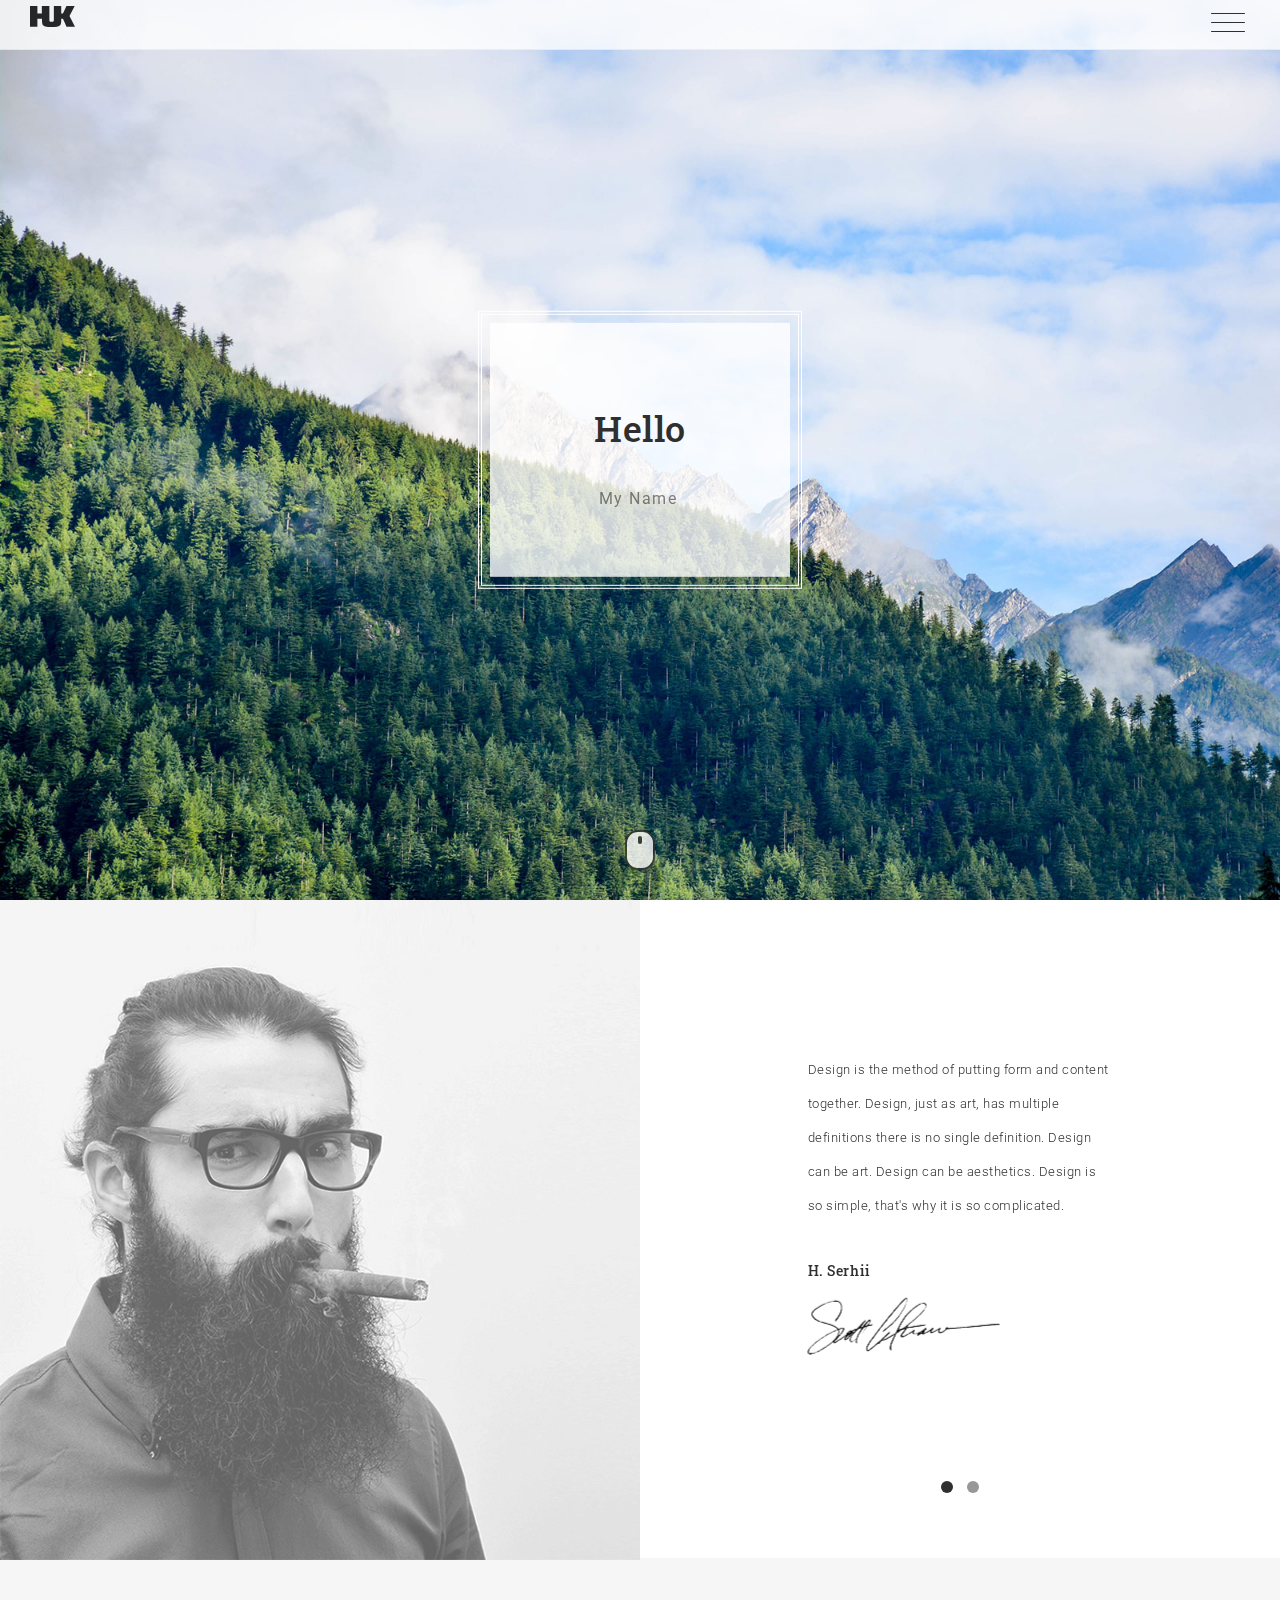
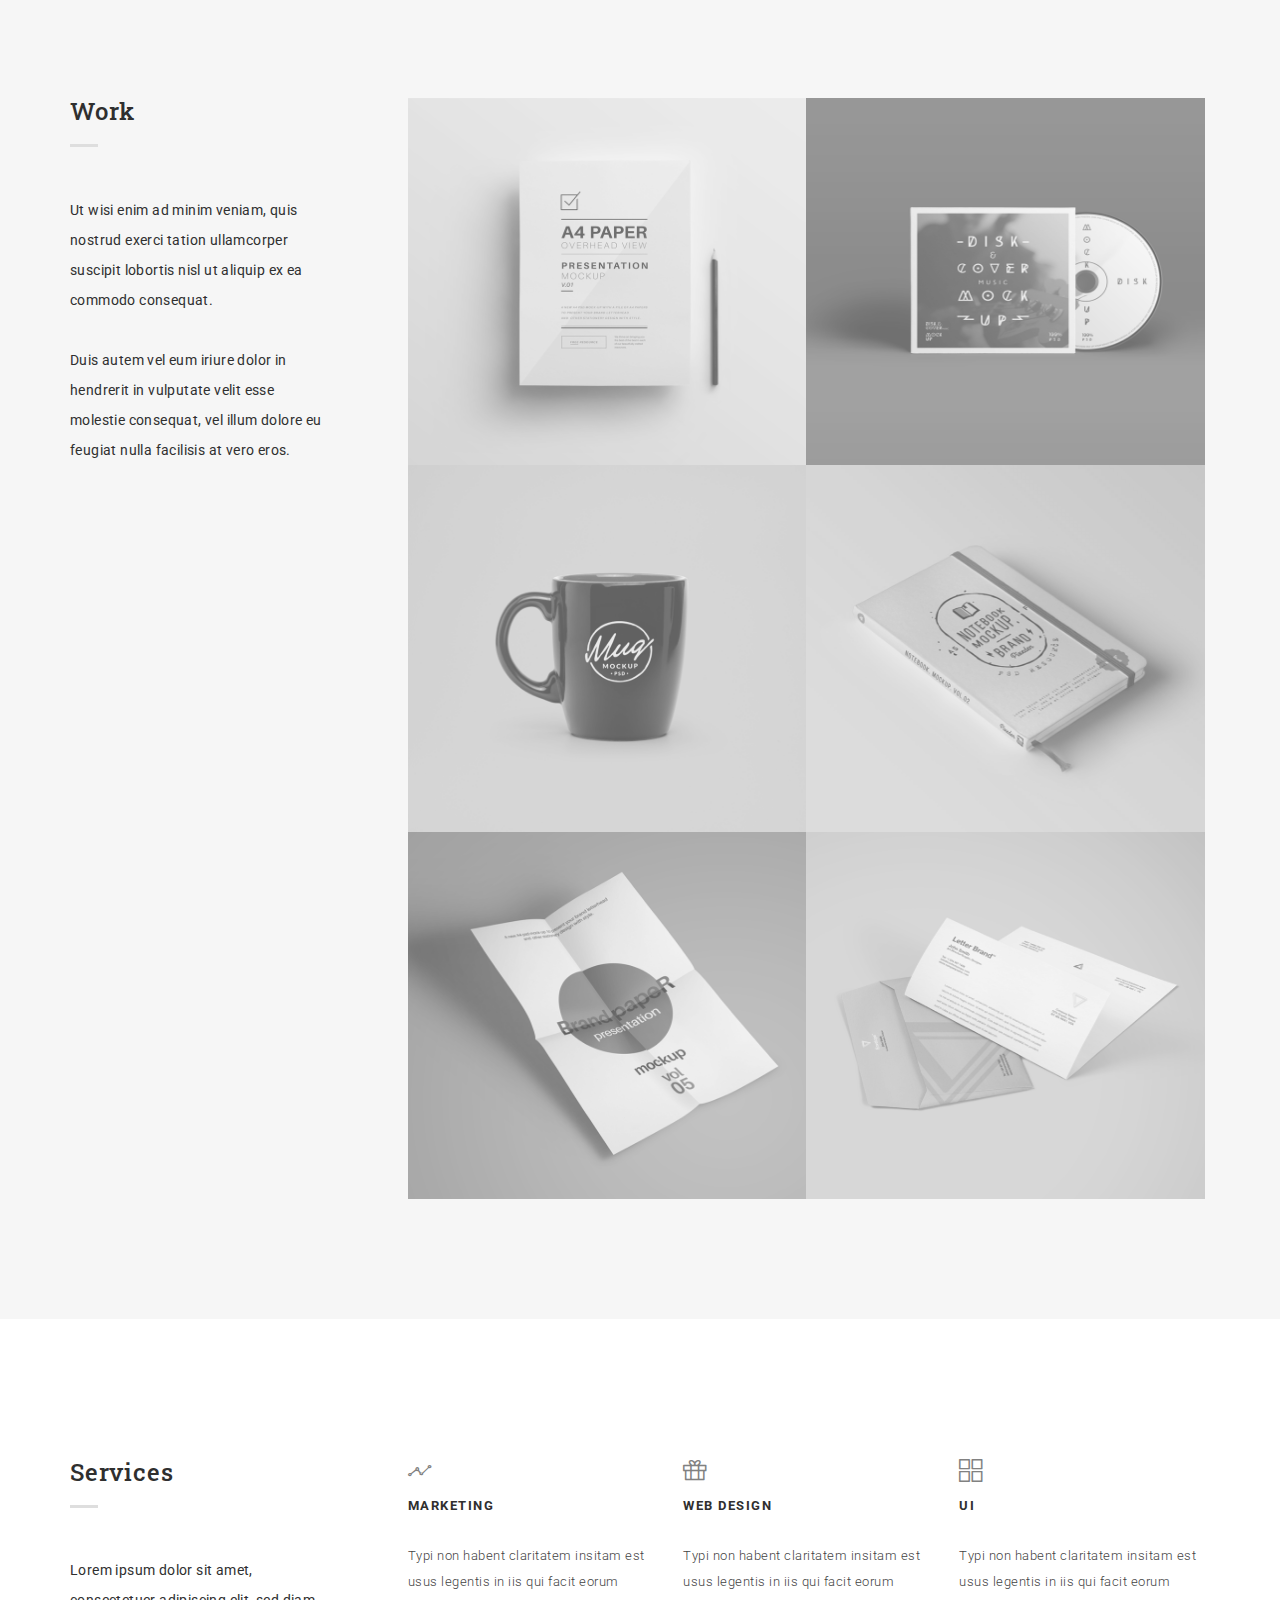
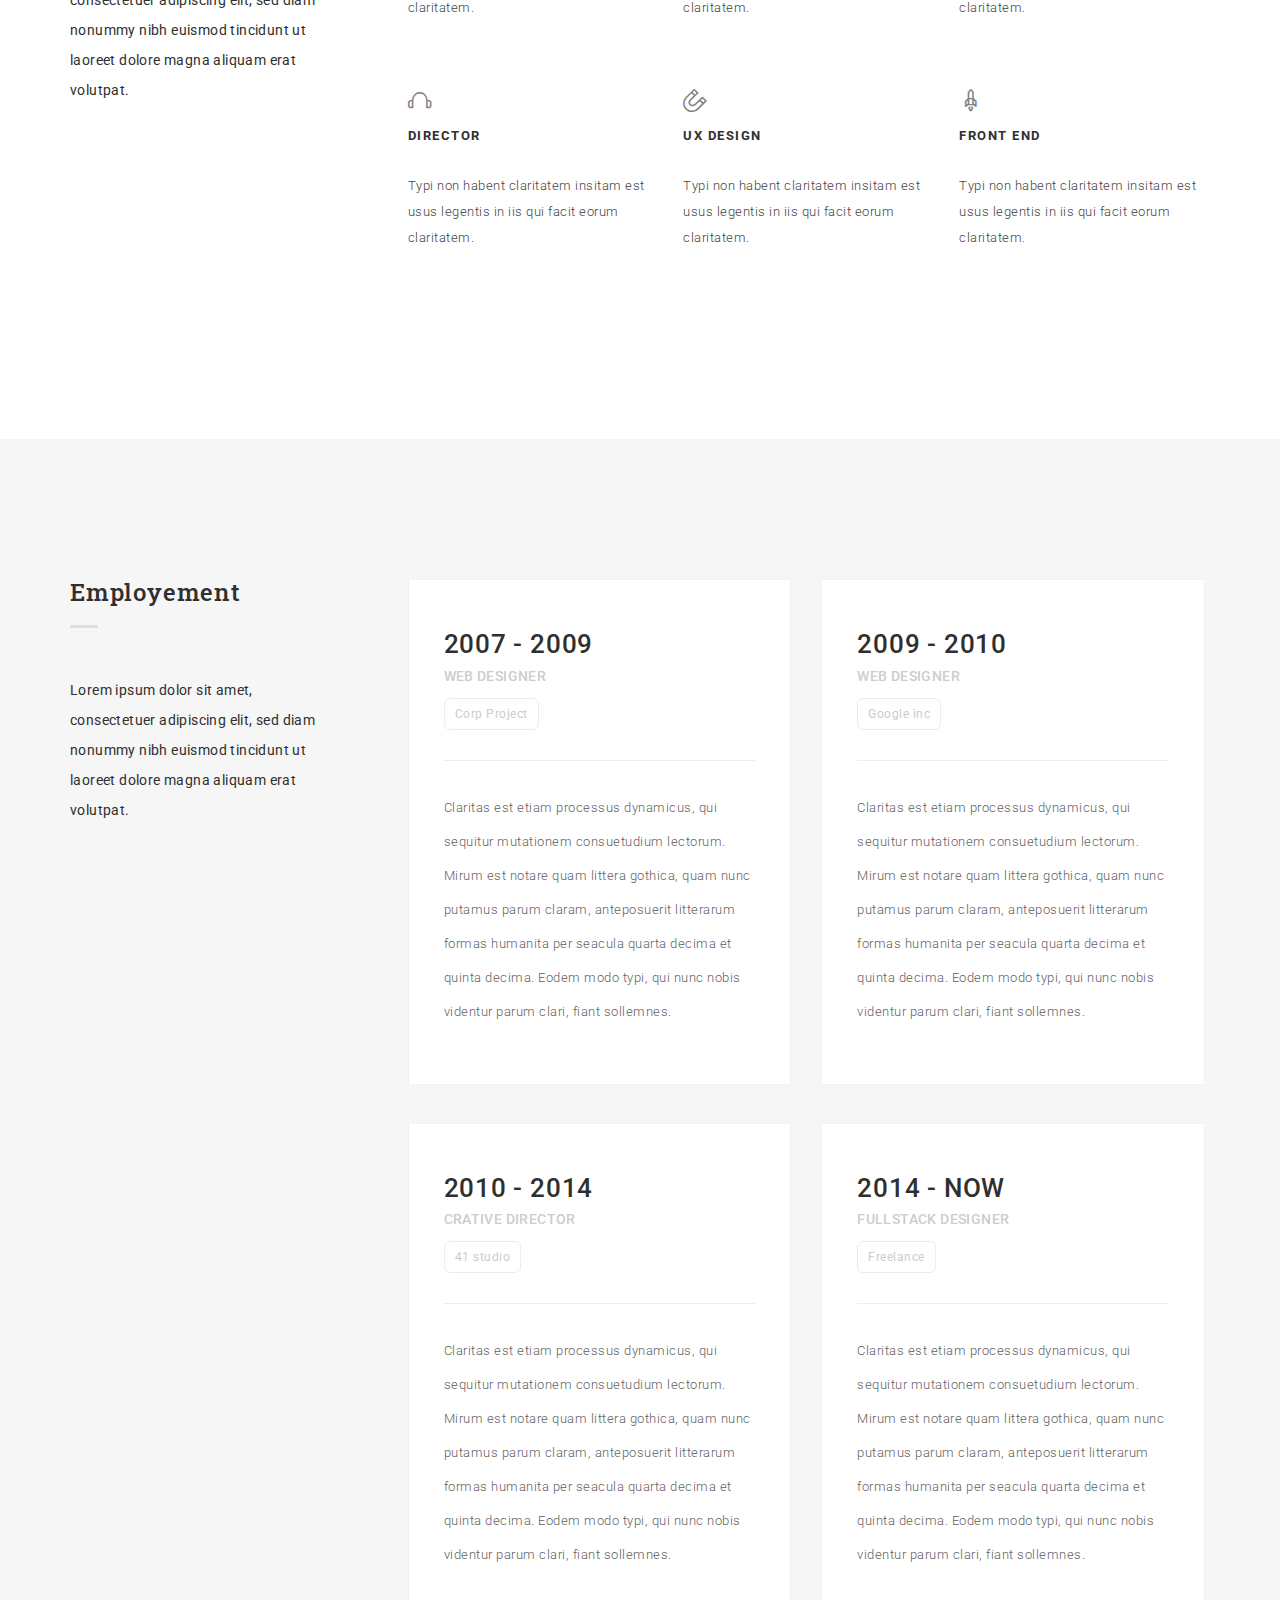
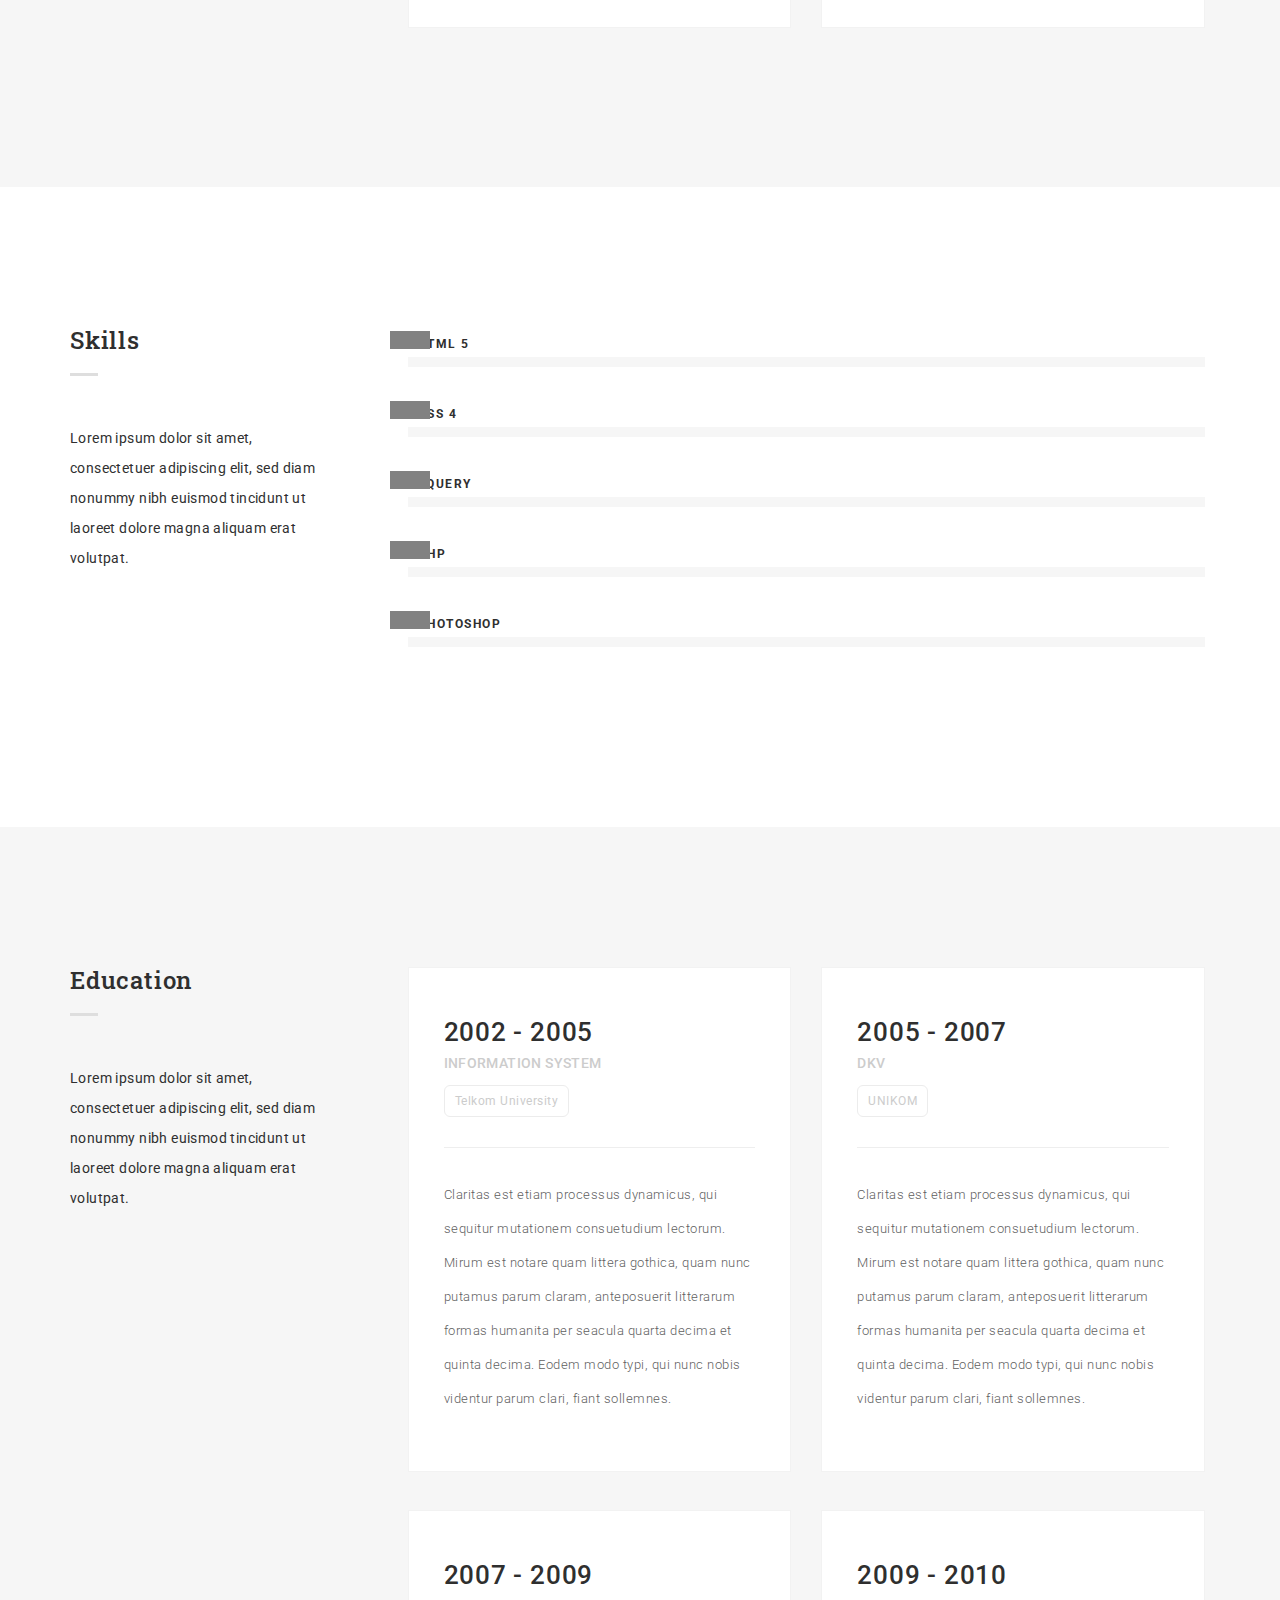
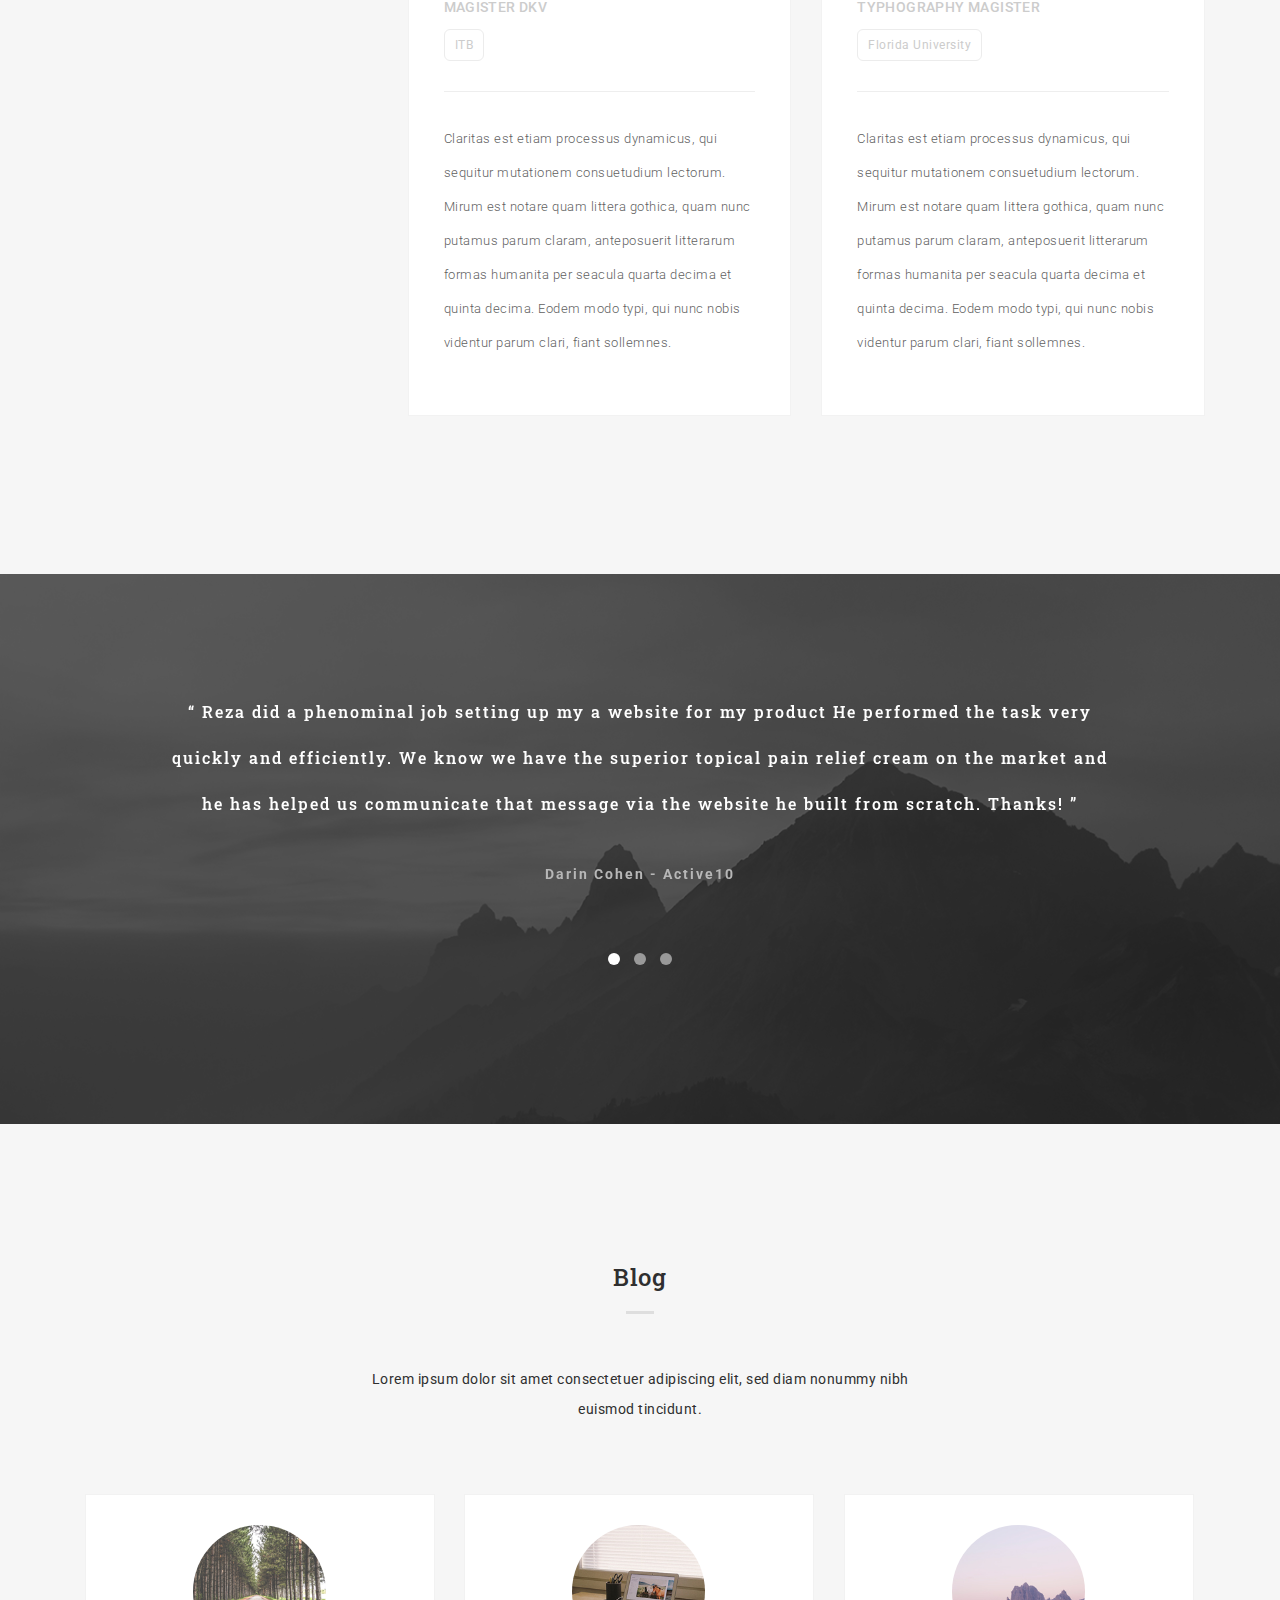
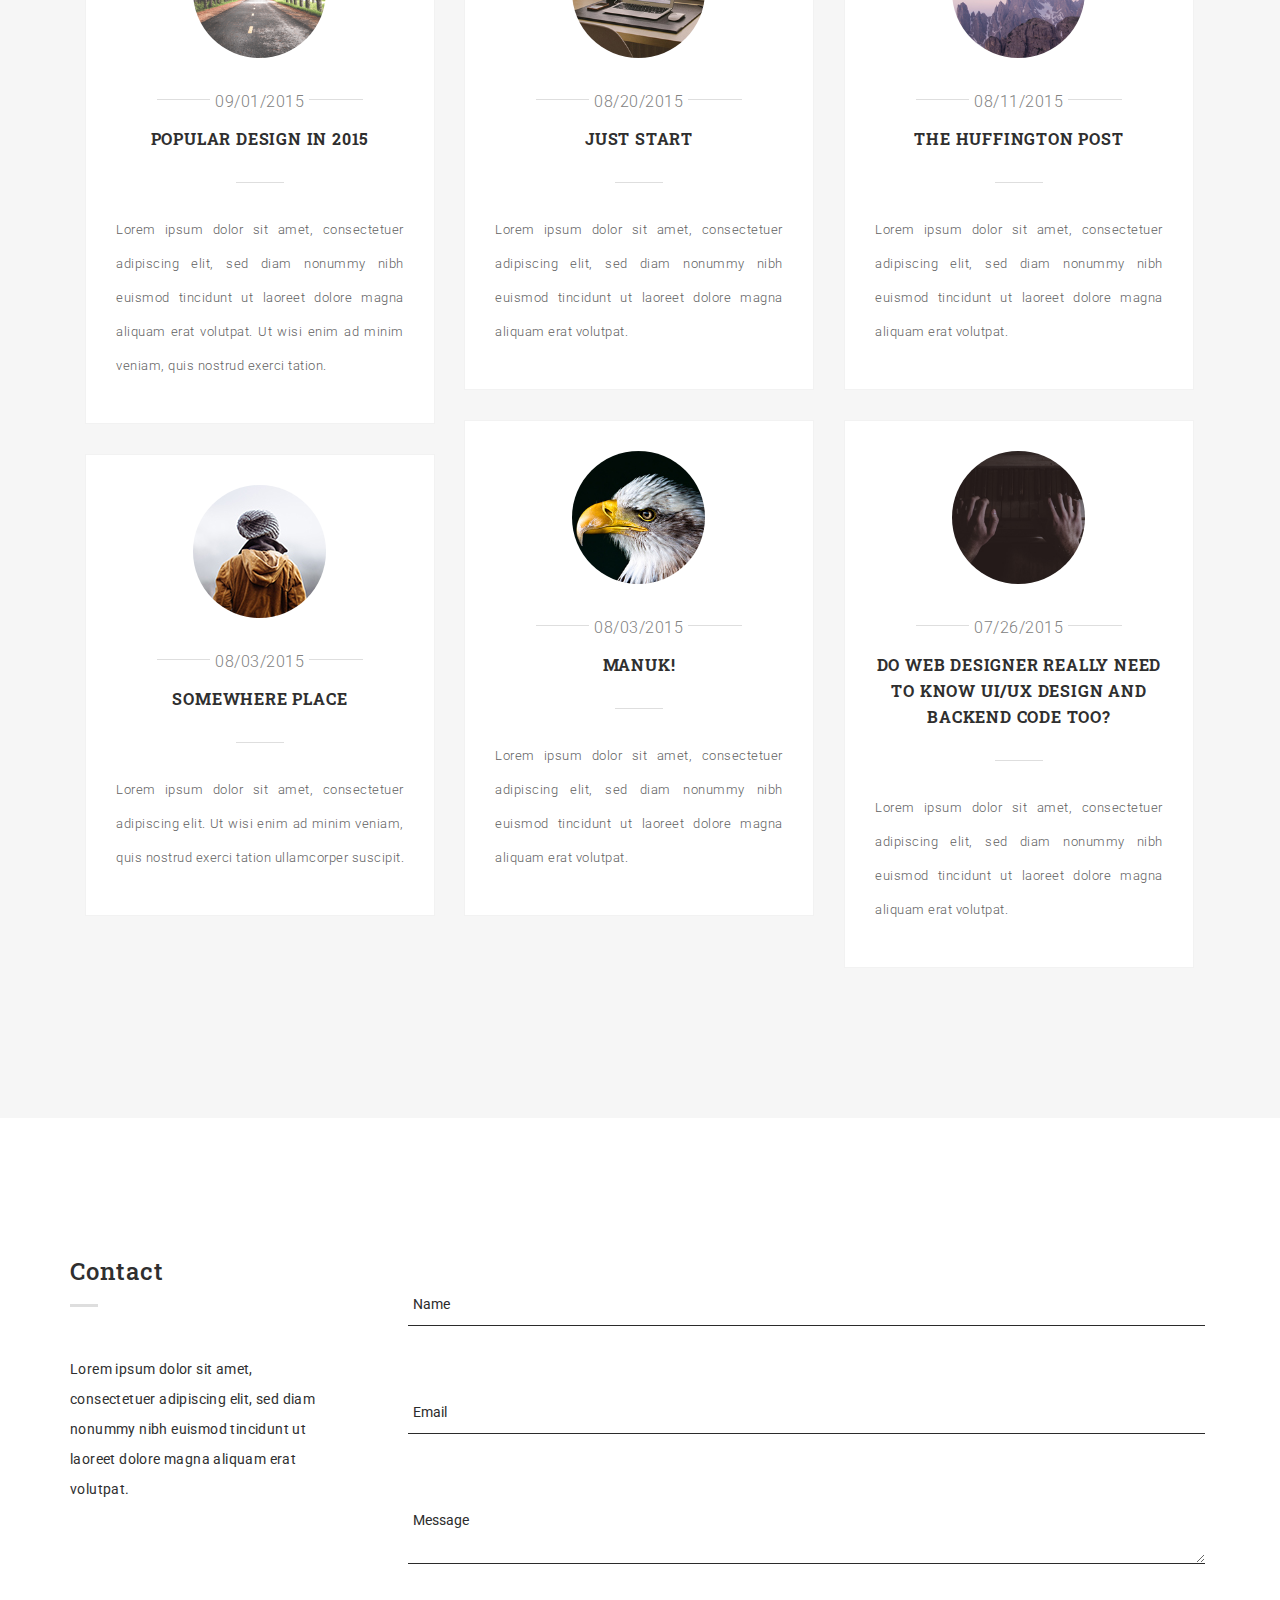
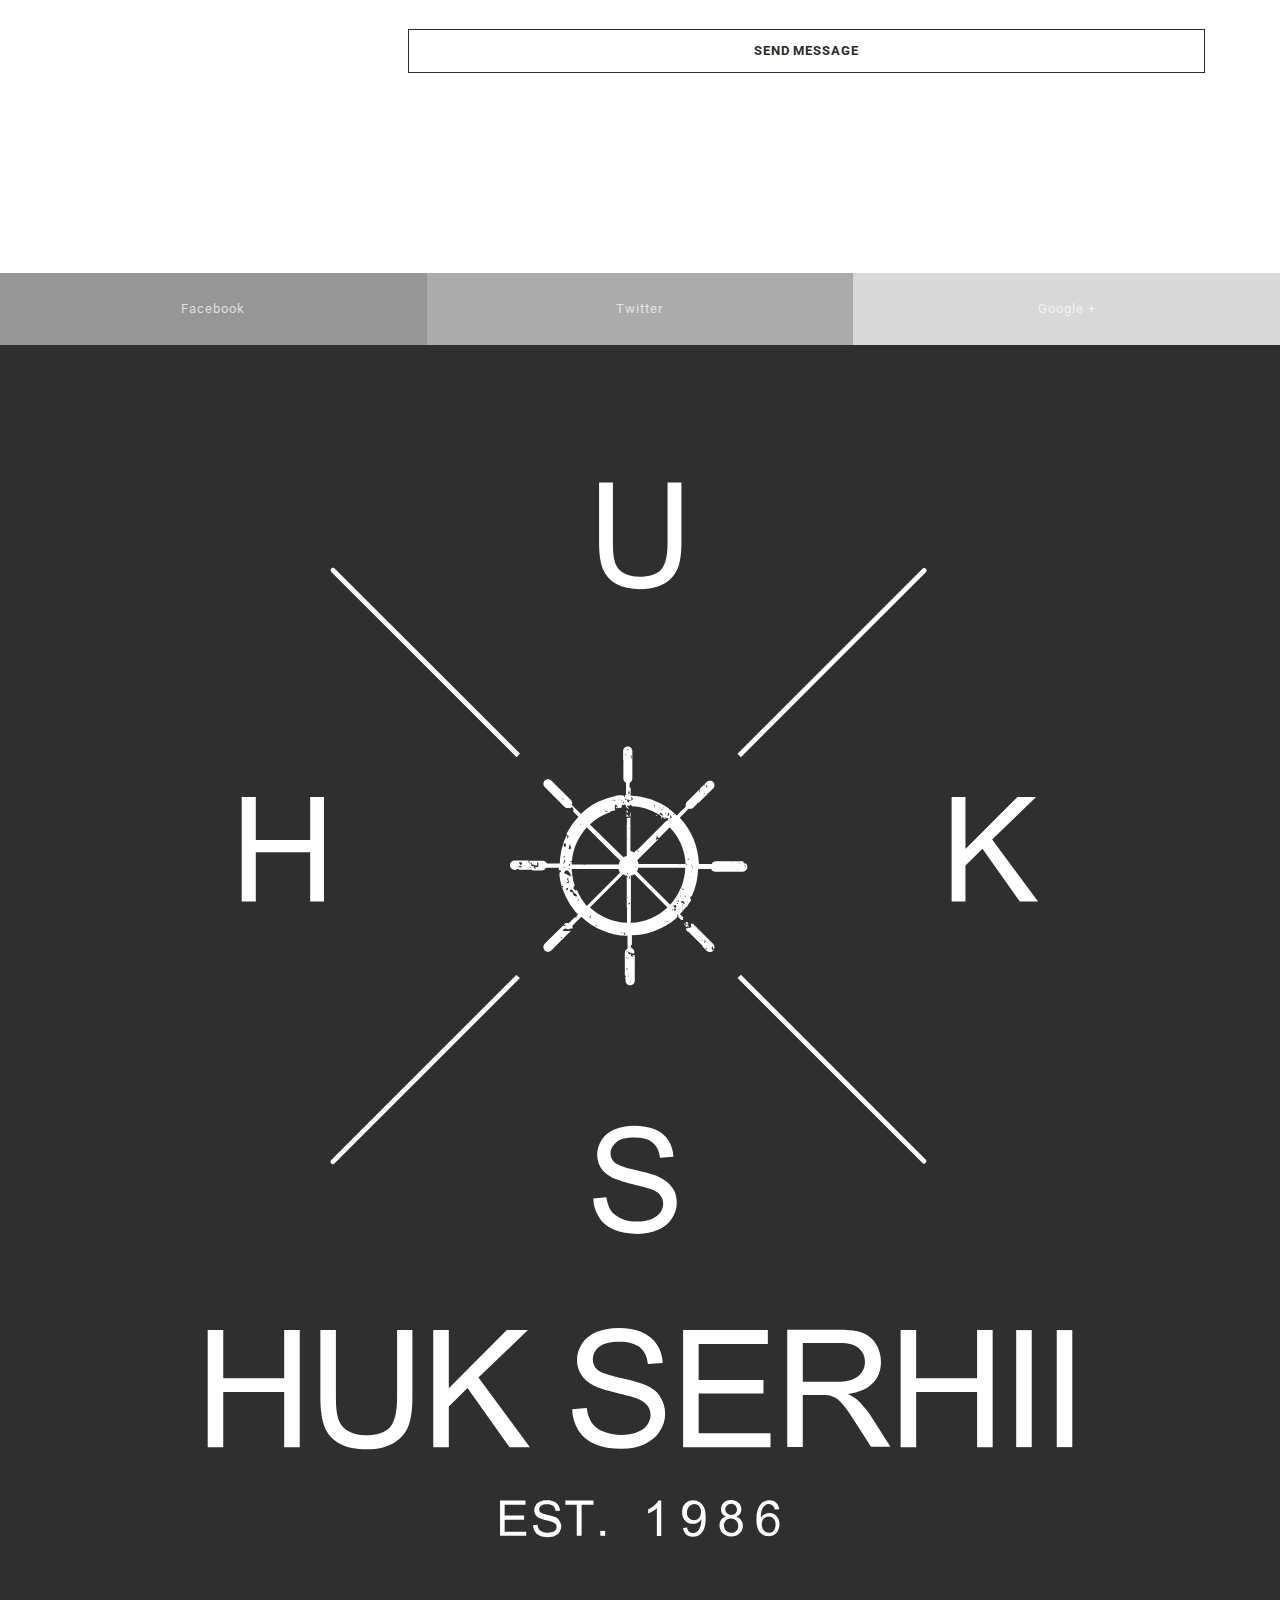
==== huks/index.html @ ccbbca26 "add all" ====
<!DOCTYPE html>
<html lang="en">
  <head>
    <meta charset="utf-8">
    <title>Huk Serhii | Front-End Developer</title>
    <meta content="IE=edge" http-equiv="X-UA-Compatible">
    <meta content="width=device-width, initial-scale=1" name="viewport">
    <meta content="Hi! My name is Serhii. I'm is Front-End developer. " name="description">
    <meta content="Serhii Huk" name="author">
    <!--Fav-->
    <link href="images/favicon.ico" rel="shortcut icon">
    
    <!--styles-->
    <link href="css/bootstrap.min.css" rel="stylesheet">
    <link href="css/owl.carousel.css" rel="stylesheet">
    <link href="css/owl.theme.css" rel="stylesheet">
    <link href="css/magnific-popup.css" rel="stylesheet">
    <link href="css/style.css" rel="stylesheet">
    <link href="css/responsive.css" rel="stylesheet">
    
    <!--fonts google-->
    <link href='https://fonts.googleapis.com/css?family=Roboto+Slab:400,700' rel='stylesheet' type='text/css'>
    <link href='https://fonts.googleapis.com/css?family=Roboto:400,300,500,700' rel='stylesheet' type='text/css'>
    
    <!--[if lt IE 9]>
       <script type="text/javascript" src="js/html5shiv.min.js"></script>
    <![endif]-->
  </head>
  <body>
    <!--PRELOADER-->
    <div id="preloader">
      <div id="status">
        <img alt="logo" src="images/logo-big.png">
      </div>
    </div>
    <!--/.PRELOADER END-->

    <!--HEADER -->
    <div class="header">
      <div class="for-sticky">
        <!--LOGO-->
        <div class="col-md-2 col-xs-6 logo">
          <a href="index.html"><img alt="logo" class="logo-nav" src="images/huk-logo.svg"></a>
        </div>
        <!--/.LOGO END-->
      </div>
      <div class="menu-wrap">
        <nav class="menu">
          <div class="menu-list">
            <a data-scroll="" href="#home" class="active">
              <span>Home</span>
            </a>
            <a data-scroll="" href="#about">
              <span>About</span>
            </a>
            <a data-scroll="" href="#work">
              <span>Work</span>
            </a>
             <a data-scroll="" href="#services">
              <span>Services</span>
            </a>
            <a data-scroll="" href="#employement">
              <span>Employement</span>
            </a>
            <a data-scroll="" href="#skill">
              <span>Skills</span>
            </a>
            <a data-scroll="" href="#education">
              <span>Education</span>
            </a>
            <a data-scroll="" href="#testimonial">
              <span>Testimonial</span>
            </a>
            <a data-scroll="" href="#blog">
              <span>Blog</span>
            </a>
            <a data-scroll="" href="#contact">
              <span>Contact</span>
            </a>
          </div>
        </nav>
        <button class="close-button" id="close-button">Close Menu</button>
      </div>
      <button class="menu-button" id="open-button">
        <span></span>
        <span></span>
        <span></span>
      </button><!--/.for-sticky-->
    </div>
    <!--/.HEADER END-->
    
    <!--CONTENT WRAP-->
    <div class="content-wrap">
      <!--CONTENT-->
      <div class="content">
        <!--HOME-->
        <section id="home">
          <div class="container">
            <div class="row">
              <div class="wrap-hero-content">
                  <div class="hero-content">
                    <h1>Hello</h1>
                    <br>
                    <span class="typed"></span>
                  </div>
              </div>
              <div class="mouse-icon margin-20">
                <div class="scroll"></div>
              </div>
            </div>
          </div>
        </section>
        <!--/.HOME END-->

        <!--ABOUT-->
        <section id="about">
          <div class="col-md-6 col-xs-12 no-pad">
            <div class="bg-about"></div>
          </div>
          <div class="col-md-6 col-sm-12 col-xs-12 white-col">
            <div class="row">
              <!--OWL CAROUSEL2-->
              <div class="owl-carousel2">
                <div class="col-md-12">
                  <div class="wrap-about">
                    <div class="w-content">
                      <p class="head-about">
                        Design is the method of putting form and content together. Design, just as art, has multiple definitions there is no single definition. Design can be art. Design can be aesthetics. Design is so simple, that's why it is so complicated.
                      </p>
                      
                      <h5 class="name">H. Serhii</h5>
                      <img alt="signature" src="images/signature.png">
                    </div>
                  </div>
                </div>
              
                <div class="col-md-12 col-sm-12 col-xs-12 white-col">
                  <div class="row">
                    <div class="col-md-8 col-md-offset-2 col-sm-8 col-sm-offset-2 col-xs-12">
                      <div class="wrap-about">
                        <table class="w-content">
                          <tr>
                            <td class="title">Name </td>
                            <td class="break">:</td>
                            <td> Serhii</td>
                          </tr>
                          <tr>
                            <td class="title">Phone </td>
                            <td class="break">:</td>
                            <td> +38 097 00 77 157</td>
                          </tr>
                          <tr>
                            <td class="title">Email </td>
                            <td class="break">:</td>
                            <td> hukserhii@gmail.com</td>
                          </tr>
                          <tr>
                            <td class="title">Address </td>
                            <td class="break">:</td>
                            <td> Cipamokolan street 102 , Bandung, Indonesia</td>
                          </tr>
                          <tr>
                            <td class="title">Skype </td>
                            <td class="break">:</td>
                            <td> serhiihuk</td>
                          </tr>
                          <tr>
                            <td class="title">Dribbble </td>
                            <td class="break">:</td>
                            <td> Muh-Reza</td>
                          </tr>
                          <tr>
                            <td class="title">Behance</td>
                            <td class="break">:</td>
                            <td> m-reza</td>
                          </tr>
                        </table>
                      </div>
                    </div>
                  </div>
                </div>
              </div>
              <!--/.OWL CAROUSEL2 END-->
            </div>
          </div>
        </section>
        <!--/.ABOUT END-->

        <!--WORK-->
        <section class="grey-bg mar-tm-10" id="work">
          <div class="container">
            <div class="row">
              <div class="col-md-3">
                <h3 class="title-small">
                  <span>Work</span>
                </h3>
                <p class="content-detail">
                  Ut wisi enim ad minim veniam, quis nostrud exerci tation ullamcorper suscipit lobortis nisl ut aliquip ex ea commodo consequat. <br><br>Duis autem vel eum iriure dolor in hendrerit in vulputate velit esse molestie consequat, vel illum dolore eu feugiat nulla facilisis at vero eros.
                </p>
              </div>
              <div class="col-md-9 content-right">
                <!--PORTFOLIO IMAGE-->
                <ul class="portfolio-image">
                  <li class="col-md-6">
                    <a href="images/bw-1.png"><img alt="image" src="images/bw-1.png">
                      <div class="decription-wrap">
                        <div class="image-bg">
                           <p class="desc">My Resume</p>
                        </div>

                      </div>
                    </a>
                  </li>
                  <li class="col-md-6">
                    <a href="images/bw-2.png"><img alt="image" src="images/bw-2.png">
                      <div class="decription-wrap">
                        <div class="image-bg">
                          <p class="desc">
                            Pangirutan
                          </p>
                        </div>
                      </div>
                    </a>
                  </li>
                  <li class="col-md-6">
                    <a href="images/bw-3.png"><img alt="image" src="images/bw-3.png">
                      <div class="decription-wrap">
                        <div class="image-bg">
                          <p class="desc">
                            Black Mug
                          </p>
                        </div>
                      </div>
                    </a>
                  </li>
                  <li class="col-md-6">
                    <a href="images/bw-4.png"><img alt="image" src="images/bw-4.png">
                      <div class="decription-wrap">
                        <div class="image-bg">
                          <p class="desc">
                            Notebook Mockup
                          </p>
                        </div>
                      </div>
                    </a>
                  </li>
                  <li class="col-md-6">
                    <a href="images/bw-5.png"><img alt="image" src="images/bw-5.png">
                      <div class="decription-wrap">
                        <div class="image-bg">
                          <p class="desc">
                            Presentation
                          </p>  
                        </div>
                      </div>
                    </a>
                  </li>
                  <li class="col-md-6">
                    <a href="images/bw-6.png"><img alt="image" src="images/bw-6.png">
                      <div class="decription-wrap">
                        <div class="image-bg">
                          <p class="desc">
                            Letter Branding
                          </p>
                        </div>
                      </div>
                    </a>
                  </li>
                </ul>
                <!--/.PORTFOLIO IMAGE END-->
              </div>
            </div>
          </div>
        </section>
        <!--/.WORK END-->

        <!--SERVICES-->
        <section class="white-bg" id="services">
          <div class="container">
            <div class="row">
              <div class="col-md-3">
                <h3 class="title-small">
                  <span>Services</span>
                </h3>
                <p class="content-detail">
                  Lorem ipsum dolor sit amet, consectetuer adipiscing elit, sed diam nonummy nibh euismod tincidunt ut laoreet dolore magna aliquam erat volutpat.
                </p>
              </div>
              <div class="col-md-9 content-right">
                <div class="row">
                  <ul class="listing-item">
                    <li>
                      <div class="col-md-4 col-sm-4">
                        <h3 class="icon-use">
                          c
                        </h3>
                        <p class="head-sm">
                          MARKETING
                        </p>
                        <p class="text-grey">
                          Typi non habent claritatem insitam est usus legentis in iis qui facit eorum claritatem. 
                        </p>
                      </div>
                    </li>

                    <li>
                      <div class="col-md-4 col-sm-4">
                        <h3 class="icon-use">
                          b
                        </h3>
                        <p class="head-sm">
                          WEB DESIGN
                        </p>
                        <p class="text-grey">
                          Typi non habent claritatem insitam est usus legentis in iis qui facit eorum claritatem. 
                        </p>
                      </div>
                    </li>

                    <li>
                      <div class="col-md-4 col-sm-4">
                        <h3 class="icon-use">
                          d
                        </h3>
                        <p class="head-sm">
                          UI
                        </p>
                        <p class="text-grey">
                          Typi non habent claritatem insitam est usus legentis in iis qui facit eorum claritatem. 
                        </p>
                      </div>
                    </li>
                  </ul>

                  <ul class="listing-item">
                    <li>
                      <div class="col-md-4 col-sm-4">
                        <p class="icon-use">
                          f
                        </p>
                        <p class="head-sm">
                          DIRECTOR
                        </p>
                        <p class="text-grey">
                          Typi non habent claritatem insitam est usus legentis in iis qui facit eorum claritatem. 
                        </p>
                      </div>
                    </li>

                    <li>
                      <div class="col-md-4 col-sm-4">
                        <h3 class="icon-use">
                          p
                        </h3>
                        <p class="head-sm">
                          UX DESIGN
                        </p>
                        <p class="text-grey">
                          Typi non habent claritatem insitam est usus legentis in iis qui facit eorum claritatem. 
                        </p>
                      </div>
                    </li>

                    <li>
                      <div class="col-md-4 col-sm-4">
                        <h3 class="icon-use">
                          m
                        </h3>
                        <p class="head-sm">
                          FRONT END
                        </p>
                        <p class="text-grey">
                          Typi non habent claritatem insitam est usus legentis in iis qui facit eorum claritatem. 
                        </p>
                      </div>
                    </li>
                  </ul>

                </div>
              </div>
            </div>
          </div>
        </section>
        <!--/.SERVICES END-->

        <!--EMPLOYEMENT-->
        <section class="grey-bg" id="employement">
          <div class="container">
            <div class="row">
              <div class="col-md-3">
                <h3 class="title-small">
                  <span>Employement</span>
                </h3>
                <p class="content-detail">
                  Lorem ipsum dolor sit amet, consectetuer adipiscing elit, sed diam nonummy nibh euismod tincidunt ut laoreet dolore magna aliquam erat volutpat.
                </p>
              </div>
              <div class="col-md-9 content-right">
                <div class="row">
                  <ul class="listing-item">
                    <li>
                      <div class="col-md-6 col-sm-6">
                        <div class="wrap-card">
                          <div class="card">
                            <h2 class="year">
                              2007 - 2009
                            </h2>
                            <p class="job">
                              web designer
                            </p>
                            <p class="company">
                              Corp Project
                            </p>
                            <hr>
                            <div class="text-detail">
                              <p>
                                Claritas est etiam processus dynamicus, qui sequitur mutationem consuetudium lectorum. Mirum est notare quam littera gothica, quam nunc putamus parum claram, anteposuerit litterarum formas humanita per seacula quarta decima et quinta decima. Eodem modo typi, qui nunc nobis videntur parum clari, fiant sollemnes.
                              </p>
                            </div>
                          </div>
                        </div>
                      </div>
                    </li>

                    <li>
                      <div class="col-md-6 col-sm-6">
                        <div class="wrap-card">
                          <div class="card">
                            <h2 class="year">
                              2009 - 2010
                            </h2>
                            <p class="job">
                              web designer
                            </p>
                            <p class="company">
                              Google inc
                            </p>
                            <hr>
                            <div class="text-detail">
                              <p>
                                Claritas est etiam processus dynamicus, qui sequitur mutationem consuetudium lectorum. Mirum est notare quam littera gothica, quam nunc putamus parum claram, anteposuerit litterarum formas humanita per seacula quarta decima et quinta decima. Eodem modo typi, qui nunc nobis videntur parum clari, fiant sollemnes.
                              </p>
                            </div>
                          </div>
                        </div>
                      </div>
                    </li>
                  </ul>  
                  <ul class="listing-item">
                    <li>
                      <div class="col-md-6 col-sm-6">
                        <div class="wrap-card">
                          <div class="card">
                            <h2 class="year">
                              2010 - 2014
                            </h2>
                            <p class="job">
                              crative director 
                            </p>
                            <p class="company">
                              41 studio
                            </p>
                            <hr>
                            <div class="text-detail">
                              <p>
                                Claritas est etiam processus dynamicus, qui sequitur mutationem consuetudium lectorum. Mirum est notare quam littera gothica, quam nunc putamus parum claram, anteposuerit litterarum formas humanita per seacula quarta decima et quinta decima. Eodem modo typi, qui nunc nobis videntur parum clari, fiant sollemnes.
                              </p>
                            </div>
                          </div>
                        </div>
                      </div>
                    </li>

                    <li>
                      <div class="col-md-6 col-sm-6">
                        <div class="wrap-card">
                          <div class="card">
                            <h2 class="year">
                              2014 - NOW
                            </h2>
                            <p class="job">
                              fullstack designer
                            </p>
                            <p class="company">
                              Freelance
                            </p>
                            <hr>
                            <div class="text-detail">
                              <p>
                                Claritas est etiam processus dynamicus, qui sequitur mutationem consuetudium lectorum. Mirum est notare quam littera gothica, quam nunc putamus parum claram, anteposuerit litterarum formas humanita per seacula quarta decima et quinta decima. Eodem modo typi, qui nunc nobis videntur parum clari, fiant sollemnes.
                              </p>
                            </div>
                          </div>
                        </div>
                      </div>
                    </li>
                  </ul>

                </div>
              </div>
            </div>
          </div>
        </section>
        <!--/.EMPLOYEMENT END-->

        <!--SKILLS-->
        <section class="white-bg" id="skill">
          <div class="container">
            <div class="row">
              <div class="col-md-3">
                <h3 class="title-small">
                  <span>Skills</span>
                </h3>
                <p class="content-detail">
                  Lorem ipsum dolor sit amet, consectetuer adipiscing elit, sed diam nonummy nibh euismod tincidunt ut laoreet dolore magna aliquam erat volutpat.
                </p>
              </div>
              <div class="col-md-9 content-right">
                <!--SKILLST-->
                <div class="skillst">
                  <div class="skillbar" data-percent="78%">
                    <div class="title head-sm">
                      HTML 5
                    </div>
                    <div class="count-bar">
                      <div class="count"></div>
                    </div>
                  </div>
                  <div class="skillbar" data-percent="91%">
                    <div class="title head-sm">
                      CSS 4
                    </div>
                    <div class="count-bar">
                      <div class="count"></div>
                    </div>
                  </div>
                  <div class="skillbar" data-percent="58%">
                    <div class="title head-sm">
                      jQuery
                    </div>
                    <div class="count-bar">
                      <div class="count"></div>
                    </div>
                  </div>
                  <div class="skillbar" data-percent="63%">
                    <div class="title head-sm">
                      PHP
                    </div>
                    <div class="count-bar">
                      <div class="count"></div>
                    </div>
                  </div>
                  <div class="skillbar" data-percent="95%">
                    <div class="title head-sm">
                      Photoshop
                    </div>
                    <div class="count-bar">
                      <div class="count"></div>
                    </div>
                  </div>
                </div>
                <!--/.SKILLST END-->
              </div>
            </div>
          </div>
        </section>
        <!--/.SKILLS END-->

        <!--EDUCATION-->
        <section class="grey-bg" id="education">
          <div class="container">
            <div class="row">
              <div class="col-md-3">
                <h3 class="title-small">
                  <span>Education</span>
                </h3>
                <p class="content-detail">
                  Lorem ipsum dolor sit amet, consectetuer adipiscing elit, sed diam nonummy nibh euismod tincidunt ut laoreet dolore magna aliquam erat volutpat.
                </p>
              </div>
              <div class="col-md-9 content-right">
                <div class="row">
                  <ul class="listing-item">
                    <li>
                      <div class="col-md-6 col-sm-6">
                        <div class="wrap-card">
                          <div class="card">
                            <h2 class="year">
                              2002 - 2005
                            </h2>
                            <p class="job">
                              Information System
                            </p>
                            <p class="company">
                              Telkom University
                            </p>
                            <hr>
                            <div class="text-detail">
                              <p>
                                Claritas est etiam processus dynamicus, qui sequitur mutationem consuetudium lectorum. Mirum est notare quam littera gothica, quam nunc putamus parum claram, anteposuerit litterarum formas humanita per seacula quarta decima et quinta decima. Eodem modo typi, qui nunc nobis videntur parum clari, fiant sollemnes.
                              </p>
                            </div>
                          </div>
                        </div>
                      </div>
                    </li>

                    <li>
                      <div class="col-md-6 col-sm-6">
                        <div class="wrap-card">
                          <div class="card">
                            <h2 class="year">
                              2005 - 2007
                            </h2>
                            <p class="job">
                              DKV
                            </p>
                            <p class="company">
                              UNIKOM
                            </p>
                            <hr>
                            <div class="text-detail">
                              <p>
                                Claritas est etiam processus dynamicus, qui sequitur mutationem consuetudium lectorum. Mirum est notare quam littera gothica, quam nunc putamus parum claram, anteposuerit litterarum formas humanita per seacula quarta decima et quinta decima. Eodem modo typi, qui nunc nobis videntur parum clari, fiant sollemnes.
                              </p>
                            </div>
                          </div>
                        </div>
                      </div>
                    </li>
                  </ul>
                  <ul class="listing-item">
                    <li>
                      <div class="col-md-6 col-sm-6">
                        <div class="wrap-card">
                          <div class="card">
                            <h2 class="year">
                              2007 - 2009
                            </h2>
                            <p class="job">
                              Magister DKV 
                            </p>
                            <p class="company">
                              ITB
                            </p>
                            <hr>
                            <div class="text-detail">
                              <p>
                                Claritas est etiam processus dynamicus, qui sequitur mutationem consuetudium lectorum. Mirum est notare quam littera gothica, quam nunc putamus parum claram, anteposuerit litterarum formas humanita per seacula quarta decima et quinta decima. Eodem modo typi, qui nunc nobis videntur parum clari, fiant sollemnes.
                              </p>
                            </div>
                          </div>
                        </div>
                      </div>
                    </li>

                    <li>
                      <div class="col-md-6 col-sm-6">
                        <div class="wrap-card">
                          <div class="card">
                            <h2 class="year">
                              2009 - 2010
                            </h2>
                            <p class="job">
                              Typhography Magister
                            </p>
                            <p class="company">
                              Florida University
                            </p>
                            <hr>
                            <div class="text-detail">
                              <p>
                                Claritas est etiam processus dynamicus, qui sequitur mutationem consuetudium lectorum. Mirum est notare quam littera gothica, quam nunc putamus parum claram, anteposuerit litterarum formas humanita per seacula quarta decima et quinta decima. Eodem modo typi, qui nunc nobis videntur parum clari, fiant sollemnes.
                              </p>
                            </div>
                          </div>
                        </div>
                      </div>
                    </li>
                  </ul>

                </div>
              </div>
            </div>
          </div>
        </section>
        <!--/.EDUCATION END-->

        <!--TESTIMONIAL-->
        <section id="testimonial">
          <div class="container">
            <div class="row wrap-testimonial">
              <div class="col-md-10 col-md-offset-1">
                <div class="owl-carousel">
                  <div class="list-testimonial">
                    <div class="content-testimonial">
                      <h3 class="testi">
                        “ Reza did a phenominal job setting up my a website for my product He performed the task very quickly and efficiently. We know we have the superior topical pain relief cream on the market and he has helped us communicate that message via the website he built from scratch. Thanks! ”
                      </h3>
                      <p class="people">
                        Darin Cohen - Active10
                      </p>
                    </div>
                  </div>
                  <div class="list-testimonial">
                    <div class="content-testimonial">
                      <h3 class="testi">
                        “ Another successful project working with Reza. He has great design skills, is very responsive and professional. Looking forward to the next opportunity to work together. ”
                      </h3>
                      <p class="people">
                        Marko Milicevic
                      </p>
                    </div>
                  </div>
                  <div class="list-testimonial">
                    <div class="content-testimonial">
                      <h3 class="testi">
                        “ Great designer! I like his sense of design, especially the color scheme. Quick turnaround. Look forward to work with him again. Thanks!! ”
                      </h3>
                      <p class="people">
                        JK Thang
                      </p>
                    </div>
                  </div>
                </div>
              </div>
            </div>
          </div>
          <div class="mask-testimonial"></div>
        </section>
        <!--/.TESTMONIAL END-->

        <!--BLOG-->
        <section class="grey-bg" id="blog">
          <div class="container">
            <div class="row">
              <div class="col-md-12">
                <h3 class="title-small-center text-center">
                  <span>Blog</span>
                </h3>
                <div class="row">
                  <div class="col-md-6 col-md-offset-3">
                    <p class="content-details text-center">
                      Lorem ipsum dolor sit amet consectetuer adipiscing elit, sed diam nonummy nibh euismod tincidunt. 
                    </p>
                  </div>
                </div>
                <!--GRID BLOG-->
                <div class="grid">
                  <div class="grid-item">
                    <div class="wrap-article">
                      <img alt="blog-1" class="img-circle text-center" src="images/blog-1.png">
                      <p class="subtitle fancy">
                        <span>09/01/2015</span>
                      </p>
                      <a href="#">
                        <h3 class="title">
                          Popular Design in 2015 
                        </h3>
                      </a>
                      <p class="content-blog">
                        Lorem ipsum dolor sit amet, consectetuer adipiscing elit, sed diam nonummy nibh euismod tincidunt ut laoreet dolore magna aliquam erat volutpat. Ut wisi enim ad minim veniam, quis nostrud exerci tation.
                      </p>
                    </div>
                  </div>

                  <div class="grid-item">
                    <div class="wrap-article">
                     <img alt="blog-4" class="img-circle text-center" src="images/blog-4.jpg">
                     <p class="subtitle fancy">
                        <span>08/20/2015</span>
                      </p>
                      <a href="#">
                        <h3 class="title">
                          Just Start
                        </h3>
                      </a>
                      <p class="content-blog">
                        Lorem ipsum dolor sit amet, consectetuer adipiscing elit, sed diam nonummy nibh euismod tincidunt ut laoreet dolore magna aliquam erat volutpat. 
                      </p>
                    </div>
                  </div>

                  <div class="grid-item">
                    <div class="wrap-article">
                      <img alt="blog6" class="img-circle text-center" src="images/blog-6.jpg">
                      <p class="subtitle fancy">
                        <span>08/11/2015</span>
                      </p>
                      <a href="#">
                        <h3 class="title">
                          The Huffington Post
                        </h3>
                      </a>
                      <p class="content-blog">
                       Lorem ipsum dolor sit amet, consectetuer adipiscing elit, sed diam nonummy nibh euismod tincidunt ut laoreet dolore magna aliquam erat volutpat. 
                      </p>
                    </div>
                  </div>
                  
                  <div class="grid-item">
                    <div class="wrap-article">
                      <img alt="blog2" class="img-circle text-center" src="images/blog-2.jpg">
                      <p class="subtitle fancy">
                        <span>08/03/2015</span>
                      </p>
                      <a href="#">
                        <h3 class="title">
                          Manuk!
                        </h3>
                      </a>
                      <p class="content-blog">
                        Lorem ipsum dolor sit amet, consectetuer adipiscing elit, sed diam nonummy nibh euismod tincidunt ut laoreet dolore magna aliquam erat volutpat. 
                      </p>
                    </div>
                  </div>

                  <div class="grid-item">
                    <div class="wrap-article">
                      <img alt="blog5" class="img-circle text-center" src="images/blog-5.jpg">
                      <p class="subtitle fancy">
                        <span>07/26/2015</span>
                      </p>
                      <a href="#">
                        <h3 class="title">
                          Do Web Designer Really Need To Know UI/UX Design and Backend Code too?
                        </h3>
                      </a>
                      <p class="content-blog">
                        Lorem ipsum dolor sit amet, consectetuer adipiscing elit, sed diam nonummy nibh euismod tincidunt ut laoreet dolore magna aliquam erat volutpat. 
                      </p>
                    </div>
                  </div>

                  <div class="grid-item">
                    <div class="wrap-article">
                      <img alt="blog-3" class="img-circle text-center" src="images/blog-3.jpg">
                      <p class="subtitle fancy">
                        <span>08/03/2015</span>
                      </p>
                      <a href="#">
                        <h3 class="title">
                          Somewhere Place
                        </h3>
                      </a>
                      <p class="content-blog">
                        Lorem ipsum dolor sit amet, consectetuer adipiscing elit. Ut wisi enim ad minim veniam, quis nostrud exerci tation ullamcorper suscipit.
                      </p>
                    </div>
                  </div>                  

                </div>
                <!--/.GRID BLOG END-->
              </div>
            </div>
          </div>
        </section>
        <!--/.BLOG END-->

        <!--CONTACT-->
        <section id="contact" class="white-bg">
          <div class="container">
            <div class="row">
              <div class="col-md-3">
                <h3 class="title-small">
                  <span>Contact</span>
                </h3>
                <p class="content-detail">
                  Lorem ipsum dolor sit amet, consectetuer adipiscing elit, sed diam nonummy nibh euismod tincidunt ut laoreet dolore magna aliquam erat volutpat.
                </p>

              </div>
              <div class="col-md-9 content-right">
                <form>
                  <div class="group">
                    <input required="" type="text"><span class="highlight"></span><span class="bar"></span><label>Name</label>
                  </div>
                  <div class="group">
                    <input required="" type="email"><span class="highlight"></span><span class="bar"></span><label>Email</label>
                  </div>
                  <div class="group">
                    <textarea required=""></textarea><span class="highlight"></span><span class="bar"></span><label>Message</label>
                  </div>
                  <input id="sendMessage" name="sendMessage" type="submit" value="Send Message">
                </form>
              </div>
            </div>
          </div>
        </section>
        <!--/.CONTACT END-->
        
        <!--FOOTER-->
        <footer>
          <div class="footer-top">
            <ul class="socials">
              <li class="facebook">
                <a href="#" data-hover="Facebook">Facebook</a>
              </li>
              <li class="twitter">
                <a href="#" data-hover="Twitter">Twitter</a>
              </li>
              <li class="gplus">
                <a href="#" data-hover="Google +">Google +</a>
              </li>
            </ul>
          </div>

          <div class="footer-bottom">
            <div class="container">
              <div class="row">
                <a href="https://dcrazed.com/"><img src="images/huk-logo-f.svg" alt="crafted with love" class="center-block" /></a>
			 </div>
            </div>
          </div>
        </footer>
        <!--/.FOOTER-END-->

      <!--/.CONTENT END-->
      </div>
    <!--/.CONTENT-WRAP END-->
    </div>
    

    <script src="js/jquery-1.9.1.min.js" type="text/javascript"></script>
    <script src="js/jquery.appear.js" type="text/javascript"></script>
    <script src="js/bootstrap.min.js" type="text/javascript"></script>
    <script src="js/classie.js" type="text/javascript"></script>
    <script src="js/owl.carousel.min.js" type="text/javascript"></script>
    <script src="js/jquery.magnific-popup.min.js" type="text/javascript"></script>
    <script src="js/masonry.pkgd.min.js" type="text/javascript"></script>
    <script src="js/masonry.js" type="text/javascript"></script>
    <script src="js/smooth-scroll.min.js" type="text/javascript"></script>
    <script src="js/typed.js" type="text/javascript"></script>
    <script src="js/main.js" type="text/javascript"></script>
  </body>
</html>
---- huks/css/style.css ----
/*
Template Name: Bodo - Simple One Page Personal
Author: BdgPixel
Author URI:  http://themeforest.net/user/BdgPixel
*/
/* -----------------------------------------------------------
TABLE OF CONTENTS:
--------------------------------------------------------------
1) General
2) Page Loader
3) Helper
4) Header
5) Typography
6) Hero
7) Sections
 7.a) portfolio
 7.b) service
 7.c) experience
 7.d) testimonial
 7.e) blog
 7.f) about
 7.g) contact
 7.h) footer
8) Components
 8.a) skills


-------------------------------------------------------------

------------------------------------------------------------*/
/*-----------------------------------------1) General--------------------------------------------------*/
@font-face {
  font-family: 'Glyphter';
  src: url('../fonts/Glyphter.eot');
  src: url('../fonts/Glyphter?#iefix') format('embedded-opentype'), url('../fonts/Glyphter.woff') format('woff'), url('../fonts/Glyphter.ttf') format('truetype'), url('../fonts/Glyphter.svg#Glyphter') format('svg');
  font-weight: normal;
  font-style: normal;
}
*,
*:after,
*:before {
  -webkit-box-sizing: border-box;
  -moz-box-sizing: border-box;
  -ms-box-sizing: border-box;
  box-sizing: border-box;
}
body,
html {
  left: 0;
  top: 0;
  margin: 0px;
  padding: 0px;
  overflow-x: hidden;
  font-family: 'Roboto', sans-serif;
  height: 100%;
  width: 100%;
}
body {
  color: #2f2f2f;
  font-size: 16px;
  line-height: 1.7;
  background-color: #fff;
}
a {
  color: #2f2f2f;
  text-decoration: none;
  transition: ease .6s;
  -webkit-transition: ease .6s;
  -moz-transition: ease .6s;
  -o-transition: ease .6s;
  -ms-transition: ease .6s;
}
a:hover {
  text-decoration: none;
  color: #818181;
}
a:focus {
  outline: none;
  color: #999999;
  text-decoration: none;
}
iframe {
  border: none;
  width: 100%;
}
img { max-width: 100%; }
*:focus {
  outline: none;
}

/*----------------------------------------- 2) Preloader --------------------------------------------------*/
#preloader {
  position: fixed;
  top: 0;
  left: 0;
  right: 0;
  bottom: 0;
  background-color: #fff;
  z-index: 999999;
}
#status {
  width: 200px;
  height: 200px;
  position: absolute;
  left: 50%;
  top: 50%;
  background-image: url(../images/loader.gif);
  background-repeat: no-repeat;
  background-position: center center;
  text-align: center;
  margin: -40px 0 0 -100px;
}
#status img {
  text-align: center;
  margin-top: -80px;
}

/*----------------------------------------- 3) Helper --------------------------------------------------*/
.no-pad {padding: 0 !important; margin: 0 !important;}
.pad-80 {padding-top: 80px;}
.mar-t-50{margin-top: 50px !important;}
.mar-tm-10{ margin-top: -10px;}

.white-col{
  background: #ffffff;
  padding: none;
}

/*---- span -----*/
.title-small span { position: relative;}
.title-small span:after {
  content: "";
  position: absolute;
  bottom: -20px;
  height: 3px;
  background: #DEDEDE;
  width: 28px;
  left: 0;
}
.title-small-center span {position: relative;}
.title-small-center span:after {
  content: "";
  display: block;
  margin: 0 auto;
  margin-top: 20px;
  height: 3px;
  background: #DEDEDE;
  width: 28px;
  left: 0;
}
/*----- background ------*/
.grey-bg {
  background: #f6f6f6;
  padding: 120px 0;
  display: block;
}
.white-bg {
  background: #ffffff;
  padding: 120px 0;
  display: block;
}
/*-------- content --------*/
.content-detail {
  font-weight: 400;
  margin-top: 70px;
  line-height: 30px;
  font-size: 14px;
  letter-spacing: 0.4px;
}
.content-details {
  font-weight: 400;
  margin-top: 40px;
  line-height: 30px;
  font-size: 14px;
}
.pad-bottom {
  padding-bottom: 80px;
}
.text-detail {
  margin-top: 30px;
  color: #5f5f5f;
}

.listing-item{
  list-style: none;
  display: inline-block;
  width: 100%;
  padding: 0;
  margin: 0;
}

/*----------------------------------------- 4) Header --------------------------------------------------*/
.header {
  width: 100%;
  z-index: 9999;
}
.for-sticky {
  position: fixed;
  z-index: -1;
  bottom: 0;
  width: 100%;
  height: 50px;
  opacity: 0.8;
  z-index: 1;
  top: 0;
  left: 0;
  border-bottom: 1px solid #f1f1f1;
  display: block;
  padding: 0px 15px 5px 15px;
  background: #ffffff;
  -webkit-transition: all 0.3s;
  -moz-transition: all 0.3s;
  -ms-transition: all 0.3s;
  -o-transition: all 0.3s;
  transition: all 0.3s;
}
.logo-nav {
  padding: 6px 0 10px 0;
  -webkit-transition: all 0.3s;
  -moz-transition: all 0.3s;
  -ms-transition: all 0.3s;
  -o-transition: all 0.3s;
  transition: all 0.3s;
  width: 45px;
  display: block;
}
.opacity-nav {
  opacity: 0.8;
  z-index: 2;
}
/*----------- panel ----------*/
.content-wrap {
  -webkit-overflow-scrolling: touch;
  height: 100%;
  width: 100%;
}
.content {
  position: absolute;
  width: 100%;
  height: 100%;
}
.content::before {
  position: fixed;
  top: 0;
  left: 0;
  z-index: 10;
  width: 100%;
  height: 100%;
  background: rgba(0, 0, 0, 0.3);
  content: '';
  opacity: 0;
  -webkit-transform: translate3d(100%, 0, 0);
  transform: translate3d(100%, 0, 0);
  -webkit-transition: opacity 0.4s, -webkit-transform 0s 0.4s;
  transition: opacity 0.4s, transform 0s 0.4s;
  -webkit-transition-timing-function: cubic-bezier(0.7, 0, 0.3, 1);
  transition-timing-function: cubic-bezier(0.7, 0, 0.3, 1);
}
/* Menu Button */
.menu-button {
  width: 34px;
  height: 45px;
  position: fixed;
  right: 0;
  margin-top: 13px;
  margin-right: 35px;
  z-index: 1000;
  padding: 0;
  cursor: pointer;
  background: transparent;
  border: none;
}
.menu-button span {
  display: block;
  position: absolute;
  height: 1px;
  width: 100%;
  background: #2f2f2f;
  border-radius: 9px;
  opacity: 1;
  left: 0;
}
.menu-button span:nth-child(1) {top: 0px;}

.menu-button span:nth-child(2) {top: 9px;}

.menu-button span:nth-child(3) {top: 18px;}
.menu-button:hover {opacity: 0.6;}
/* Close Button */
.close-button {
  width: 1em;
  height: 1em;
  position: absolute;
  right: 1em;
  top: 1em;
  overflow: hidden;
  text-indent: 1em;
  font-size: 0.75em;
  border: none;
  background: transparent;
  color: transparent;
}
.close-button::before,
.close-button::after {
  content: '';
  position: absolute;
  width: 3px;
  height: 100%;
  top: 0;
  left: 50%;
  background: #bdc3c7;
}
.close-button::before {
  -webkit-transform: rotate(45deg);
  transform: rotate(45deg);
}
.close-button::after {
  -webkit-transform: rotate(-45deg);
  transform: rotate(-45deg);
}
/* Menu */
.menu-wrap {
  position: fixed;
  z-index: 1001;
  width: 300px;
  height: 100%;
  right: 0;
  float: right;
  background: #2f2f2f;
  padding: 2.5em 1.5em 0;
  -webkit-transform: translate3d(300px, 0, 0);
  transform: translate3d(300px, 0, 0);
  -webkit-transition: -webkit-transform 0.4s;
  transition: transform 0.4s;
  -webkit-transition-timing-function: cubic-bezier(0.7, 0, 0.3, 1);
  transition-timing-function: cubic-bezier(0.7, 0, 0.3, 1);
}
.menu,
.menu-list {
  height: 100%;     
  overflow-x: auto;
}
.menu-list {
  -webkit-transform: translate3d(0, 100%, 0);
  transform: translate3d(0, 100%, 0);
}
.menu-list a {
  display: block;
  padding: 1.5em 0;
  -webkit-transform: translate3d(0, 500px, 0);
  transform: translate3d(0, 500px, 0);
  color: #a5a5a5;
  position: relative;
}
.menu-list a:hover, .menu-list a:active span {color: #ffffff;}
.menu-list,
.menu-list a {
  -webkit-transition: -webkit-transform 0s 0.4s;
  transition: transform 0s 0.4s;
  -webkit-transition-timing-function: cubic-bezier(0.7, 0, 0.3, 1);
  transition-timing-function: cubic-bezier(0.7, 0, 0.3, 1);
}
.menu a:nth-child(2) {
  -webkit-transform: translate3d(0, 1000px, 0);
  transform: translate3d(0, 1000px, 0);
}
.menu-list a:nth-child(3) {
  -webkit-transform: translate3d(0, 1500px, 0);
  transform: translate3d(0, 1500px, 0);
}
.menu-list a:nth-child(4) {
  -webkit-transform: translate3d(0, 2000px, 0);
  transform: translate3d(0, 2000px, 0);
}
.menu-list a:nth-child(5) {
  -webkit-transform: translate3d(0, 2500px, 0);
  transform: translate3d(0, 2500px, 0);
}
.menu-list a:nth-child(6) {
  -webkit-transform: translate3d(0, 3000px, 0);
  transform: translate3d(0, 3000px, 0);
}
.menu-list a span:nth-last-child(1){
  margin-bottom: 100px;
}
.menu-list a span {
  margin-left: 10px;
  font-weight: 400;
  font-size: 12px;
  letter-spacing: 5px;
  text-transform: uppercase;
  z-index: 2;
  position: absolute;
  margin-bottom: 20px;
  padding: 10px;
}
.menu-list a span:before{
  content: '';
  display: block;
  width: 0;
  height: 2px;
  background: #ffffff;
  -webkit-transition: width .3s ease;
  transition: width .3s ease;
  position: absolute;
  top: 50%;
  left: 0;
  -webkit-transform: translate(0,-50%);
  -ms-transform: translate(0,-50%);
  transform: translate(0,-50%);
  z-index: -1;
}
.menu-list a.active span{
  color: #ffffff !important;
}
.menu-list a.active span:before{
  width: 100%;
}

/* Shown menu */
.show-menu .menu-wrap {
  -webkit-transform: translate3d(0, 0, 0);
  transform: translate3d(0, 0, 0);
  -webkit-transition: -webkit-transform 0.8s;
  transition: transform 0.8s;
  -webkit-transition-timing-function: cubic-bezier(0.7, 0, 0.3, 1);
  transition-timing-function: cubic-bezier(0.7, 0, 0.3, 1);
}
.show-menu .menu-list,
.show-menu .menu-list a {
  -webkit-transform: translate3d(0, 0, 0);
  transform: translate3d(0, 0, 0);
  -webkit-transition: -webkit-transform 0.8s;
  transition: transform 0.8s;
  -webkit-transition-timing-function: cubic-bezier(0.7, 0, 0.3, 1);
  transition-timing-function: cubic-bezier(0.7, 0, 0.3, 1);
}
.show-menu .menu-list a {
  -webkit-transition-duration: 0.9s;
  transition-duration: 0.9s;
}
.show-menu .content::before {
  opacity: 1;
  -webkit-transition: opacity 0.8s;
  transition: opacity 0.8s;
  -webkit-transition-timing-function: cubic-bezier(0.7, 0, 0.3, 1);
  transition-timing-function: cubic-bezier(0.7, 0, 0.3, 1);
  -webkit-transform: translate3d(0, 0, 0);
  transform: translate3d(0, 0, 0);
}

/*----------------------------------------- 5) Typography --------------------------------------------------*/
h1,
h2,
h3,
h4,
h5 {
  letter-spacing: 0.8px;
  font-family: 'Roboto Slab', serif;
}
p {
  letter-spacing: 0.5px;
  font-size: 13px;
  line-height: 34px;
  font-weight: 300;
}
#home h1 {
  line-height: 40px;
  letter-spacing: 0.6px;
}
#home .typed {
  font-weight: 400;
  font-size: 16px;
  line-height: 26px;
  letter-spacing: 1.5px;
  margin: 0 auto;
  opacity: 0.6;
}
.year {
  font-size: 26px;
  font-weight: 500;
  margin-bottom: 10px;
  font-family: 'Roboto', sans-serif;
}
.job {
  font-size: 14px;
  font-weight: 500;
  line-height: 14px;
  letter-spacing: 0.4px;
  text-transform: uppercase;
  color: #cccccc;
}
.company {
  font-size: 12px;
  line-height: 14px;
  border: 1px solid #ececec;
  color: #cccccc;
  padding:8px 10px;
  border-radius: 6px;
  display: inline-block;
  margin-top: 5px;
  font-weight: 400;

}

/*----------------------------------------- 6) Hero --------------------------------------------------*/
#home {
  background: url('../images/hero1.jpeg');
  -webkit-background-size: cover;
  -moz-background-size: cover;
  -o-background-size: cover;
  background-size: cover;
  min-width: 100%;
  min-height: 100%;
  height: 100%;
  width: 100%;
  display: block;
}
.wrap-hero-content{
  width: 100%;
  height: 100%;
  position: absolute;
  top: 0;
  left: 0;
}
.hero-content{
  position: absolute;
  text-align: center;
  min-width: 300px;
  left: 50%;
  top: 50%;
  padding: 65px;
  background: rgba(255, 255, 255, 0.8);
  outline: 4px double #FFFFFF;
  outline-offset: 8px;
  -webkit-transform: translateX(-50%) translateY(-50%);
  transform: translateX(-50%) translateY(-50%);
}

/*mouse*/
.mouse-icon {
  position: absolute;
  border: 2px solid #2f2f2f;
  background: #ffffff;
  opacity: 0.8;
  border-radius: 13px;
  height: 40px;
  width: 30px;
  margin: 0 auto;
  display: block;
  left: 0;
  right: 0;
  bottom: 30px;
  z-index: 100;
}

.mouse-icon .scroll {
  -webkit-animation-name: scrolling;
  -webkit-animation-duration: 1s;
  -webkit-animation-timing-function: linear;
  -webkit-animation-delay: 0s;
  -webkit-animation-iteration-count: infinite;
  -webkit-animation-play-state: running;
  animation-name: scrolling;
  animation-duration: 1s;
  animation-timing-function: linear;
  animation-delay: 0s;
  animation-iteration-count: infinite;
  animation-play-state: running;
}
.mouse-icon .scroll {
  position: relative;
  border-radius: 10px;
  background: #2f2f2f;
  width: 4px;
  height: 8px;
  top: 4px;
  margin-left: auto;
  margin-right: auto;
}

@-webkit-keyframes scrolling  {
  0%   { top:2px;  opacity: 0;}
  30%  { top:8px; opacity: 1;}
  100% { top:16px; opacity: 0;}
}

@keyframes scrolling  {
  0%   { top:2px;  opacity: 0;}
  30%  { top:8px; opacity: 1;}
  100% { top:16px; opacity: 0;}
}


/*----- typed effect ---*/
.typed-cursor{ opacity: 0;}


/*----------------------------------------- 7) Sections --------------------------------------------------*/
/*---------- a. portfolio -----------*/
ul.portfolio-image {
  list-style: none;
  position: relative;
  width: 100%;
  padding: 0;
  margin: 0;
}
ul.portfolio-image li {
  float: left;
  display: block;
  list-style: none;
  position: relative;
  display: inline-block;
  overflow: hidden;
  padding-top: 46%;
}
ul.portfolio-image li:hover {
  cursor: pointer;
}
ul.portfolio-image li:hover img {
  -webkit-filter: grayscale(20%);
  transform: scale(1.15);
}
ul.portfolio-image li:hover .image-bg {opacity: 1;}
ul.portfolio-image li:hover .description-wrap {
  background: rgba(186, 186, 186, 0.6);
}
ul.portfolio-image li img {
  position: absolute;
  width: 100%;
  height: 100%;
  left: 0;
  top: 0;
  -webkit-filter: grayscale(100%);
  transition: filter, transform, 0.5s;
}
ul.portfolio-image li .decription-wrap {
  position: absolute;
  width: 100%;
  height: 100%;
  top: 0;
  left: 0;
  background: rgba(242, 242, 242, 0.4);
  padding: 20px;
  transition: background, 0.5s;
}
ul.portfolio-image li .image-bg {
  color: #2f2f2f;
  background: #ffffff;
  background: rgba(255, 255, 255, 0.9);
  font-size: 14px;
  text-transform: uppercase;
  width: 100%;
  height: 100%;
  display: inline-block;
  -ms-transform: translate(-50%, -50%); /* IE 9 */
  -webkit-transform: translate(-50%, -50%); /* Chrome, Safari, Opera */
  transform: translate(-50%, -50%);
  top: 50%;
  left: 50%;
  padding: 10px 0;
  position: relative;
  margin: 0 auto;
  text-align: center;
  opacity: 0;
  transition: opacity, 0.5s;
  letter-spacing: 1.5px;
  font-weight: 300;
  color: transparent;
}
ul.portfolio-image li .desc{
  position: absolute;
  z-index: 1;
  top: 45%;
  left: 0;
  display: table-cell;
  right: 0;
  text-align: center;
  color: #2f2f2f;
  font-size: 14px;
  font-weight: 700;
}


/*---------- b. service -----------*/
.icon-use {
  font-family: 'Glyphter';
  font-size: 30px;
  line-height: 20px;
  color: #818181;
  margin: 0;
}
.head-sm {
  font-size: 13px;
  letter-spacing: 1.5px;
  text-transform: uppercase;
  margin-top: 10px;
  margin-bottom: 20px;
  font-family: 'Roboto', sans-serif;
  font-weight: 700;
}
.text-grey {
  color: #434343;
  line-height: 26px;
  margin-bottom: 60px;
}
/*---------- c. experience -----------*/
.wrap-card {
  position: relative;
  box-shadow: 0px 0px 0px #818181;
  transition: all 0.2s ease 0s;
  -webkit-transform: translateY(0px) translateX(0px);
}
.wrap-card:before,
.wrap-card:after {
  display: inline-block;
  position: absolute;
  content: " ";
  width: 100%;
  height: 3px;
  background: #818181;
  -webkit-transform: scaleX(0);
  transition: all 0.2s ease;
}
.wrap-card:before {
  top: 0;
  left: 0;
  -webkit-transform-origin: 0 0;
}
.wrap-card:after {
  bottom: 0;
  left: 0;
  -webkit-transform-origin: 100% 0;
}
.wrap-card:hover {
  box-shadow: 20px 20px 0px #818181;
  -webkit-transform: translateY(-10px) translateX(-10px);
  transition: all 0.2s ease 0.4s;
}
.wrap-card:hover:after,
.wrap-card:hover:before {
  -webkit-transform: scaleX(1);
}
.card {
  background: #ffffff;
  padding: 30px 35px 45px 35px;
  margin-bottom: 30px;
  border: 1px solid rgba(129, 129, 129, 0.1);
}
.card:before,
.card:after {
  display: inline-block;
  position: absolute;
  content: " ";
  width: 3px;
  height: 100%;
  background: #818181;
  -webkit-transform: scaleY(0);
  transition: all 0.2s ease 0.2s;
}
.card:before {
  top: 0;
  left: 0;
  -webkit-transform-origin: 0 100%;
}
.card:after {
  top: 0;
  right: 0;
  -webkit-transform-origin: 0 0;
}
.card:hover:after,
.card:hover:before {
  -webkit-transform: scaleY(1);
}
/*---------- d. testimonial -----------*/
#testimonial {
  background-image: url(../images/testimonial-bg.jpg);
  -webkit-background-size: cover;
  -moz-background-size: cover;
  -o-background-size: cover;
  background-size: cover;
  background-repeat: no-repeat;
  position: relative;
  padding: 0;
  margin: 0;
  width: 100%;
  height: 550px;
}
.list-testimonial {
  display: block;
  width: 100%;
}
.list-testimonial .content-testimonial {
  text-align: center;
  color: #ffffff;
}
.list-testimonial .content-testimonial .testi {
  font-size: 16px;
  line-height: 46px;
  letter-spacing: 2px;
}
.list-testimonial .content-testimonial .people {
  font-size: 14px;
  margin-top: 30px;
  letter-spacing: 2px;
  color: #B7B7B7;
  font-weight: 700;
}
.mask-testimonial{
  background-color: rgba(47, 47, 47, 0.7);
  height: 100%;
  left: 0;
  position: absolute;
  top: 0;
  width: 100%;
}
.wrap-testimonial{
  z-index: 1;
  position: relative;
}
/*-------------- e. blog -------------*/
.grid {margin-top: 60px;}
.grid:after {
  content: '';
  display: block;
  clear: both;
}
.grid-item {
  width: 33.333%;
  float: left;
  top: 0px;
  left: 0px;
  overflow: hidden;
  min-height: 1px;
  padding-right: 15px;
  padding-left: 15px;
  margin-bottom: 30px;
}
.grid-item .wrap-article {
  border: 1px solid rgba(129, 129, 129, 0.1);
  background: #ffffff;
  padding: 30px 20px;
}
.grid-item .wrap-article img {
  text-align: center;
  display: block;
  margin: 0 auto;
}
.grid-item .wrap-article .img-circle {
  width: 133px;
  height: 133px;
}
.grid-item .wrap-article .fancy {
  line-height: 0.5;
  text-align: center;
  font-size: 16px;
  margin-top: 40px;
  color: #818181;
}
.grid-item .wrap-article .fancy span {
  display: inline-block;
  position: relative;
}
.grid-item .wrap-article .fancy span:before,
.grid-item .wrap-article .fancy span:after {
  content: "";
  margin-top: 1px;
  position: absolute;
  height: 5px;
  border-top: 1px solid #dedede;
  top: 0;
  width: 60%;
}
.grid-item .wrap-article .fancy span:before {
  right: 100%;
  margin-right: 5px;
}
.grid-item .wrap-article .fancy span:after {
  left: 100%;
  margin-left: 5px;
}
.grid-item .wrap-article .title {
  font-size: 16px;
  padding: 0 10px 0 10px;
  text-align: center;
  letter-spacing: 0.1;
  line-height: 26px;
  text-transform: uppercase;
  font-weight: 700;
}
.grid-item .wrap-article .title:after {
  content: "";
  display: block;
  margin: 0 auto;
  bottom: -20px;
  height: 1px;
  background: #dedede;
  width: 48px;
  left: 0;
  margin-top: 30px;
}
.grid-item .wrap-article .content-blog {
  margin-top: 30px;
  padding: 0 10px 0 10px;
  text-align: justify;
  color: #5f5f5f;
}
/*---------- f. quote -----------*/
#about{
  min-height: 650px;
  display: inline-block;
  width: 100%;
}
.bg-about {
  background: url('../images/reza.jpg');
  -webkit-background-size: cover;
  -moz-background-size: cover;
  -o-background-size: cover;
  background-size: cover;
  background-repeat: no-repeat;
  position: relative;
  padding: 0;
  margin: 0;
  min-height: 660px;
  width: 100%;
  height: 100%;
  float: left;
}
.wrap-about {
  height: 100%;
  width: 100%;
  position: relative;
  display: block;
  min-height: 480px;
}
.wrap-about .w-content{
  position: absolute;
  left: 50%;
  top: 50%;
  transform: translateX(-50%) translateY(-50%);
  -webkit-transform: translateX(-50%) translateY(-50%);
  -moz-transform: translateX(-50%) translateY(-50%);
  -ms-transform: translateX(-50%); 
}

.wrap-about .w-content td{
  font-size: 13px;
  font-weight: 300;
}
.wrap-about .w-content td.title{
  padding-right: 10px;
  font-weight: 500;
}
.wrap-about .w-content td.break{
  padding-right: 15px;
}
.wrap-about .w-content tr{
  height: 35px;
}
.wrap-about .head-about {
  font-size: 13px;
  line-height: 34px;
  letter-spacing: 0.5px;
  font-weight: 300;
}
.wrap-about .name {
  margin: 40px 0 20px 0;
  font-size: 14px;
}
/*---------- g. contact -----------*/
#contact {padding: 120px 0 200px 0;}
#contact form {
  margin-top: 25px;
}
#contact .slider-masks {
  background-color: rgba(129, 129, 129, 0.7);
  height: 100%;
  left: 0;
  position: absolute;
  top: 0;
  width: 100%;
}
#contact .group {
  position: relative;
  margin-bottom: 65px;
}
#contact input,
#contact textarea {
  font-size: 13px;
  padding: 10px 10px 10px 5px;
  display: block;
  width: 100%;
  border: none;
  border-bottom: 1px solid #2b2b2b;
  background: transparent;
  color: #969696;
  font-size: 13px;
}
#contact input:focus,
#contact textarea:focus {
  outline: none;
  border-bottom: none;
}
#contact label {
  color: #2b2b2b;
  font-size: 14px;
  font-weight: normal;
  position: absolute;
  pointer-events: none;
  left: 5px;
  top: 10px;
  transition: 0.2s ease all;
  -moz-transition: 0.2s ease all;
  -webkit-transition: 0.2s ease all;
}
#contact input:focus ~ label,
#contact input:valid ~ label,
#contact textarea:focus ~ label,
#contact textarea:valid ~ label {
  top: -25px;
  font-size: 12px;
  color: #818181;
}
#contact .bar {
  position: relative;
  display: block;
  width: 100%;
}
#contact .bar:before,
#contact .bar:after {
  content: '';
  height: 2px;
  width: 0;
  bottom: 1px;
  position: absolute;
  background: #818181;
  transition: 0.2s ease all;
  -moz-transition: 0.2s ease all;
  -webkit-transition: 0.2s ease all;
}
#contact .bar:before {
  left: 50%;
}
#contact .bar:after {
  right: 50%;
}
#contact input:focus ~ .bar:before,
#contact input:focus ~ .bar:after,
#contact textarea:focus ~ .bar:after,
#contact textarea:focus ~ .bar:before {
  width: 50%;
}
#contact .highlight {
  position: absolute;
  height: 60%;
  width: 100%;
  top: 25%;
  left: 0;
  pointer-events: none;
  opacity: 0.5;
}
#contact input:focus ~ .highlight,
#contact textarea:focus ~ .highlight {
  -webkit-animation: inputHighlighter 0.3s ease;
  -moz-animation: inputHighlighter 0.3s ease;
  animation: inputHighlighter 0.3s ease;
}
#contact input[type=submit] {
  border: 1px solid #2b2b2b !important;
  color: #2b2b2b;
  padding: 10px;
  font-weight: 700;
  letter-spacing: 0.9px;
  text-transform: uppercase;
  transition: 0.2s ease all;
  -moz-transition: 0.2s ease all;
  -webkit-transition: 0.2s ease all;
}
#contact input[type=submit]:hover {
  background: #2b2b2b;
  color: #ffffff;
}
@-webkit-keyframes inputHighlighter {
  from {
    background: #5264AE;
  }
  to {
    width: 0;
    background: transparent;
  }
}
@-moz-keyframes inputHighlighter {
  from {
    background: #818181;
  }
  to {
    width: 0;
    background: transparent;
  }
}
@keyframes inputHighlighter {
  from {
    background: #818181;
  }
  to {
    width: 0;
    background: transparent;
  }
}
/*-------------- h. footer ------------------*/
.footer-top{
  width: 100%;
  text-align: center;
  color: #cccccc;
  display: table;
}

.socials{
  width: 100%;
  margin: 0;
  padding: 0;
}

.socials * {
  box-sizing: border-box;
  -webkit-transition: all 0.35s ease;
  transition: all 0.35s ease;
}

.socials li {
  display: inline-block;
  list-style: outside none none;
  float: left;
  overflow: hidden;
  width: 33.33333%;
  font-size: 13px;
}

.socials a {
  padding: 0.3em 0.8em;
  color: rgba(255, 255, 255, 0.7);
  position: relative;
  display: inline-block;
  letter-spacing: 1px;
  margin: 0;
  text-decoration: none;
  padding: 25px 0;
  width: 100%;
}

.socials a:before,
.socials a:after {
  position: absolute;
  -webkit-transition: all 0.35s ease;
  transition: all 0.35s ease;
}

.socials a:before {
  bottom: 100%;
  display: block;
  height: 3px;
  width: 100%;
  content: "";
}

.socials a:after {
  padding: 0.3em 0.8em;
  position: absolute;
  bottom: 100%;
  left: 0;
  content: attr(data-hover);
  color: white;
  white-space: nowrap;
  width: 100%;
  padding: 25px 0;
}

.socials li:hover a,
.socials .current a {
  transform: translateY(100%);
}

.facebook{
  background: #969696;
  /*padding: 20px 0;*/
}
.facebook a:after{
  background-color: #527bbb;
}
.twitter{
  background: #ABABAB;
}
.twitter a:after{
  background-color: #77ccf1;
}
.gplus{
  background: #d8d8d8;
}
.gplus a:after{
  background: #dd4b39;
}

.footer-bottom{
  width: 100%;
  background: #2f2f2f;
  padding: 80px 0;
  color: #636363;
}


/*----------------------------------------- 8) Component --------------------------------------------------*/
/*---------------- a. Skills ----------------*/
.skillst {margin-top: 30px;}
.skillst .skillbar {
  width: 100%;
  height: 10px;
  background-color: #f6f6f6;
  position: relative;
  margin-bottom: 60px;
  padding: 2px;
  box-sizing: border-box;
}
.skillst .count-bar {
  width: 100%;
  height: 5px;
  width: 0px;
  position: relative;
}
.skillst .count-bar {background-color: #818181;}
.skillst .count-bar span{ font-size: 12px;}
.skillst .title {
  position: absolute;
  line-height: 25px;
  top: -35px;
  left: 0;
  padding-left: 10px;
  font-size: 12px !important;
}
.skillst .count-bar .count {
  position: absolute;
  line-height: 18px;
  top: -28px;
  right: -20px;
  width: 40px;
  height: 18px;
  color: #fff;
  text-align: center;
  background-color: #2f2f2f;
}
.skillst .count-bar .count span {
  position: relative;
  display: block;
}
.skillst .count-bar .count span:after {
  position: absolute;
  left: 50%;
  margin-left: -4px;
  top: 18px;
  content: "";
  border-left: 4px solid transparent;
  border-right: 4px solid transparent;
}
.skillst .count-bar .count { background-color: #818181;}
.skillst .count-bar .count span:after { border-top: 4px solid #818181;}
---- huks/css/responsive.css ----
@media screen and (max-width: 480px){
	/*----- layout ----*/
	.grey-bg, .white-bg{
		padding: 40px 0; 
	}
	/*---- hero -----*/
	.hero-content{
		min-width: 280px; 
		padding: 25px;
	}
	.menu-wrap{width: 220px;}
	.mouse-icon{bottom: 5px;}

	/*---- portfolio -----*/
	ul.portfolio-image li{
		width: 100%;
		padding-top: 95%;
	}

	/*---- blog -----*/
	.grid-item {
    width: 100% !important;
    padding: 0;
  }

	/*---- quote -----*/
	.wrap-about{ 
		padding: 0 0 20px 0;
		min-height: 400px !important;
	}
	.wrap-about .w-content{
		left: 0;
    right: 0;
    width: 100%;
    top: 0;
    padding: 30px 0;
    transform: none;
	}


  /*------- testimonial -------*/
  #testimonial{ height: 700px;}

  .skillst {margin-top: 50px;}
}


@media screen and (max-width: 768px){
	/*------ header -----*/	
	.for-sticky{ padding: 0; }
	.logo-nav { margin-left: 0;}
	.menu-button{margin-right: 15px;}
	.ma-infinitypush-wrapper.ma-infinitypush-active-button.ma-infinitypush-button-right .ma-infinitypush-button{
		left: -65px;
	}
	.ma-infinitypush-wrapper{ width: 200px; }
	.ma-infinitypush-wrapper	ul > li{
			width: 200px;
		}

	/*------- home ------*/
	#home p {width: 100%;}

	/*----- portfolio -----*/
	.portfolio-image > li{
		width: 50%;
	}


  /*---- blog -----*/
	.grid-item {width: 50%;}

  /*------- about -------*/
  .bg-about{min-height: 520px;}
  .wrap-about{
  	min-height: 520px;
  	padding-bottom: 10%;
  	padding-left: 30px;
    padding-right: 30px;
  }
  .wrap-about	.head-quote{padding-top: 10%;}

  .content-right{ margin-top: 20px; }

  .text-grey{margin-bottom: 45px;}
  .skillst{ margin-top: 50px;}
	/*------ footer -----*/
  footer p{ text-align: center; }
  footer ul.social {
    margin-left: -40px;
    text-align: center;
	}
	footer ul.social li { 
		padding: 0px 10px 0px 10px;
	}
}

@media screen and (min-width: 1024px){
	.content-right {
	  margin-top: 20px;
	  padding: 0 20px 0 60px; 
	}
}
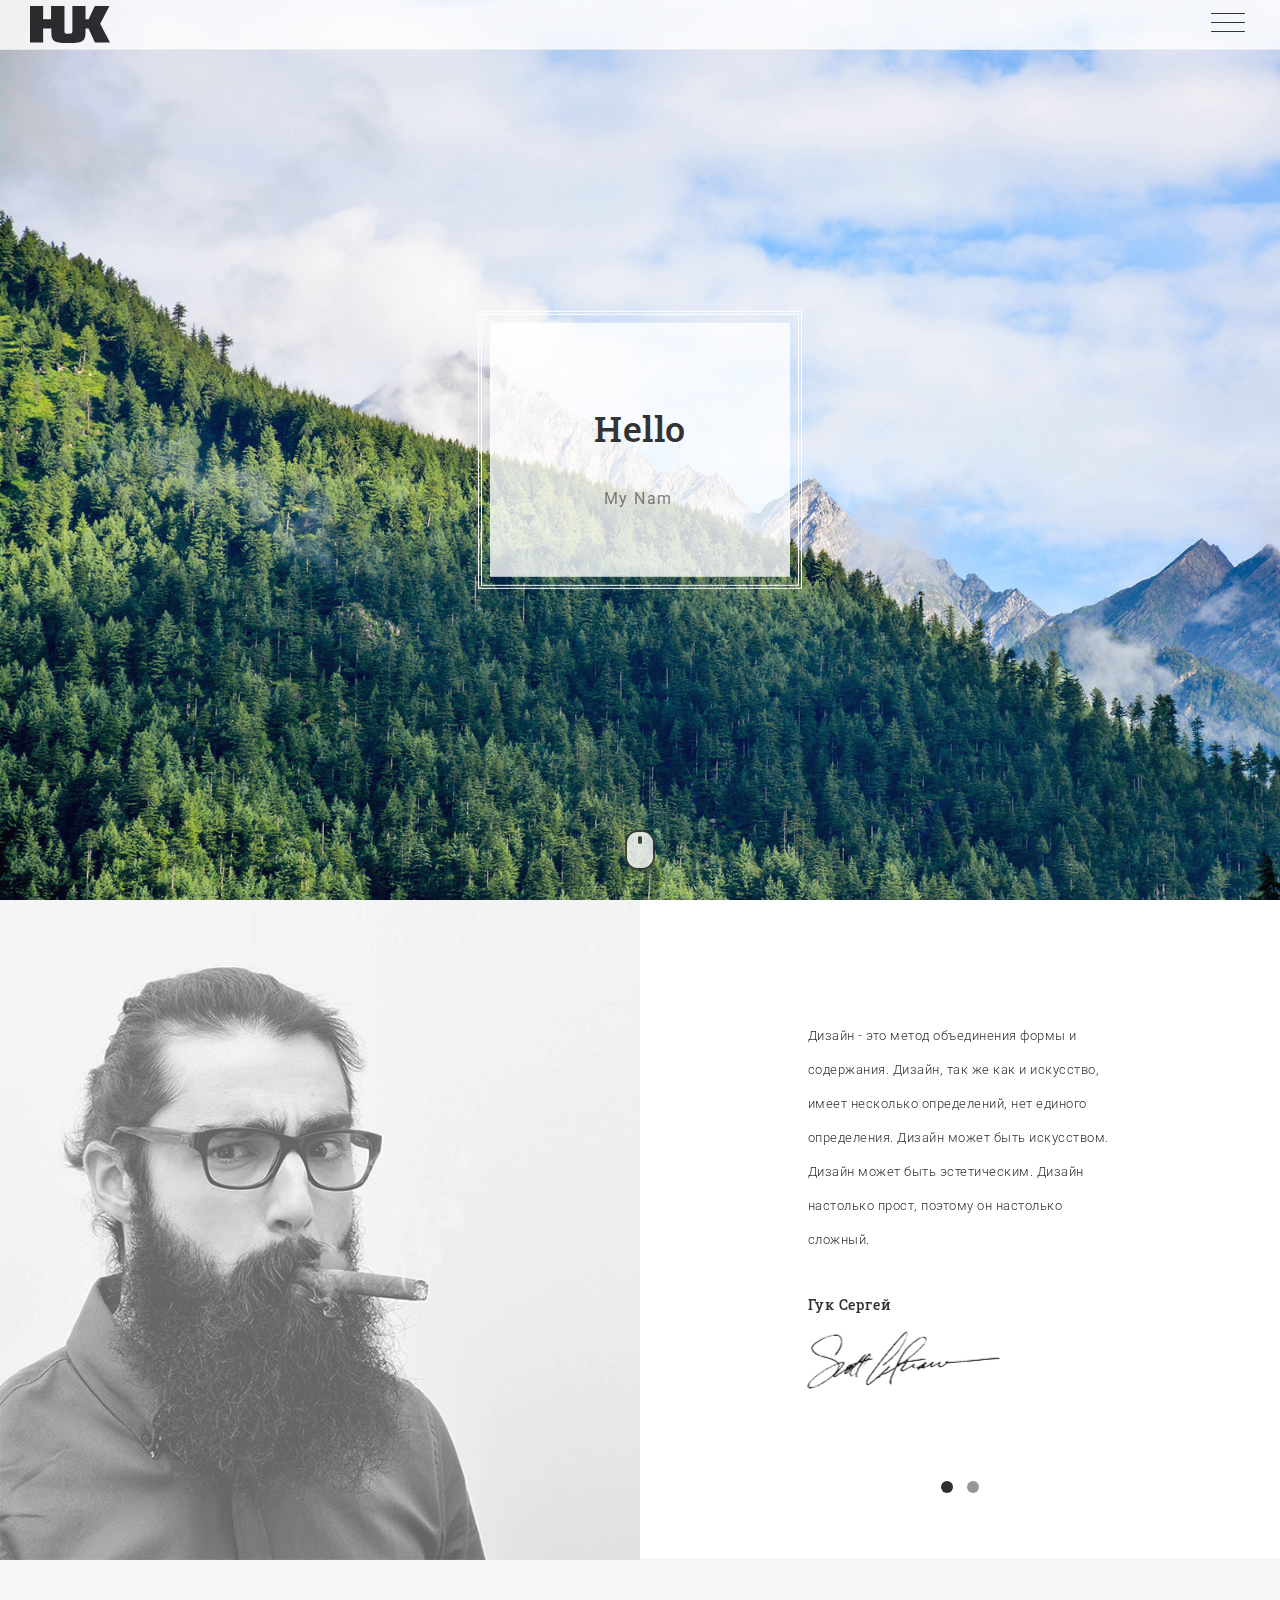
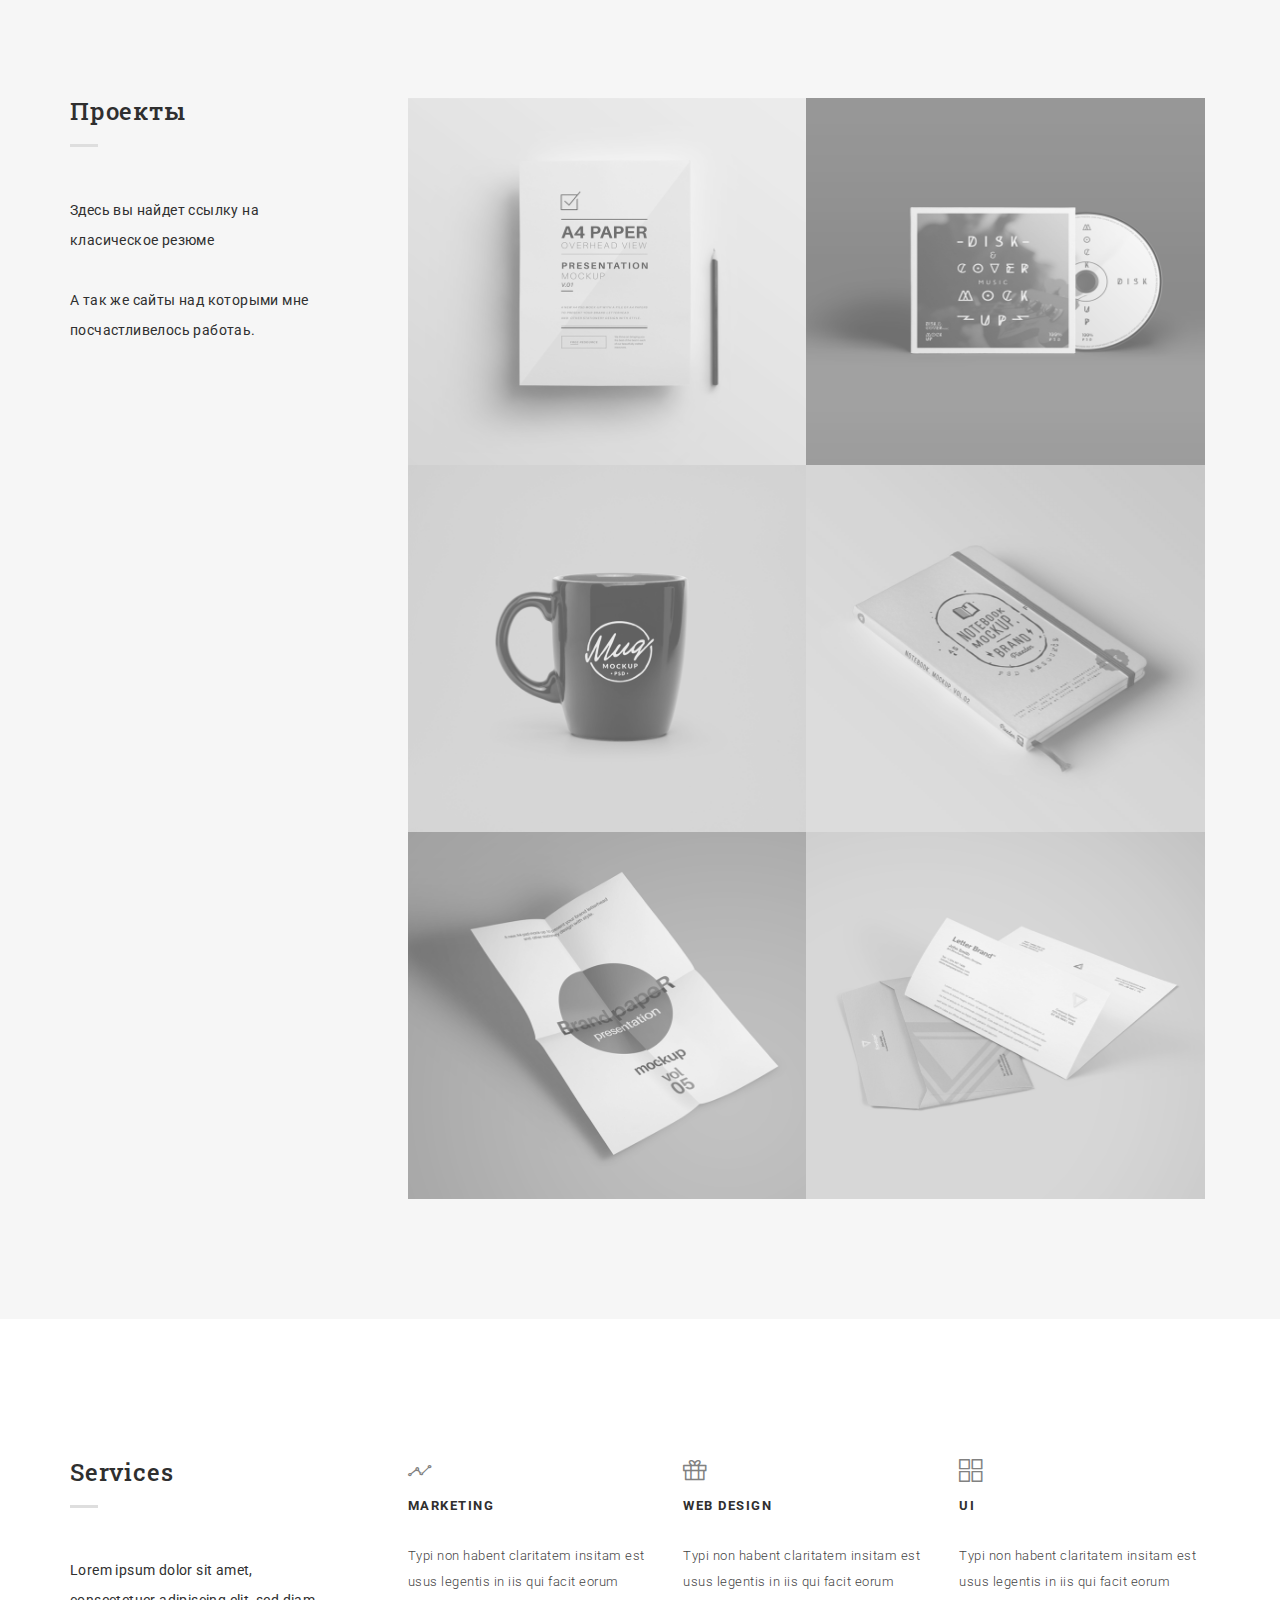
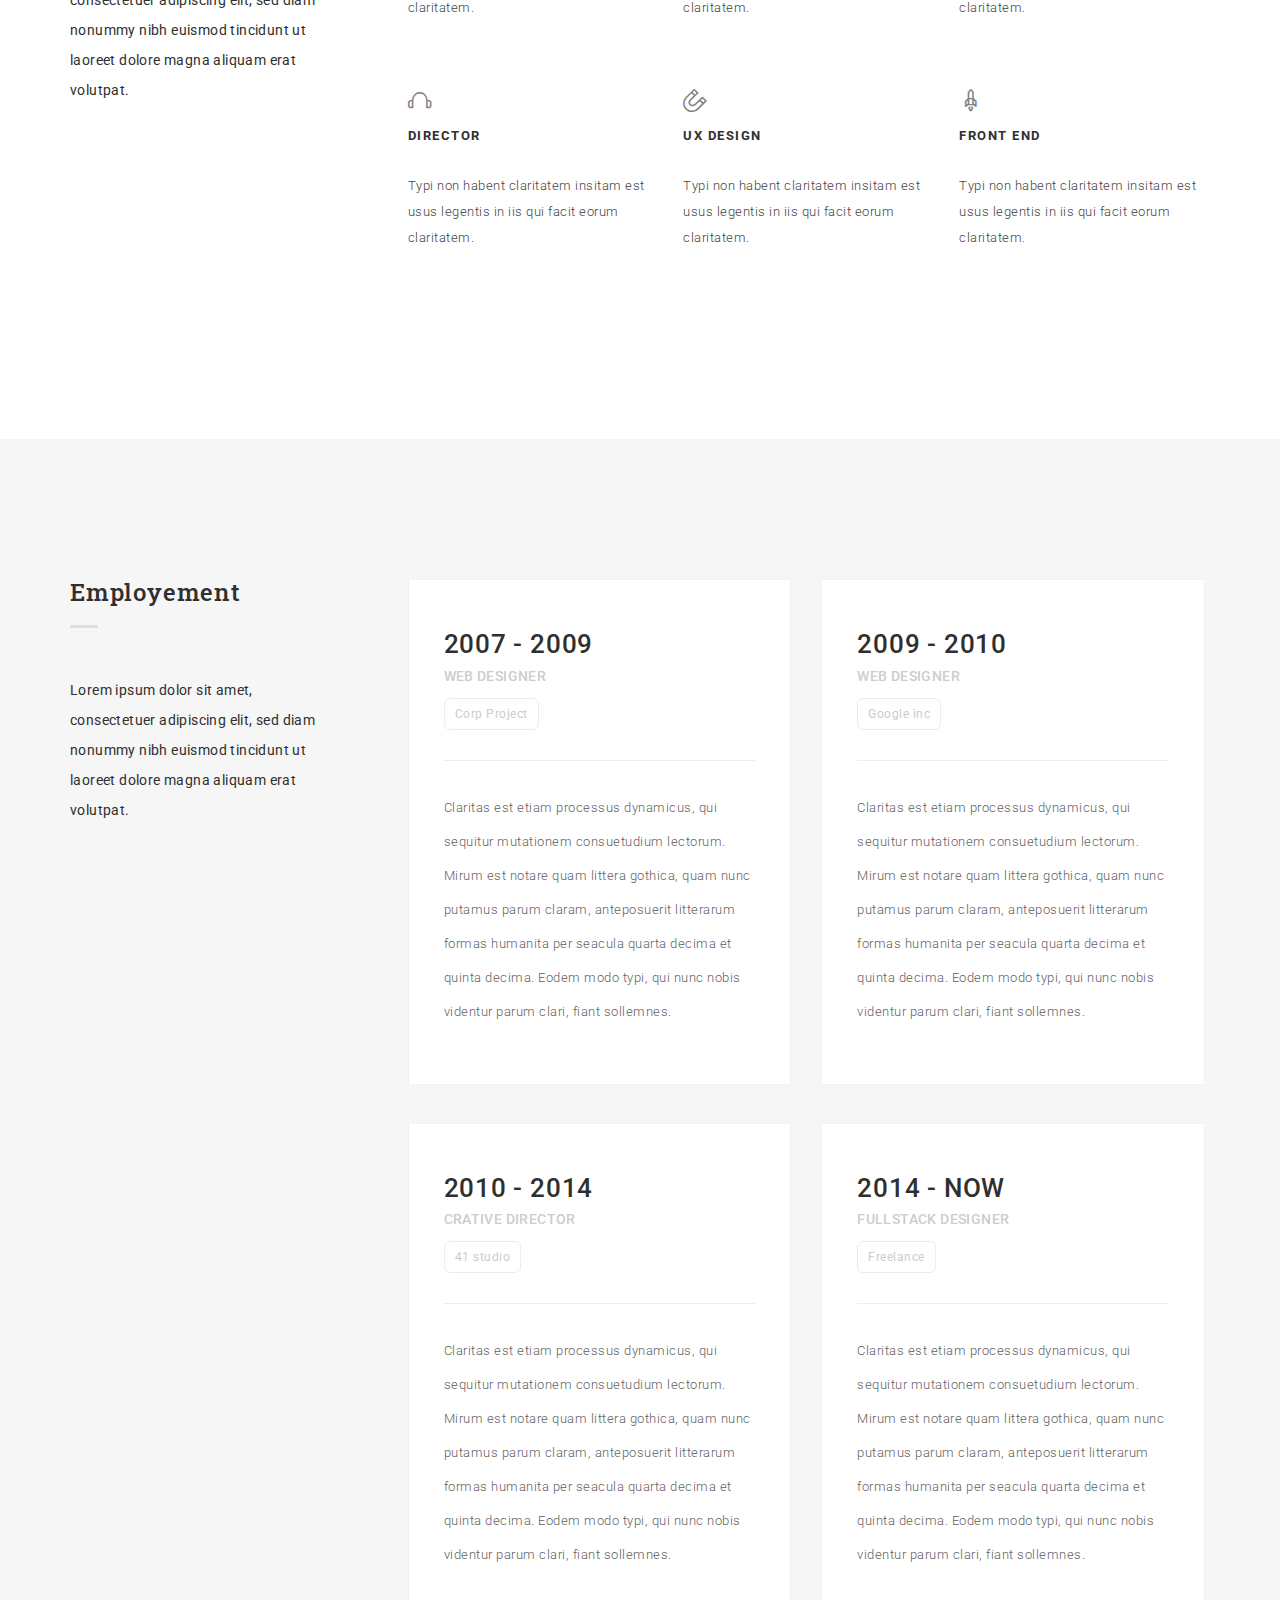
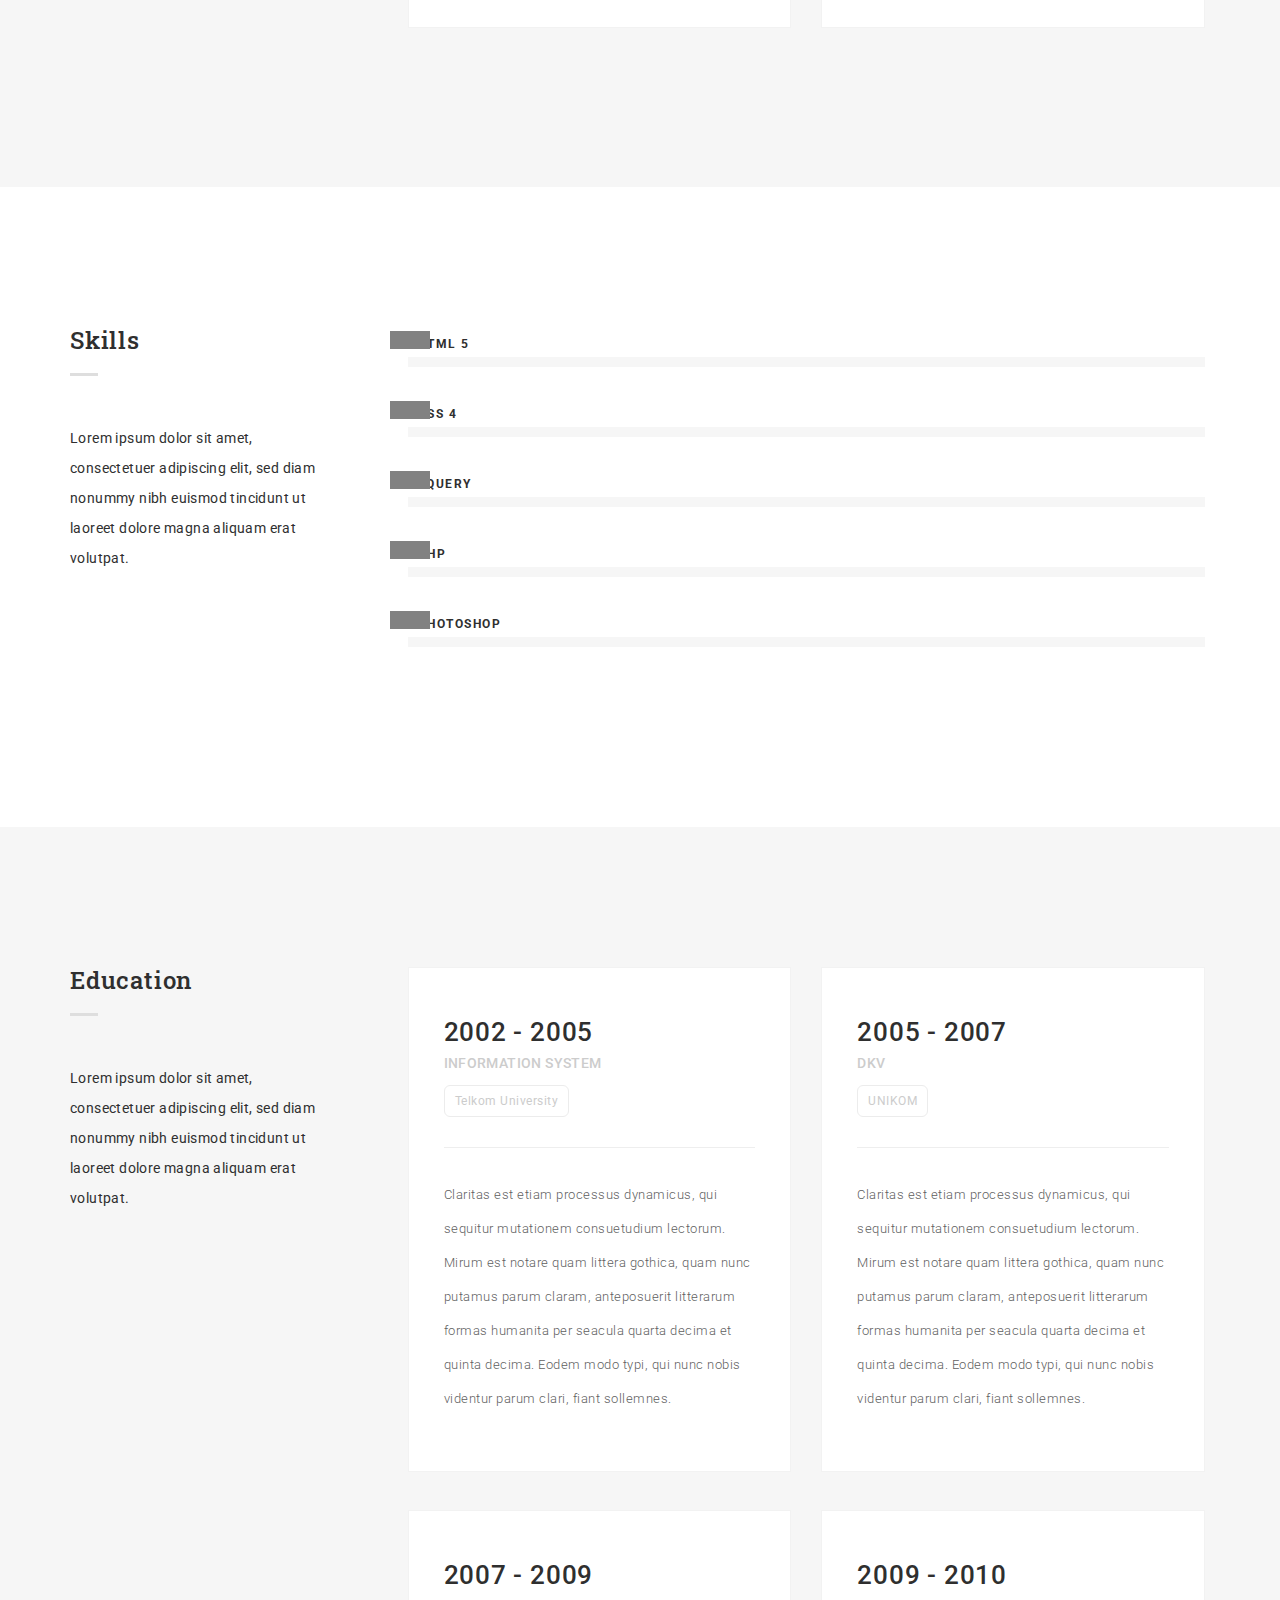
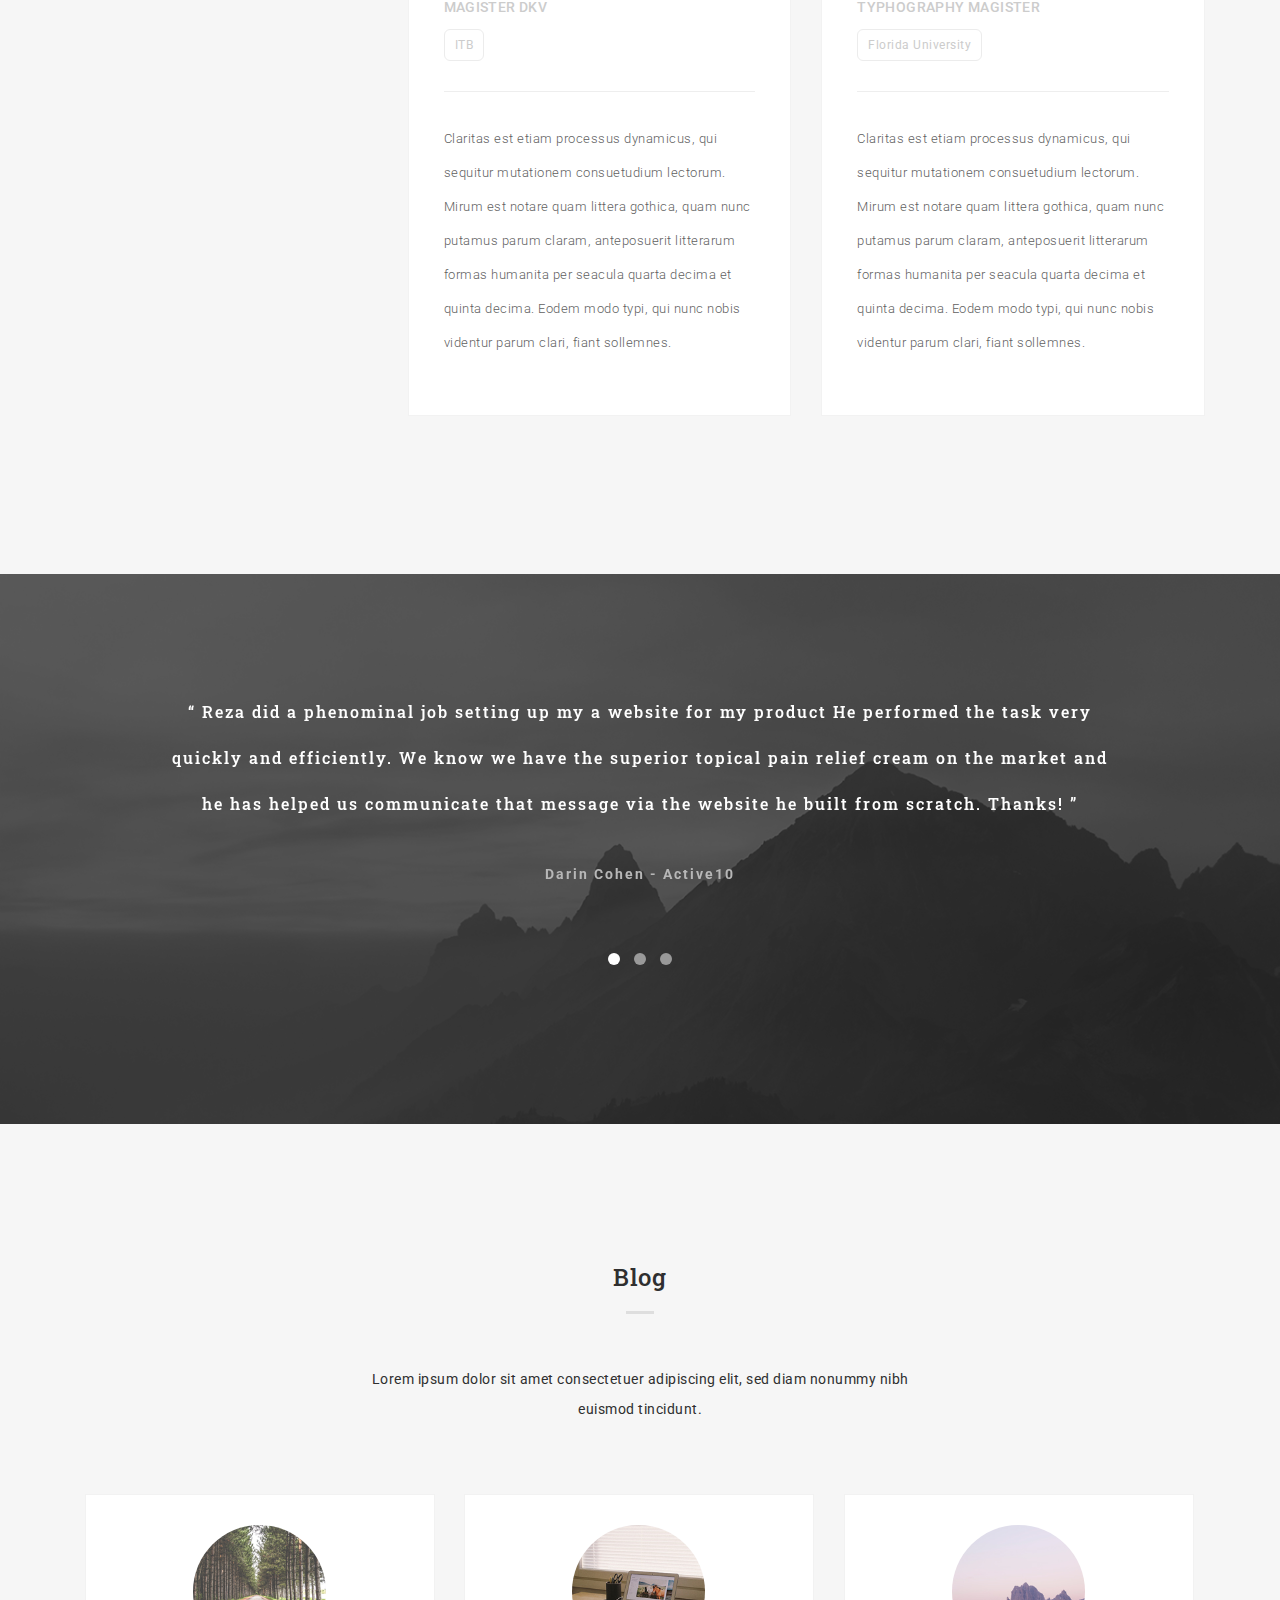
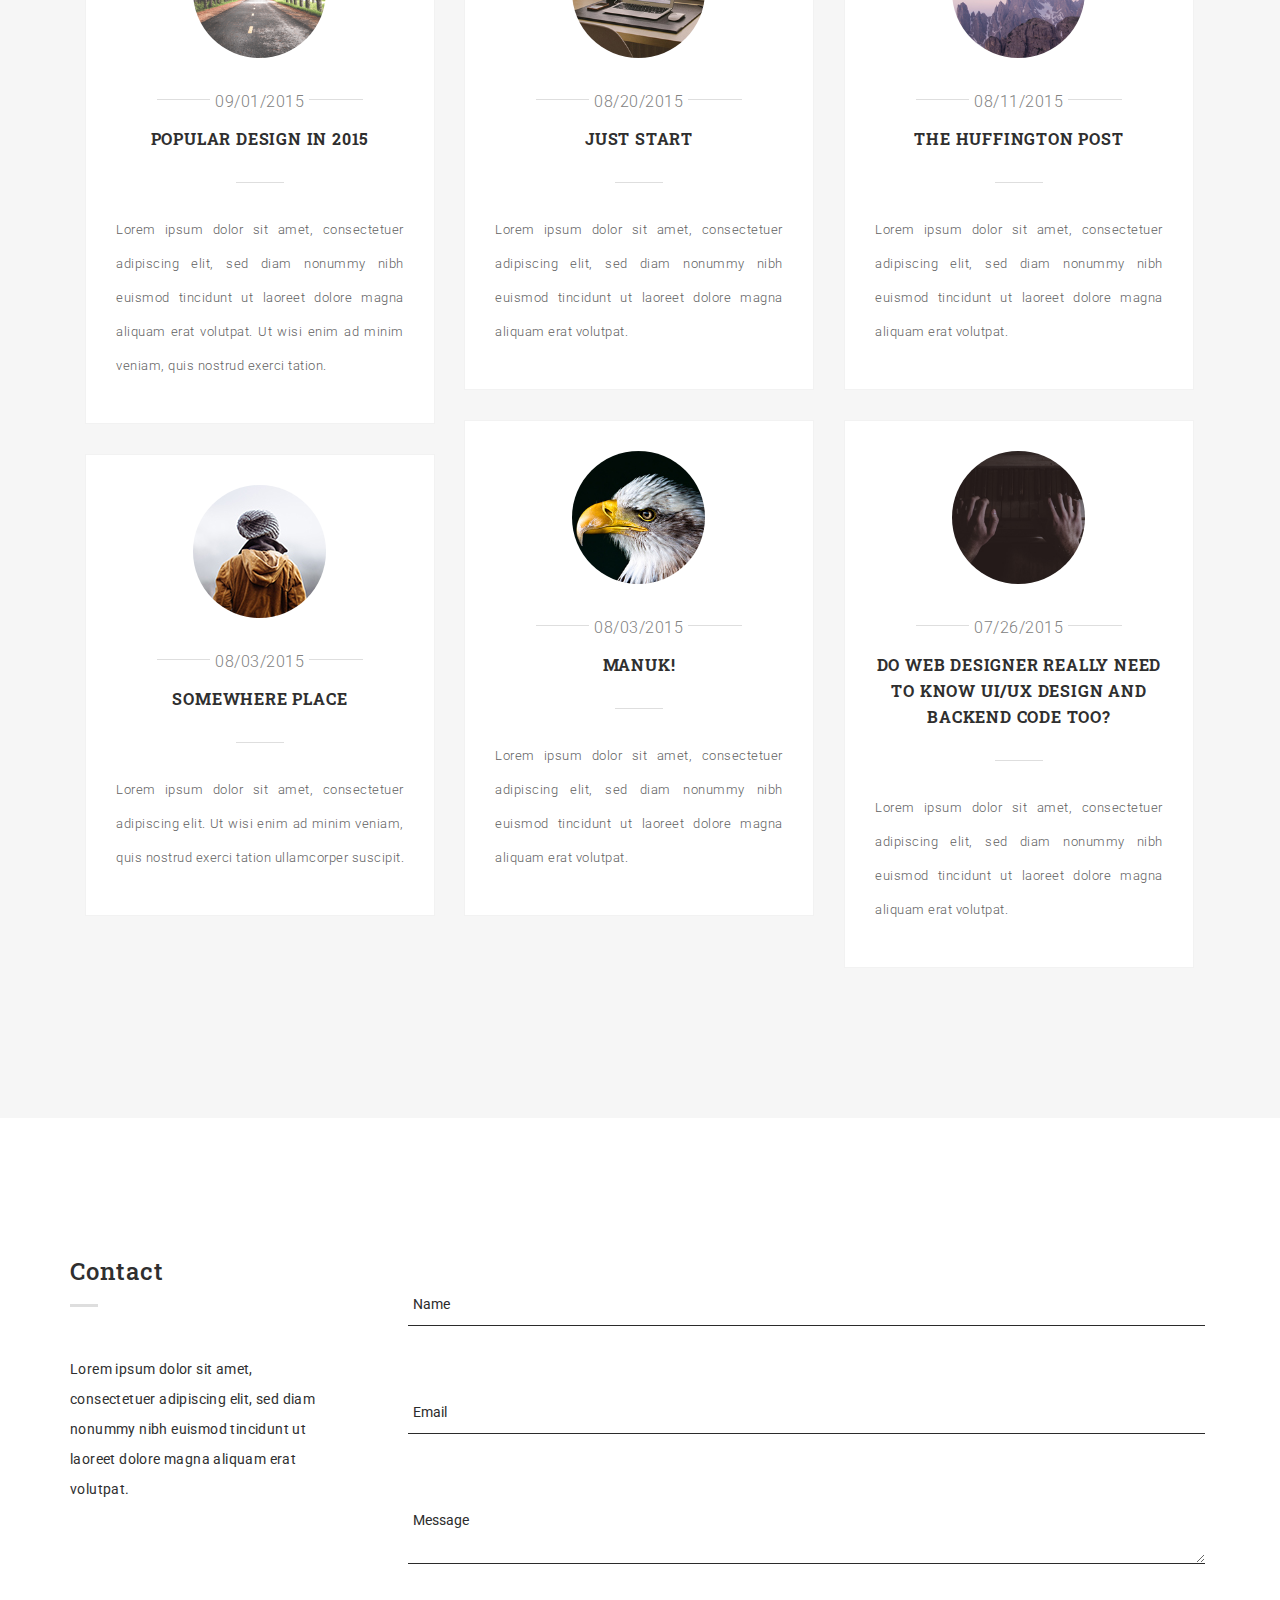
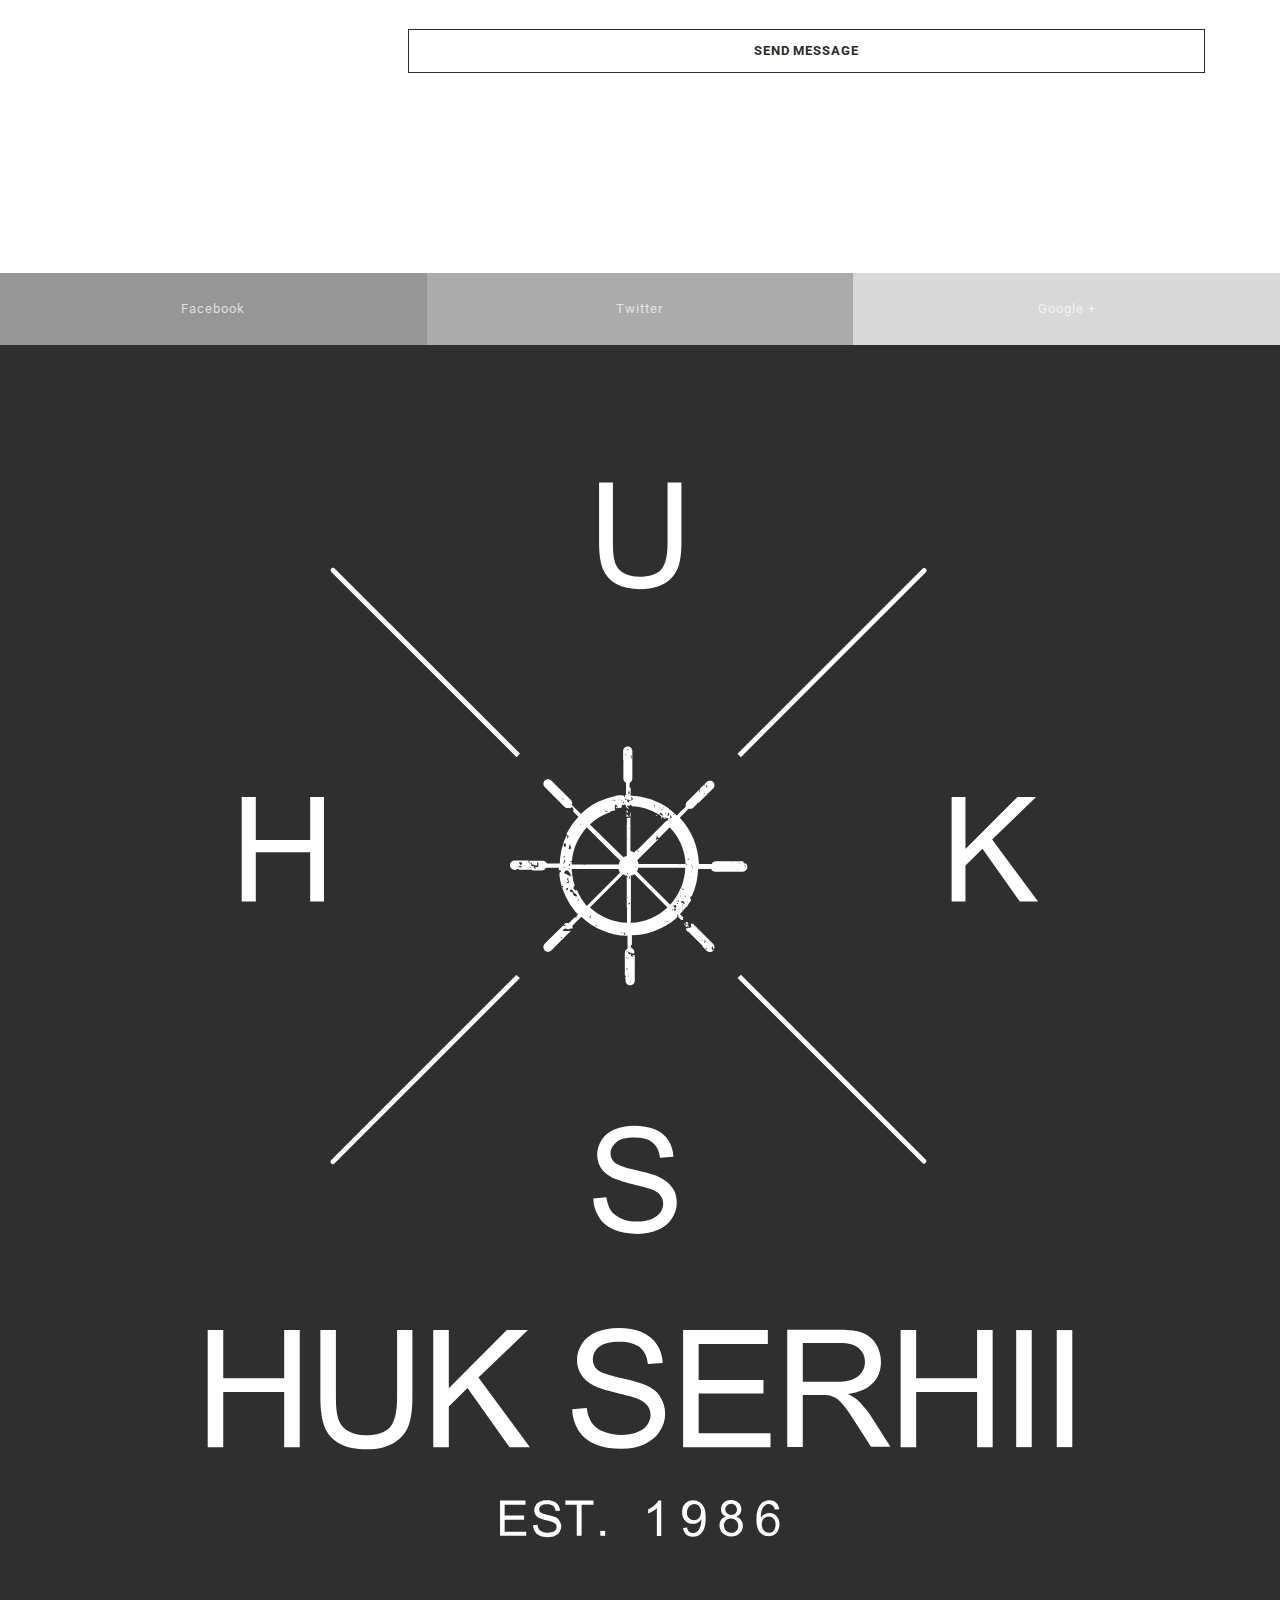
==== commit 850dc452: "red 2" ====
--- a/huks/index.html
+++ b/huks/index.html
@@ -48,38 +48,38 @@
         <nav class="menu">
           <div class="menu-list">
             <a data-scroll="" href="#home" class="active">
-              <span>Home</span>
+              <span>Привет</span>
             </a>
             <a data-scroll="" href="#about">
-              <span>About</span>
+              <span>Кто это?</span>
             </a>
             <a data-scroll="" href="#work">
-              <span>Work</span>
+              <span>Работы</span>
             </a>
              <a data-scroll="" href="#services">
               <span>Services</span>
             </a>
             <a data-scroll="" href="#employement">
-              <span>Employement</span>
+              <span>Занятость</span>
             </a>
             <a data-scroll="" href="#skill">
               <span>Skills</span>
             </a>
             <a data-scroll="" href="#education">
-              <span>Education</span>
+              <span>Образование</span>
             </a>
             <a data-scroll="" href="#testimonial">
-              <span>Testimonial</span>
+              <span>Рекомендации</span>
             </a>
             <a data-scroll="" href="#blog">
-              <span>Blog</span>
+              <span>Блог</span>
             </a>
             <a data-scroll="" href="#contact">
-              <span>Contact</span>
+              <span>Контакты</span>
             </a>
           </div>
         </nav>
-        <button class="close-button" id="close-button">Close Menu</button>
+        <button class="close-button" id="close-button">Закрыть меню</button>
       </div>
       <button class="menu-button" id="open-button">
         <span></span>
@@ -125,10 +125,10 @@
                   <div class="wrap-about">
                     <div class="w-content">
                       <p class="head-about">
-                        Design is the method of putting form and content together. Design, just as art, has multiple definitions there is no single definition. Design can be art. Design can be aesthetics. Design is so simple, that's why it is so complicated.
+                        Дизайн - это метод объединения формы и содержания. Дизайн, так же как и искусство, имеет несколько определений, нет единого определения. Дизайн может быть искусством. Дизайн может быть эстетическим. Дизайн настолько прост, поэтому он настолько сложный.
                       </p>
                       
-                      <h5 class="name">H. Serhii</h5>
+                      <h5 class="name">Гук Сергей</h5>
                       <img alt="signature" src="images/signature.png">
                     </div>
                   </div>
@@ -140,24 +140,24 @@
                       <div class="wrap-about">
                         <table class="w-content">
                           <tr>
-                            <td class="title">Name </td>
+                            <td class="title">Имя </td>
                             <td class="break">:</td>
                             <td> Serhii</td>
                           </tr>
                           <tr>
-                            <td class="title">Phone </td>
+                            <td class="title">Телефон </td>
                             <td class="break">:</td>
                             <td> +38 097 00 77 157</td>
                           </tr>
                           <tr>
-                            <td class="title">Email </td>
+                            <td class="title">E-mail </td>
                             <td class="break">:</td>
                             <td> hukserhii@gmail.com</td>
                           </tr>
                           <tr>
-                            <td class="title">Address </td>
+                            <td class="title">Локация </td>
                             <td class="break">:</td>
-                            <td> Cipamokolan street 102 , Bandung, Indonesia</td>
+                            <td> Днипро, Украина</td>
                           </tr>
                           <tr>
                             <td class="title">Skype </td>
@@ -165,9 +165,9 @@
                             <td> serhiihuk</td>
                           </tr>
                           <tr>
-                            <td class="title">Dribbble </td>
+                            <td class="title">GitHub </td>
                             <td class="break">:</td>
-                            <td> Muh-Reza</td>
+                            <td> hukserhii.github.io</td>
                           </tr>
                           <tr>
                             <td class="title">Behance</td>
@@ -192,10 +192,10 @@
             <div class="row">
               <div class="col-md-3">
                 <h3 class="title-small">
-                  <span>Work</span>
+                  <span>Проекты</span>
                 </h3>
                 <p class="content-detail">
-                  Ut wisi enim ad minim veniam, quis nostrud exerci tation ullamcorper suscipit lobortis nisl ut aliquip ex ea commodo consequat. <br><br>Duis autem vel eum iriure dolor in hendrerit in vulputate velit esse molestie consequat, vel illum dolore eu feugiat nulla facilisis at vero eros.
+                  Здесь вы найдет ссылку на класическое резюме<br><br>А так же сайты над которыми мне посчастливелось работаь.
                 </p>
               </div>
               <div class="col-md-9 content-right">
@@ -205,7 +205,7 @@
                     <a href="images/bw-1.png"><img alt="image" src="images/bw-1.png">
                       <div class="decription-wrap">
                         <div class="image-bg">
-                           <p class="desc">My Resume</p>
+                           <p class="desc">Мое резюме | PDF</p>
                         </div>
 
                       </div>
--- a/huks/css/style.css
+++ b/huks/css/style.css
@@ -221,7 +221,7 @@
   -ms-transition: all 0.3s;
   -o-transition: all 0.3s;
   transition: all 0.3s;
-  width: 45px;
+  width: 80px;
   display: block;
 }
 .opacity-nav {
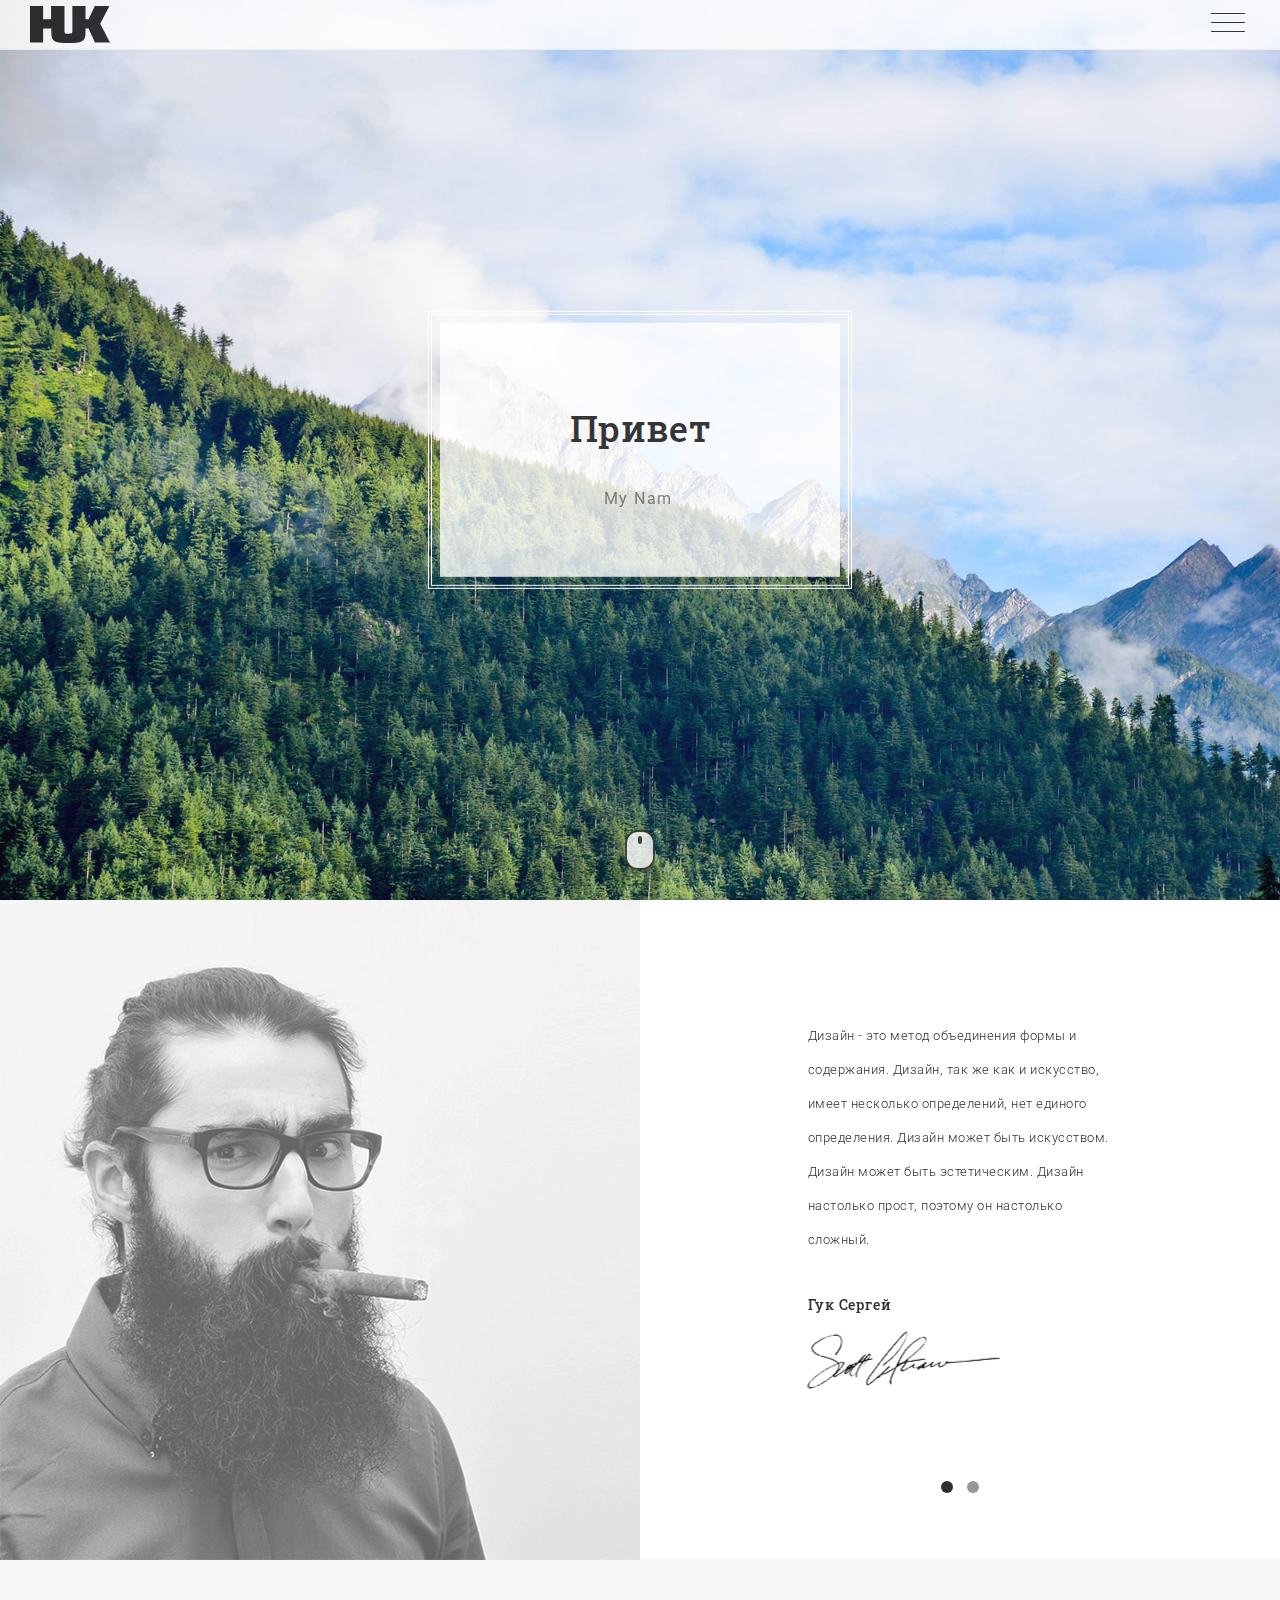
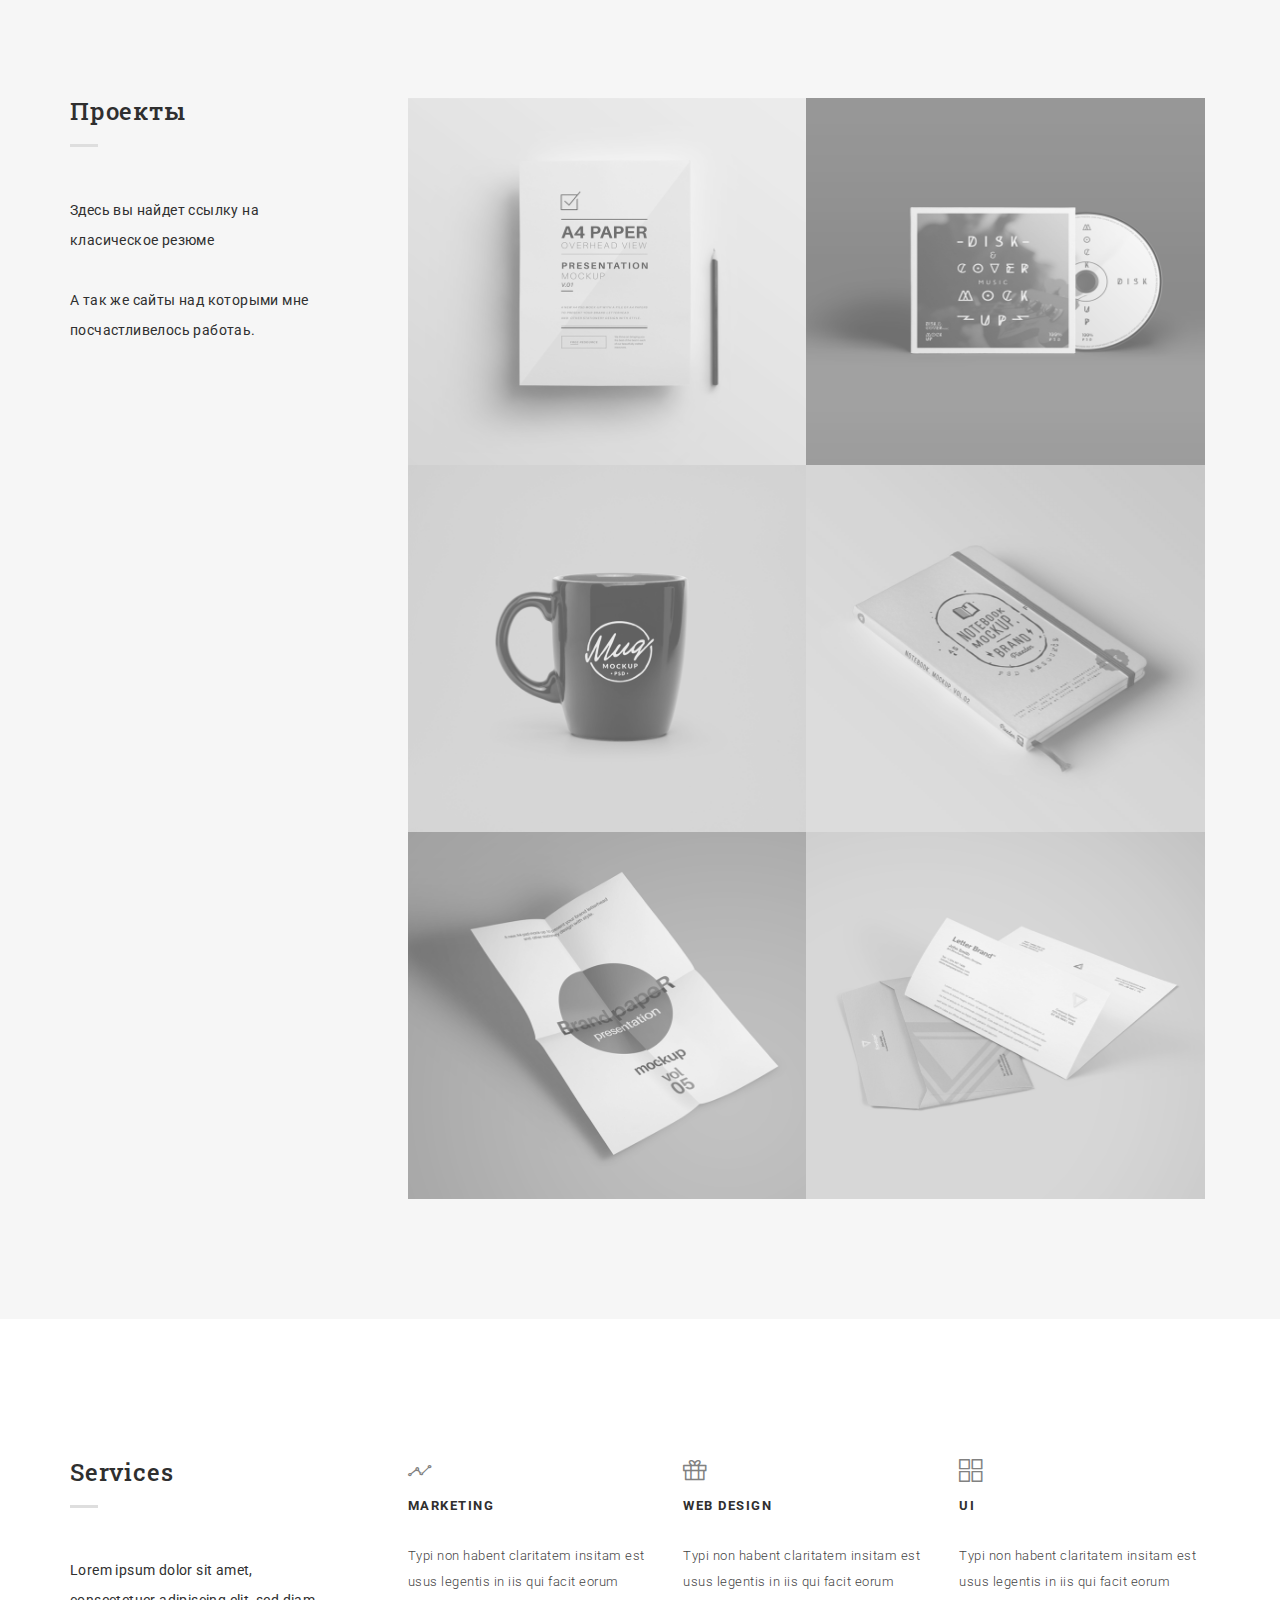
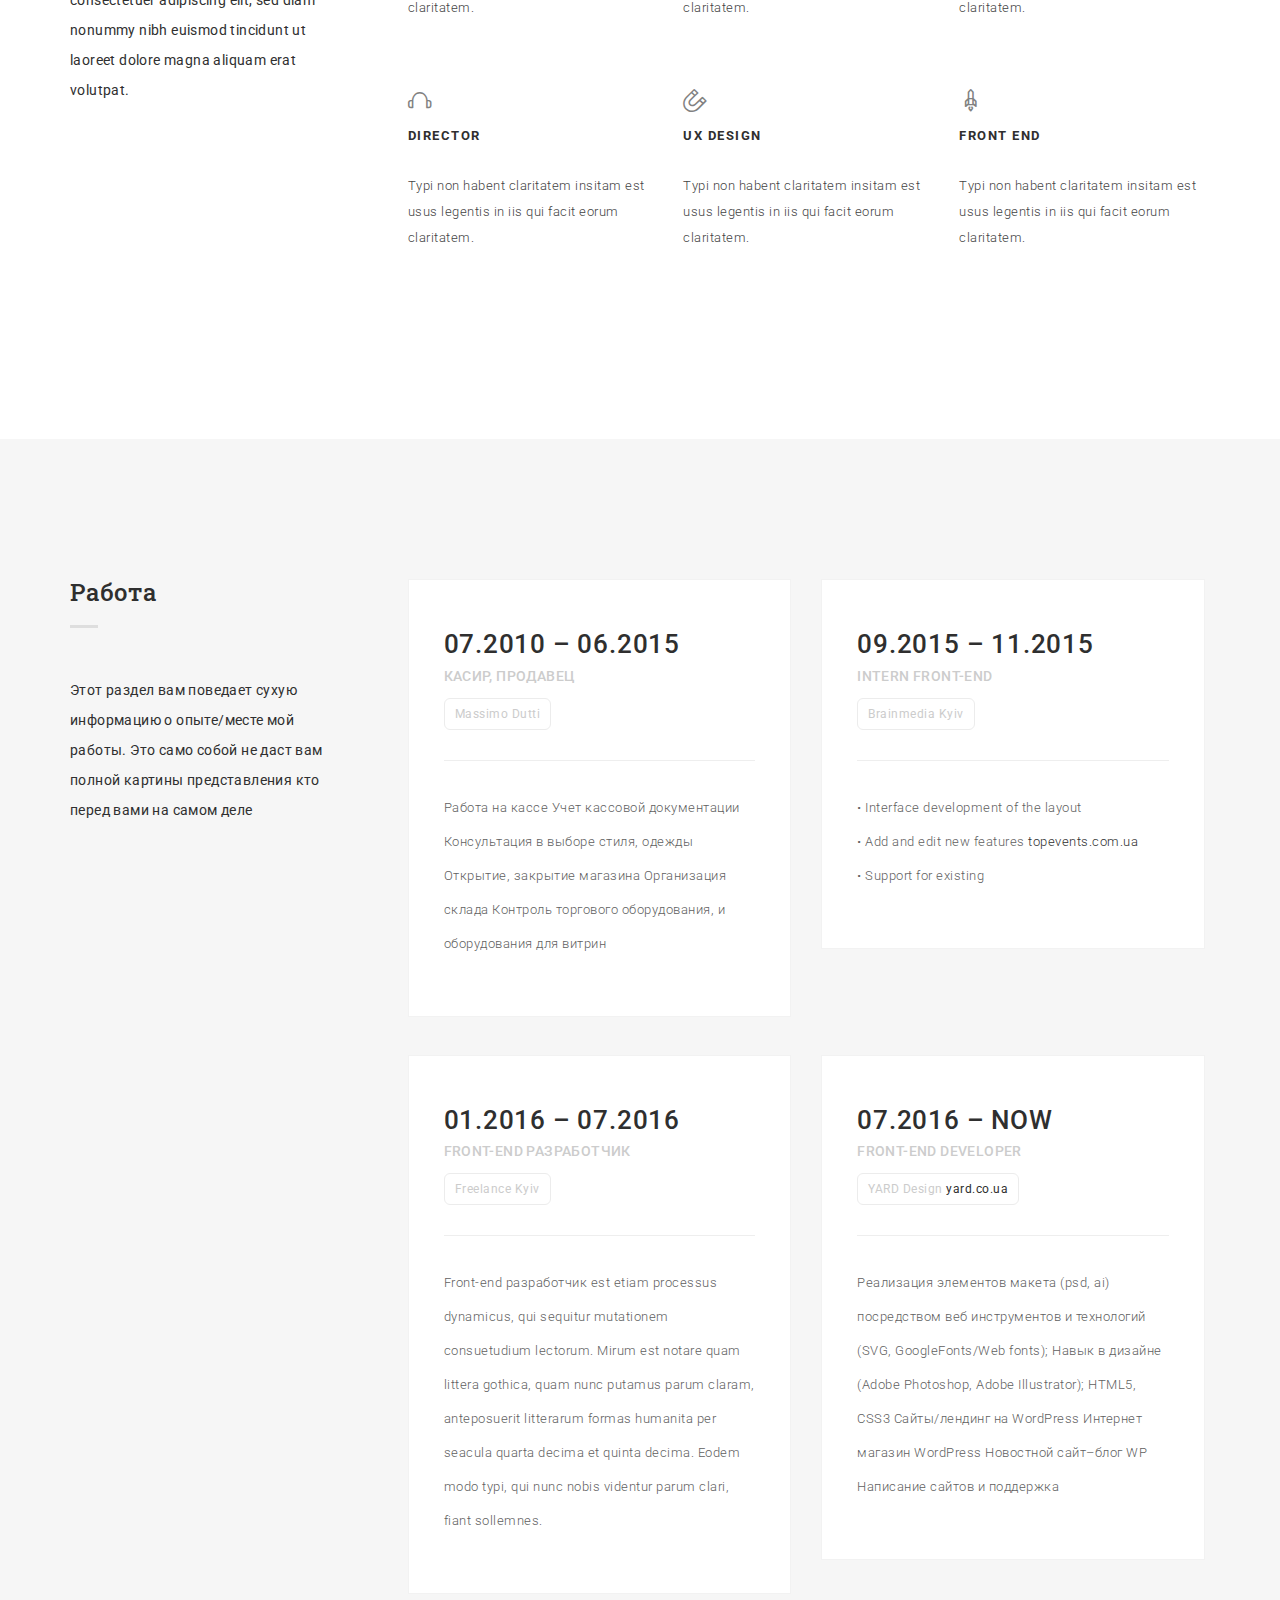
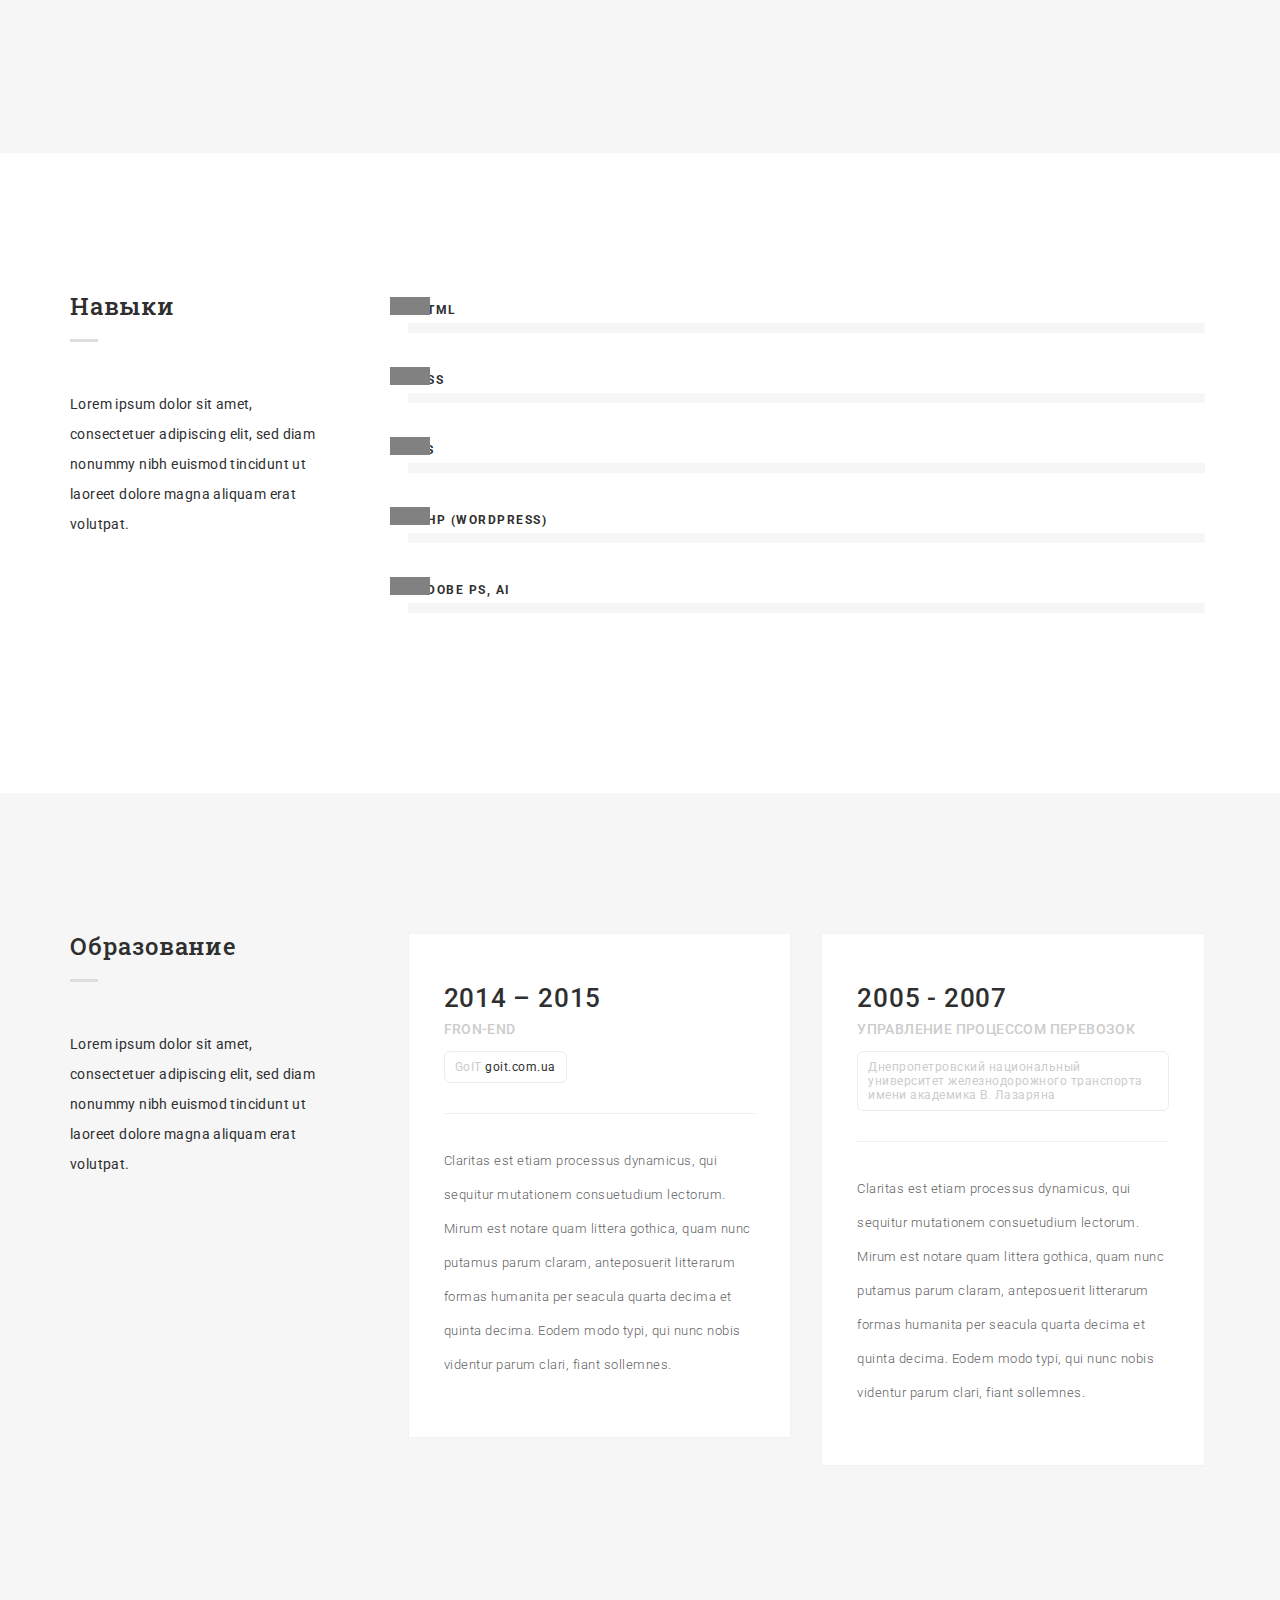
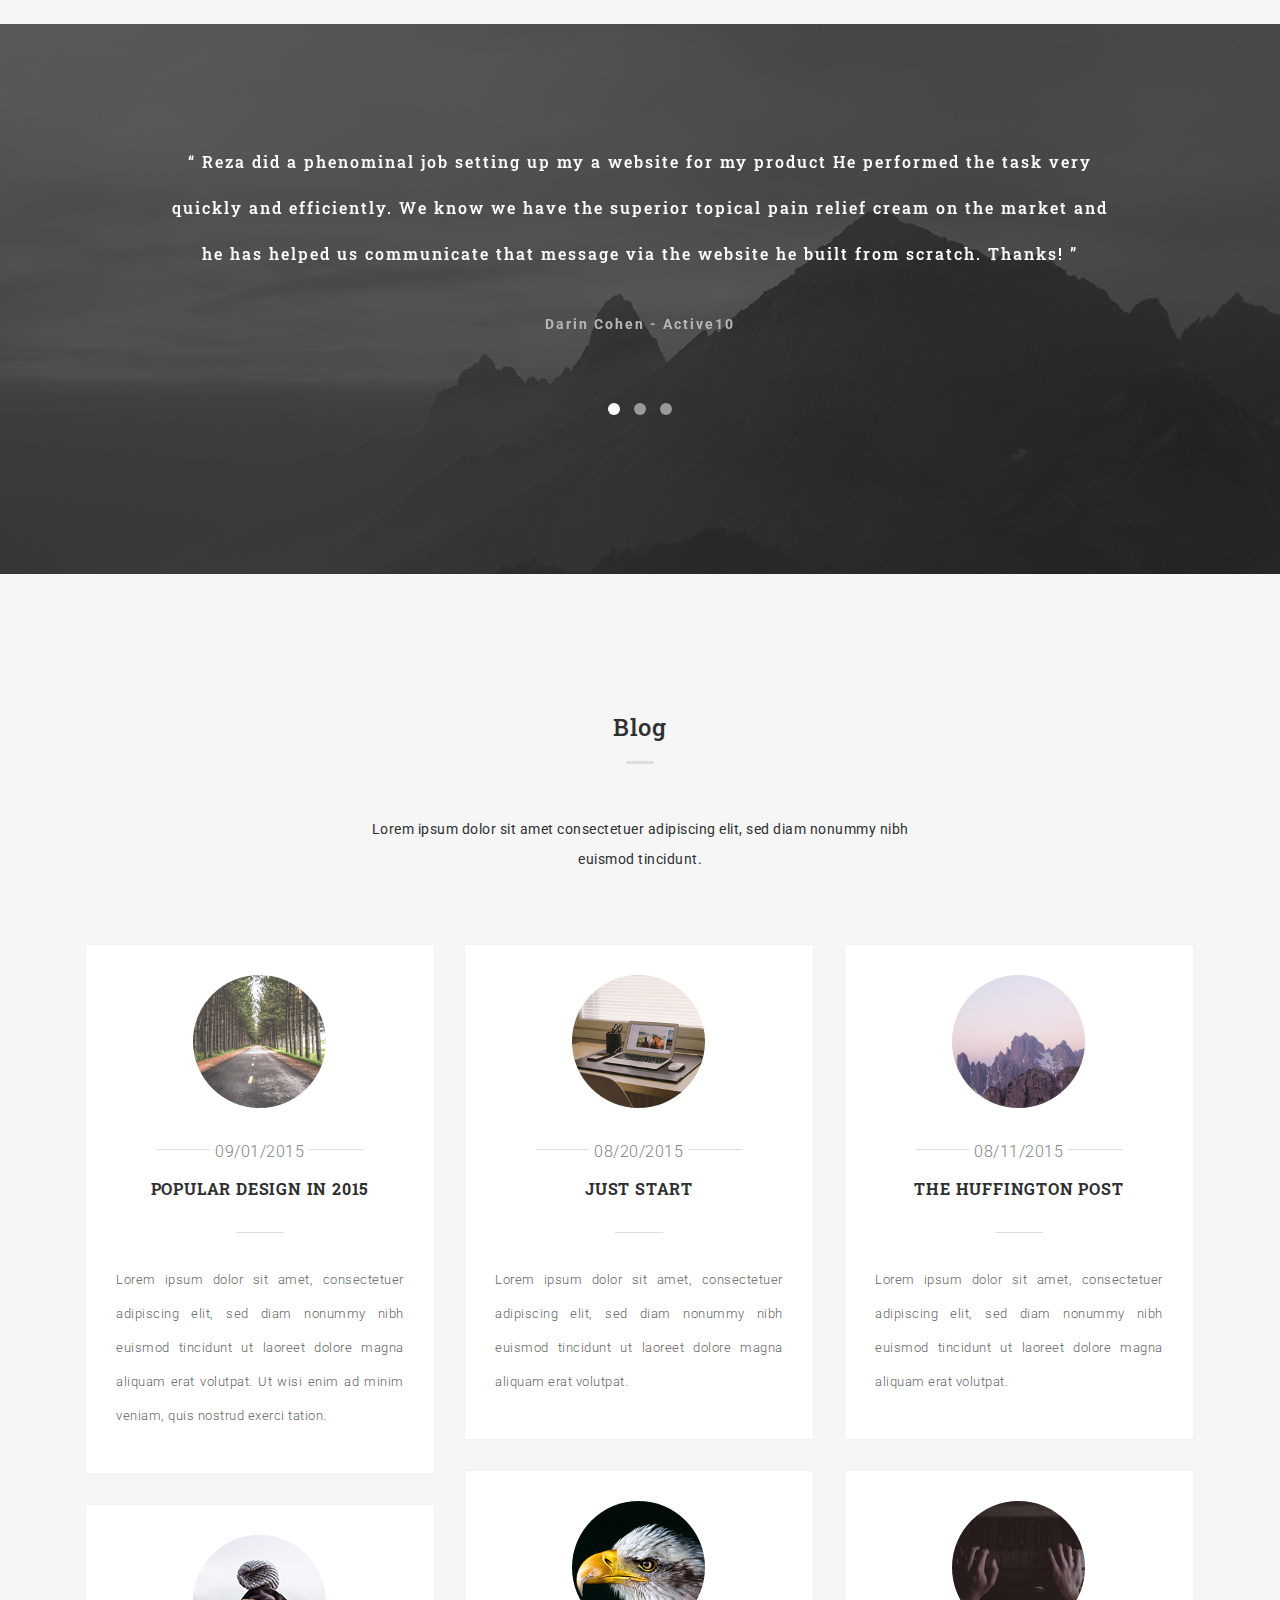
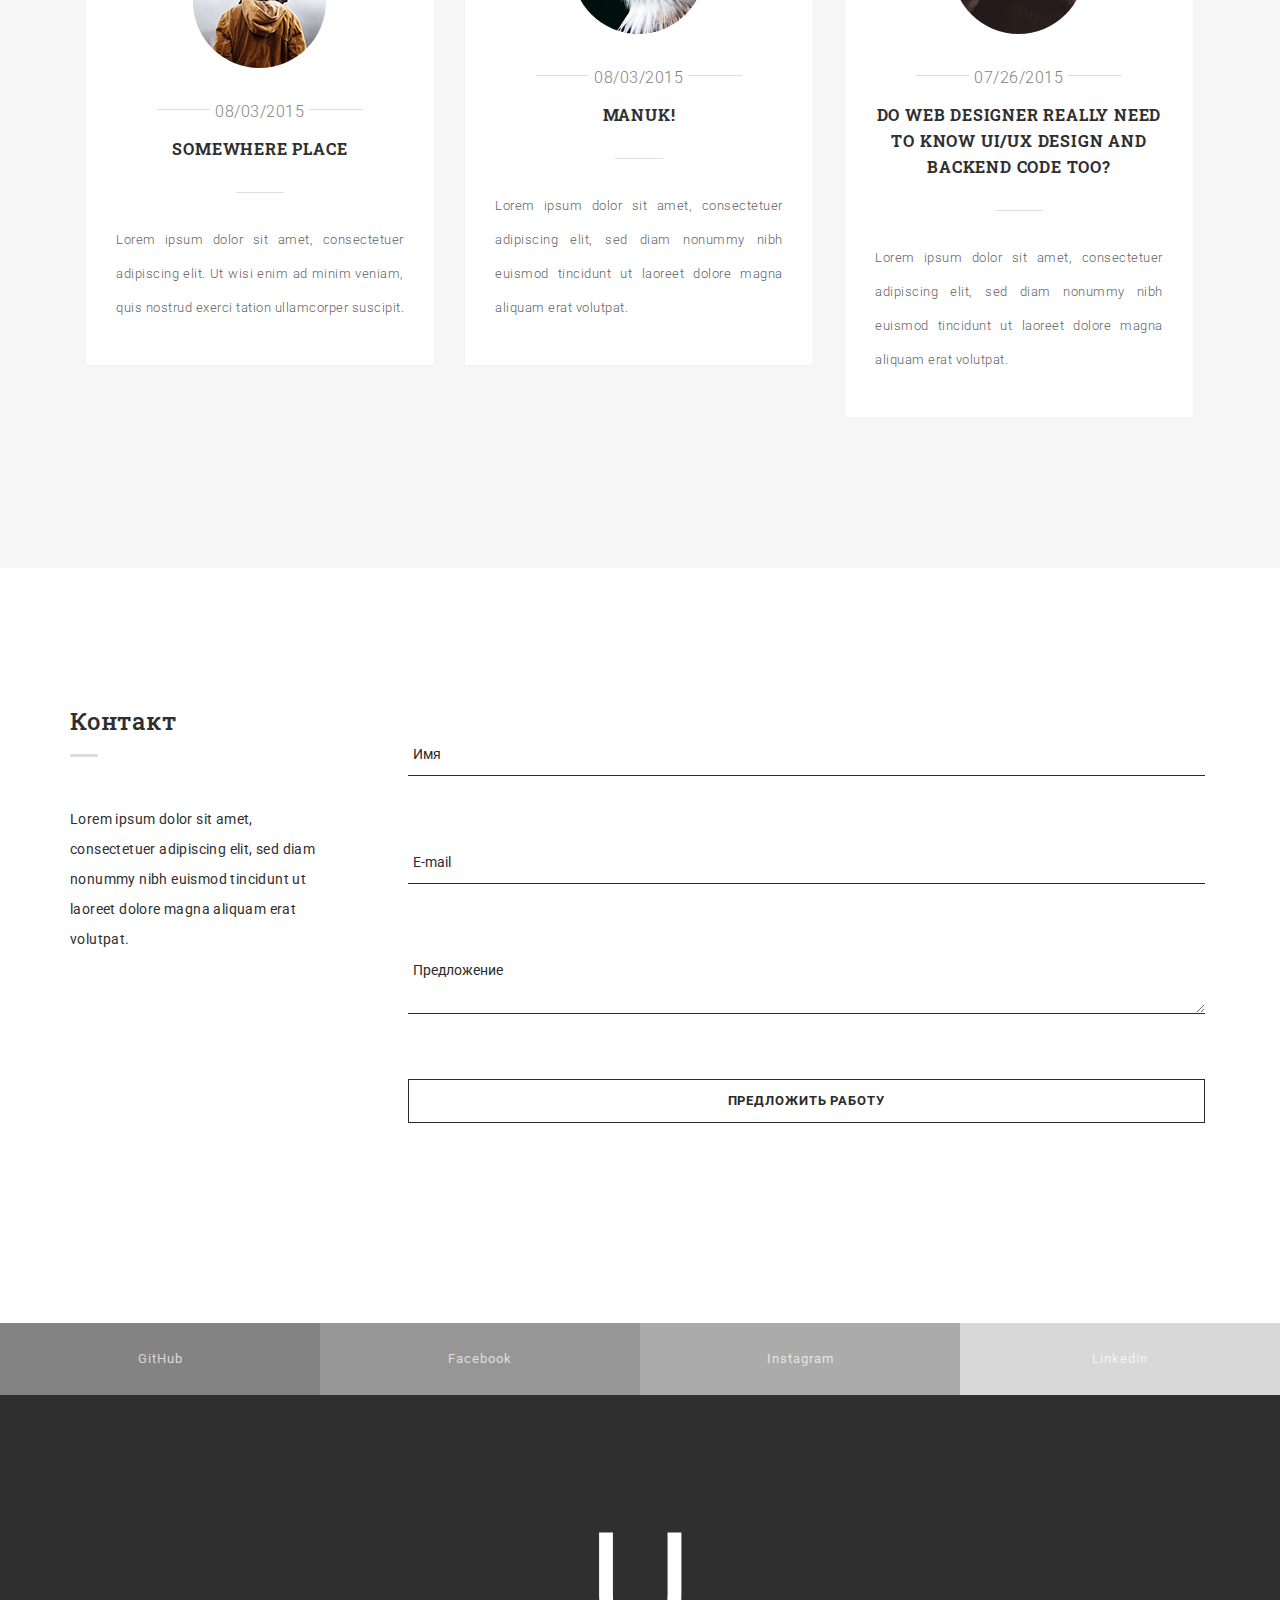
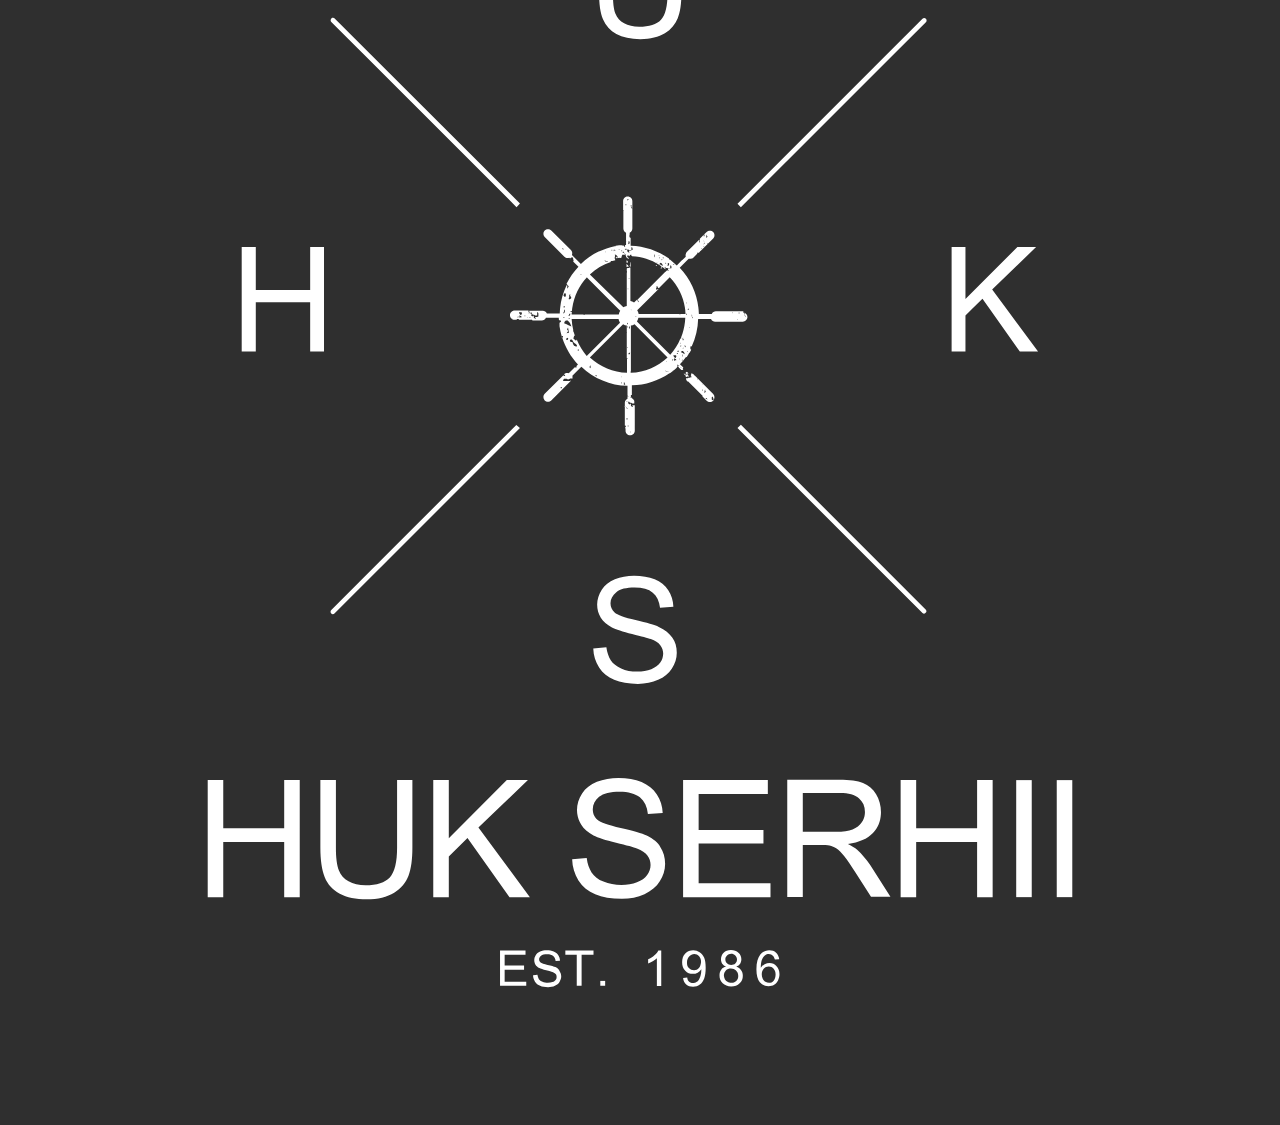
==== commit 9dacc551: "Revert: edit" ====
--- a/huks/index.html
+++ b/huks/index.html
@@ -19,9 +19,11 @@
     <link href="css/responsive.css" rel="stylesheet">
     
     <!--fonts google-->
-    <link href='https://fonts.googleapis.com/css?family=Roboto+Slab:400,700' rel='stylesheet' type='text/css'>
-    <link href='https://fonts.googleapis.com/css?family=Roboto:400,300,500,700' rel='stylesheet' type='text/css'>
-    
+    <!--<link href='https://fonts.googleapis.com/css?family=Roboto+Slab:400,700' rel='stylesheet' type='text/css'>-->
+    <!--<link href='https://fonts.googleapis.com/css?family=Roboto:400,300,500,700' rel='stylesheet' type='text/css'>-->
+    <link href="https://fonts.googleapis.com/css?family=Roboto+Slab:400,700|Roboto:300,400,500,700&amp;subset=cyrillic" rel="stylesheet">
+
+
     <!--[if lt IE 9]>
        <script type="text/javascript" src="js/html5shiv.min.js"></script>
     <![endif]-->
@@ -99,7 +101,7 @@
             <div class="row">
               <div class="wrap-hero-content">
                   <div class="hero-content">
-                    <h1>Hello</h1>
+                    <h1>Привет</h1>
                     <br>
                     <span class="typed"></span>
                   </div>
@@ -389,13 +391,209 @@
             <div class="row">
               <div class="col-md-3">
                 <h3 class="title-small">
-                  <span>Employement</span>
+                  <span>Работа</span>
+                </h3>
+                <p class="content-detail">
+                  Этот раздел вам поведает сухую информацию о опыте/месте мой работы. Это само собой не даст вам полной картины представления кто перед вами на самом деле
+                </p>
+              </div>
+              <div class="col-md-9 content-right">
+                <div class="row">
+                  <ul class="listing-item">
+                    <li>
+                      <div class="col-md-6 col-sm-6">
+                        <div class="wrap-card">
+                          <div class="card">
+                            <h2 class="year">
+                              07.2010 &ndash; 06.2015
+                            </h2>
+                            <p class="job">
+                              Касир, Продавец
+                            </p>
+                            <p class="company">
+                              Massimo Dutti
+                            </p>
+                            <hr>
+                            <div class="text-detail">
+                              <p>
+                                Работа на кассе
+                                Учет кассовой документации
+                                Консультация в выборе стиля, одежды
+                                Открытие, закрытие магазина
+                                Организация склада
+                                Контроль торгового оборудования, и оборудования для витрин
+                              </p>
+                            </div>
+                          </div>
+                        </div>
+                      </div>
+                    </li>
+
+                    <li>
+                      <div class="col-md-6 col-sm-6">
+                        <div class="wrap-card">
+                          <div class="card">
+                            <h2 class="year">
+                              09.2015 &ndash; 11.2015
+                            </h2>
+                            <p class="job">
+                              Intern Front-End
+                            </p>
+                            <p class="company">
+                              Brainmedia Kyiv
+                            </p>
+                            <hr>
+                            <div class="text-detail">
+                              <p>
+                                •	Interface development of the layout<br>
+                                •	Add and edit new features <a href="//www.topevents.com.ua">topevents.com.ua</a><br>
+                                •	Support for existing
+                              </p>
+                            </div>
+                          </div>
+                        </div>
+                      </div>
+                    </li>
+                  </ul>  
+                  <ul class="listing-item">
+                    <li>
+                      <div class="col-md-6 col-sm-6">
+                        <div class="wrap-card">
+                          <div class="card">
+                            <h2 class="year">
+                              01.2016 &ndash; 07.2016
+                            </h2>
+                            <p class="job">
+                              Front-end разработчик
+                            </p>
+                            <p class="company">
+                              Freelance Kyiv
+                            </p>
+                            <hr>
+                            <div class="text-detail">
+                              <p>
+                                Front-end разработчик est etiam processus dynamicus, qui sequitur mutationem consuetudium lectorum. Mirum est notare quam littera gothica, quam nunc putamus parum claram, anteposuerit litterarum formas humanita per seacula quarta decima et quinta decima. Eodem modo typi, qui nunc nobis videntur parum clari, fiant sollemnes.
+                              </p>
+                            </div>
+                          </div>
+                        </div>
+                      </div>
+                    </li>
+
+                    <li>
+                      <div class="col-md-6 col-sm-6">
+                        <div class="wrap-card">
+                          <div class="card">
+                            <h2 class="year">
+                              07.2016 &ndash; NOW
+                            </h2>
+                            <p class="job">
+                              Front-End Developer
+                            </p>
+                            <p class="company">
+                              YARD Design <a href="//yard.co.ua/">yard.co.ua</a>
+                            </p>
+                            <hr>
+                            <div class="text-detail">
+                              <p>
+                                Реализация элементов макета (psd, ai) посредством веб инструментов и технологий (SVG, GoogleFonts/Web fonts);
+                                Навык в дизайне (Adobe Photoshop, Adobe Illustrator);
+                                HTML5, CSS3
+                                Сайты/лендинг на WordPress
+                                Интернет магазин WordPress
+                                Новостной сайт&ndash;блог WP
+                                Написание сайтов и поддержка
+                              </p>
+                            </div>
+                          </div>
+                        </div>
+                      </div>
+                    </li>
+                  </ul>
+
+                </div>
+              </div>
+            </div>
+          </div>
+        </section>
+        <!--/.EMPLOYEMENT END-->
+
+        <!--SKILLS-->
+        <section class="white-bg" id="skill">
+          <div class="container">
+            <div class="row">
+              <div class="col-md-3">
+                <h3 class="title-small">
+                  <span>Навыки</span>
                 </h3>
                 <p class="content-detail">
                   Lorem ipsum dolor sit amet, consectetuer adipiscing elit, sed diam nonummy nibh euismod tincidunt ut laoreet dolore magna aliquam erat volutpat.
                 </p>
               </div>
               <div class="col-md-9 content-right">
+                <!--SKILLST-->
+                <div class="skillst">
+                  <div class="skillbar" data-percent="60%">
+                    <div class="title head-sm">
+                      HTML
+                    </div>
+                    <div class="count-bar">
+                      <div class="count"></div>
+                    </div>
+                  </div>
+                  <div class="skillbar" data-percent="70%">
+                    <div class="title head-sm">
+                      CSS
+                    </div>
+                    <div class="count-bar">
+                      <div class="count"></div>
+                    </div>
+                  </div>
+                  <div class="skillbar" data-percent="47%">
+                    <div class="title head-sm">
+                      JS
+                    </div>
+                    <div class="count-bar">
+                      <div class="count"></div>
+                    </div>
+                  </div>
+                  <div class="skillbar" data-percent="40%">
+                    <div class="title head-sm">
+                      PHP (WordPress)
+                    </div>
+                    <div class="count-bar">
+                      <div class="count"></div>
+                    </div>
+                  </div>
+                  <div class="skillbar" data-percent="50%">
+                    <div class="title head-sm">
+                      Adobe Ps, Ai
+                    </div>
+                    <div class="count-bar">
+                      <div class="count"></div>
+                    </div>
+                  </div>
+                </div>
+                <!--/.SKILLST END-->
+              </div>
+            </div>
+          </div>
+        </section>
+        <!--/.SKILLS END-->
+
+        <!--EDUCATION-->
+        <section class="grey-bg" id="education">
+          <div class="container">
+            <div class="row">
+              <div class="col-md-3">
+                <h3 class="title-small">
+                  <span>Образование</span>
+                </h3>
+                <p class="content-detail">
+                  Lorem ipsum dolor sit amet, consectetuer adipiscing elit, sed diam nonummy nibh euismod tincidunt ut laoreet dolore magna aliquam erat volutpat.
+                </p>
+              </div>
+              <div class="col-md-9 content-right">
                 <div class="row">
                   <ul class="listing-item">
                     <li>
@@ -403,13 +601,13 @@
                         <div class="wrap-card">
                           <div class="card">
                             <h2 class="year">
-                              2007 - 2009
+                              2014 &ndash; 2015
                             </h2>
                             <p class="job">
-                              web designer
+                              Fron-End
                             </p>
                             <p class="company">
-                              Corp Project
+                              GoIT <a href="//goit.com.ua/">goit.com.ua</a>
                             </p>
                             <hr>
                             <div class="text-detail">
@@ -427,13 +625,14 @@
                         <div class="wrap-card">
                           <div class="card">
                             <h2 class="year">
-                              2009 - 2010
+                              2005 - 2007
                             </h2>
                             <p class="job">
-                              web designer
+                              Управление процессом перевозок
                             </p>
                             <p class="company">
-                              Google inc
+                              Днепропетровский национальный университет железнодорожного транспорта имени академика В. Лазаряна
+
                             </p>
                             <hr>
                             <div class="text-detail">
@@ -445,239 +644,56 @@
                         </div>
                       </div>
                     </li>
-                  </ul>  
-                  <ul class="listing-item">
-                    <li>
-                      <div class="col-md-6 col-sm-6">
-                        <div class="wrap-card">
-                          <div class="card">
-                            <h2 class="year">
-                              2010 - 2014
-                            </h2>
-                            <p class="job">
-                              crative director 
-                            </p>
-                            <p class="company">
-                              41 studio
-                            </p>
-                            <hr>
-                            <div class="text-detail">
-                              <p>
-                                Claritas est etiam processus dynamicus, qui sequitur mutationem consuetudium lectorum. Mirum est notare quam littera gothica, quam nunc putamus parum claram, anteposuerit litterarum formas humanita per seacula quarta decima et quinta decima. Eodem modo typi, qui nunc nobis videntur parum clari, fiant sollemnes.
-                              </p>
-                            </div>
-                          </div>
-                        </div>
-                      </div>
-                    </li>
-
-                    <li>
-                      <div class="col-md-6 col-sm-6">
-                        <div class="wrap-card">
-                          <div class="card">
-                            <h2 class="year">
-                              2014 - NOW
-                            </h2>
-                            <p class="job">
-                              fullstack designer
-                            </p>
-                            <p class="company">
-                              Freelance
-                            </p>
-                            <hr>
-                            <div class="text-detail">
-                              <p>
-                                Claritas est etiam processus dynamicus, qui sequitur mutationem consuetudium lectorum. Mirum est notare quam littera gothica, quam nunc putamus parum claram, anteposuerit litterarum formas humanita per seacula quarta decima et quinta decima. Eodem modo typi, qui nunc nobis videntur parum clari, fiant sollemnes.
-                              </p>
-                            </div>
-                          </div>
-                        </div>
-                      </div>
-                    </li>
                   </ul>
-
-                </div>
-              </div>
-            </div>
-          </div>
-        </section>
-        <!--/.EMPLOYEMENT END-->
-
-        <!--SKILLS-->
-        <section class="white-bg" id="skill">
-          <div class="container">
-            <div class="row">
-              <div class="col-md-3">
-                <h3 class="title-small">
-                  <span>Skills</span>
-                </h3>
-                <p class="content-detail">
-                  Lorem ipsum dolor sit amet, consectetuer adipiscing elit, sed diam nonummy nibh euismod tincidunt ut laoreet dolore magna aliquam erat volutpat.
-                </p>
-              </div>
-              <div class="col-md-9 content-right">
-                <!--SKILLST-->
-                <div class="skillst">
-                  <div class="skillbar" data-percent="78%">
-                    <div class="title head-sm">
-                      HTML 5
-                    </div>
-                    <div class="count-bar">
-                      <div class="count"></div>
-                    </div>
-                  </div>
-                  <div class="skillbar" data-percent="91%">
-                    <div class="title head-sm">
-                      CSS 4
-                    </div>
-                    <div class="count-bar">
-                      <div class="count"></div>
-                    </div>
-                  </div>
-                  <div class="skillbar" data-percent="58%">
-                    <div class="title head-sm">
-                      jQuery
-                    </div>
-                    <div class="count-bar">
-                      <div class="count"></div>
-                    </div>
-                  </div>
-                  <div class="skillbar" data-percent="63%">
-                    <div class="title head-sm">
-                      PHP
-                    </div>
-                    <div class="count-bar">
-                      <div class="count"></div>
-                    </div>
-                  </div>
-                  <div class="skillbar" data-percent="95%">
-                    <div class="title head-sm">
-                      Photoshop
-                    </div>
-                    <div class="count-bar">
-                      <div class="count"></div>
-                    </div>
-                  </div>
-                </div>
-                <!--/.SKILLST END-->
-              </div>
-            </div>
-          </div>
-        </section>
-        <!--/.SKILLS END-->
-
-        <!--EDUCATION-->
-        <section class="grey-bg" id="education">
-          <div class="container">
-            <div class="row">
-              <div class="col-md-3">
-                <h3 class="title-small">
-                  <span>Education</span>
-                </h3>
-                <p class="content-detail">
-                  Lorem ipsum dolor sit amet, consectetuer adipiscing elit, sed diam nonummy nibh euismod tincidunt ut laoreet dolore magna aliquam erat volutpat.
-                </p>
-              </div>
-              <div class="col-md-9 content-right">
-                <div class="row">
-                  <ul class="listing-item">
-                    <li>
-                      <div class="col-md-6 col-sm-6">
-                        <div class="wrap-card">
-                          <div class="card">
-                            <h2 class="year">
-                              2002 - 2005
-                            </h2>
-                            <p class="job">
-                              Information System
-                            </p>
-                            <p class="company">
-                              Telkom University
-                            </p>
-                            <hr>
-                            <div class="text-detail">
-                              <p>
-                                Claritas est etiam processus dynamicus, qui sequitur mutationem consuetudium lectorum. Mirum est notare quam littera gothica, quam nunc putamus parum claram, anteposuerit litterarum formas humanita per seacula quarta decima et quinta decima. Eodem modo typi, qui nunc nobis videntur parum clari, fiant sollemnes.
-                              </p>
-                            </div>
-                          </div>
-                        </div>
-                      </div>
-                    </li>
-
-                    <li>
-                      <div class="col-md-6 col-sm-6">
-                        <div class="wrap-card">
-                          <div class="card">
-                            <h2 class="year">
-                              2005 - 2007
-                            </h2>
-                            <p class="job">
-                              DKV
-                            </p>
-                            <p class="company">
-                              UNIKOM
-                            </p>
-                            <hr>
-                            <div class="text-detail">
-                              <p>
-                                Claritas est etiam processus dynamicus, qui sequitur mutationem consuetudium lectorum. Mirum est notare quam littera gothica, quam nunc putamus parum claram, anteposuerit litterarum formas humanita per seacula quarta decima et quinta decima. Eodem modo typi, qui nunc nobis videntur parum clari, fiant sollemnes.
-                              </p>
-                            </div>
-                          </div>
-                        </div>
-                      </div>
-                    </li>
-                  </ul>
-                  <ul class="listing-item">
-                    <li>
-                      <div class="col-md-6 col-sm-6">
-                        <div class="wrap-card">
-                          <div class="card">
-                            <h2 class="year">
-                              2007 - 2009
-                            </h2>
-                            <p class="job">
-                              Magister DKV 
-                            </p>
-                            <p class="company">
-                              ITB
-                            </p>
-                            <hr>
-                            <div class="text-detail">
-                              <p>
-                                Claritas est etiam processus dynamicus, qui sequitur mutationem consuetudium lectorum. Mirum est notare quam littera gothica, quam nunc putamus parum claram, anteposuerit litterarum formas humanita per seacula quarta decima et quinta decima. Eodem modo typi, qui nunc nobis videntur parum clari, fiant sollemnes.
-                              </p>
-                            </div>
-                          </div>
-                        </div>
-                      </div>
-                    </li>
-
-                    <li>
-                      <div class="col-md-6 col-sm-6">
-                        <div class="wrap-card">
-                          <div class="card">
-                            <h2 class="year">
-                              2009 - 2010
-                            </h2>
-                            <p class="job">
-                              Typhography Magister
-                            </p>
-                            <p class="company">
-                              Florida University
-                            </p>
-                            <hr>
-                            <div class="text-detail">
-                              <p>
-                                Claritas est etiam processus dynamicus, qui sequitur mutationem consuetudium lectorum. Mirum est notare quam littera gothica, quam nunc putamus parum claram, anteposuerit litterarum formas humanita per seacula quarta decima et quinta decima. Eodem modo typi, qui nunc nobis videntur parum clari, fiant sollemnes.
-                              </p>
-                            </div>
-                          </div>
-                        </div>
-                      </div>
-                    </li>
-                  </ul>
+                  <!--<ul class="listing-item">-->
+                    <!--<li>-->
+                      <!--<div class="col-md-6 col-sm-6">-->
+                        <!--<div class="wrap-card">-->
+                          <!--<div class="card">-->
+                            <!--<h2 class="year">-->
+                              <!--2007 - 2009-->
+                            <!--</h2>-->
+                            <!--<p class="job">-->
+                              <!--Magister DKV -->
+                            <!--</p>-->
+                            <!--<p class="company">-->
+                              <!--ITB-->
+                            <!--</p>-->
+                            <!--<hr>-->
+                            <!--<div class="text-detail">-->
+                              <!--<p>-->
+                                <!--Claritas est etiam processus dynamicus, qui sequitur mutationem consuetudium lectorum. Mirum est notare quam littera gothica, quam nunc putamus parum claram, anteposuerit litterarum formas humanita per seacula quarta decima et quinta decima. Eodem modo typi, qui nunc nobis videntur parum clari, fiant sollemnes.-->
+                              <!--</p>-->
+                            <!--</div>-->
+                          <!--</div>-->
+                        <!--</div>-->
+                      <!--</div>-->
+                    <!--</li>-->
+
+                    <!--<li>-->
+                      <!--<div class="col-md-6 col-sm-6">-->
+                        <!--<div class="wrap-card">-->
+                          <!--<div class="card">-->
+                            <!--<h2 class="year">-->
+                              <!--2009 - 2010-->
+                            <!--</h2>-->
+                            <!--<p class="job">-->
+                              <!--Typhography Magister-->
+                            <!--</p>-->
+                            <!--<p class="company">-->
+                              <!--Florida University-->
+                            <!--</p>-->
+                            <!--<hr>-->
+                            <!--<div class="text-detail">-->
+                              <!--<p>-->
+                                <!--Claritas est etiam processus dynamicus, qui sequitur mutationem consuetudium lectorum. Mirum est notare quam littera gothica, quam nunc putamus parum claram, anteposuerit litterarum formas humanita per seacula quarta decima et quinta decima. Eodem modo typi, qui nunc nobis videntur parum clari, fiant sollemnes.-->
+                              <!--</p>-->
+                            <!--</div>-->
+                          <!--</div>-->
+                        <!--</div>-->
+                      <!--</div>-->
+                    <!--</li>-->
+                  <!--</ul>-->
 
                 </div>
               </div>
@@ -863,7 +879,7 @@
             <div class="row">
               <div class="col-md-3">
                 <h3 class="title-small">
-                  <span>Contact</span>
+                  <span>Контакт</span>
                 </h3>
                 <p class="content-detail">
                   Lorem ipsum dolor sit amet, consectetuer adipiscing elit, sed diam nonummy nibh euismod tincidunt ut laoreet dolore magna aliquam erat volutpat.
@@ -873,15 +889,15 @@
               <div class="col-md-9 content-right">
                 <form>
                   <div class="group">
-                    <input required="" type="text"><span class="highlight"></span><span class="bar"></span><label>Name</label>
+                    <input required="" type="text"><span class="highlight"></span><span class="bar"></span><label>Имя</label>
                   </div>
                   <div class="group">
-                    <input required="" type="email"><span class="highlight"></span><span class="bar"></span><label>Email</label>
+                    <input required="" type="email"><span class="highlight"></span><span class="bar"></span><label>E-mail</label>
                   </div>
                   <div class="group">
-                    <textarea required=""></textarea><span class="highlight"></span><span class="bar"></span><label>Message</label>
-                  </div>
-                  <input id="sendMessage" name="sendMessage" type="submit" value="Send Message">
+                    <textarea required=""></textarea><span class="highlight"></span><span class="bar"></span><label>Предложение</label>
+                  </div>
+                  <input id="sendMessage" name="sendMessage" type="submit" value="Предложить работу">
                 </form>
               </div>
             </div>
@@ -893,14 +909,17 @@
         <footer>
           <div class="footer-top">
             <ul class="socials">
+              <li class="github">
+                <a href="https://github.com/hukserhii" data-hover="GitHub">GitHub</a>
+              </li>
               <li class="facebook">
-                <a href="#" data-hover="Facebook">Facebook</a>
+                <a href="https://www.facebook.com/hukserhii" data-hover="Facebook">Facebook</a>
               </li>
-              <li class="twitter">
-                <a href="#" data-hover="Twitter">Twitter</a>
+              <li class="instagram">
+                <a href="https://www.instagram.com/hukserhii/" data-hover="Instagram">Instagram</a>
               </li>
-              <li class="gplus">
-                <a href="#" data-hover="Google +">Google +</a>
+              <li class="linkedin">
+                <a href="https://www.linkedin.com/in/guksergiy" data-hover="Linkedin">Linkedin</a>
               </li>
             </ul>
           </div>
@@ -908,7 +927,7 @@
           <div class="footer-bottom">
             <div class="container">
               <div class="row">
-                <a href="https://dcrazed.com/"><img src="images/huk-logo-f.svg" alt="crafted with love" class="center-block" /></a>
+                <a href="//huk.com.ua"><img src="/huks/images/huk-logo-f.svg" alt="crafted with love" class="center-block" /></a>
 			 </div>
             </div>
           </div>
--- a/huks/css/style.css
+++ b/huks/css/style.css
@@ -526,7 +526,7 @@
 .hero-content{
   position: absolute;
   text-align: center;
-  min-width: 300px;
+  min-width: 400px;
   left: 50%;
   top: 50%;
   padding: 65px;
@@ -1132,7 +1132,7 @@
   list-style: outside none none;
   float: left;
   overflow: hidden;
-  width: 33.33333%;
+  width: 25%;
   font-size: 13px;
 }
 
@@ -1180,6 +1180,12 @@
   transform: translateY(100%);
 }
 
+.github {
+  background: #838383;
+}
+.github a:after{
+  background-color: #333;
+}
 .facebook{
   background: #969696;
   /*padding: 20px 0;*/
@@ -1187,17 +1193,18 @@
 .facebook a:after{
   background-color: #527bbb;
 }
-.twitter{
+.instagram{
   background: #ABABAB;
 }
-.twitter a:after{
-  background-color: #77ccf1;
-}
-.gplus{
+.instagram a:after{
+  /*background: linear-gradient( #400080, transparent), linear-gradient( 200deg, #d047d1, #ff0000, #ffff00);*/
+  background: radial-gradient(circle at 33% 100%, #fed373 4%, #f15245 30%, #d92e7f 62%, #9b36b7 85%, #515ecf);
+}
+.linkedin{
   background: #d8d8d8;
 }
-.gplus a:after{
-  background: #dd4b39;
+.linkedin a:after{
+  background: #0e76a8 ;
 }
 
 .footer-bottom{
